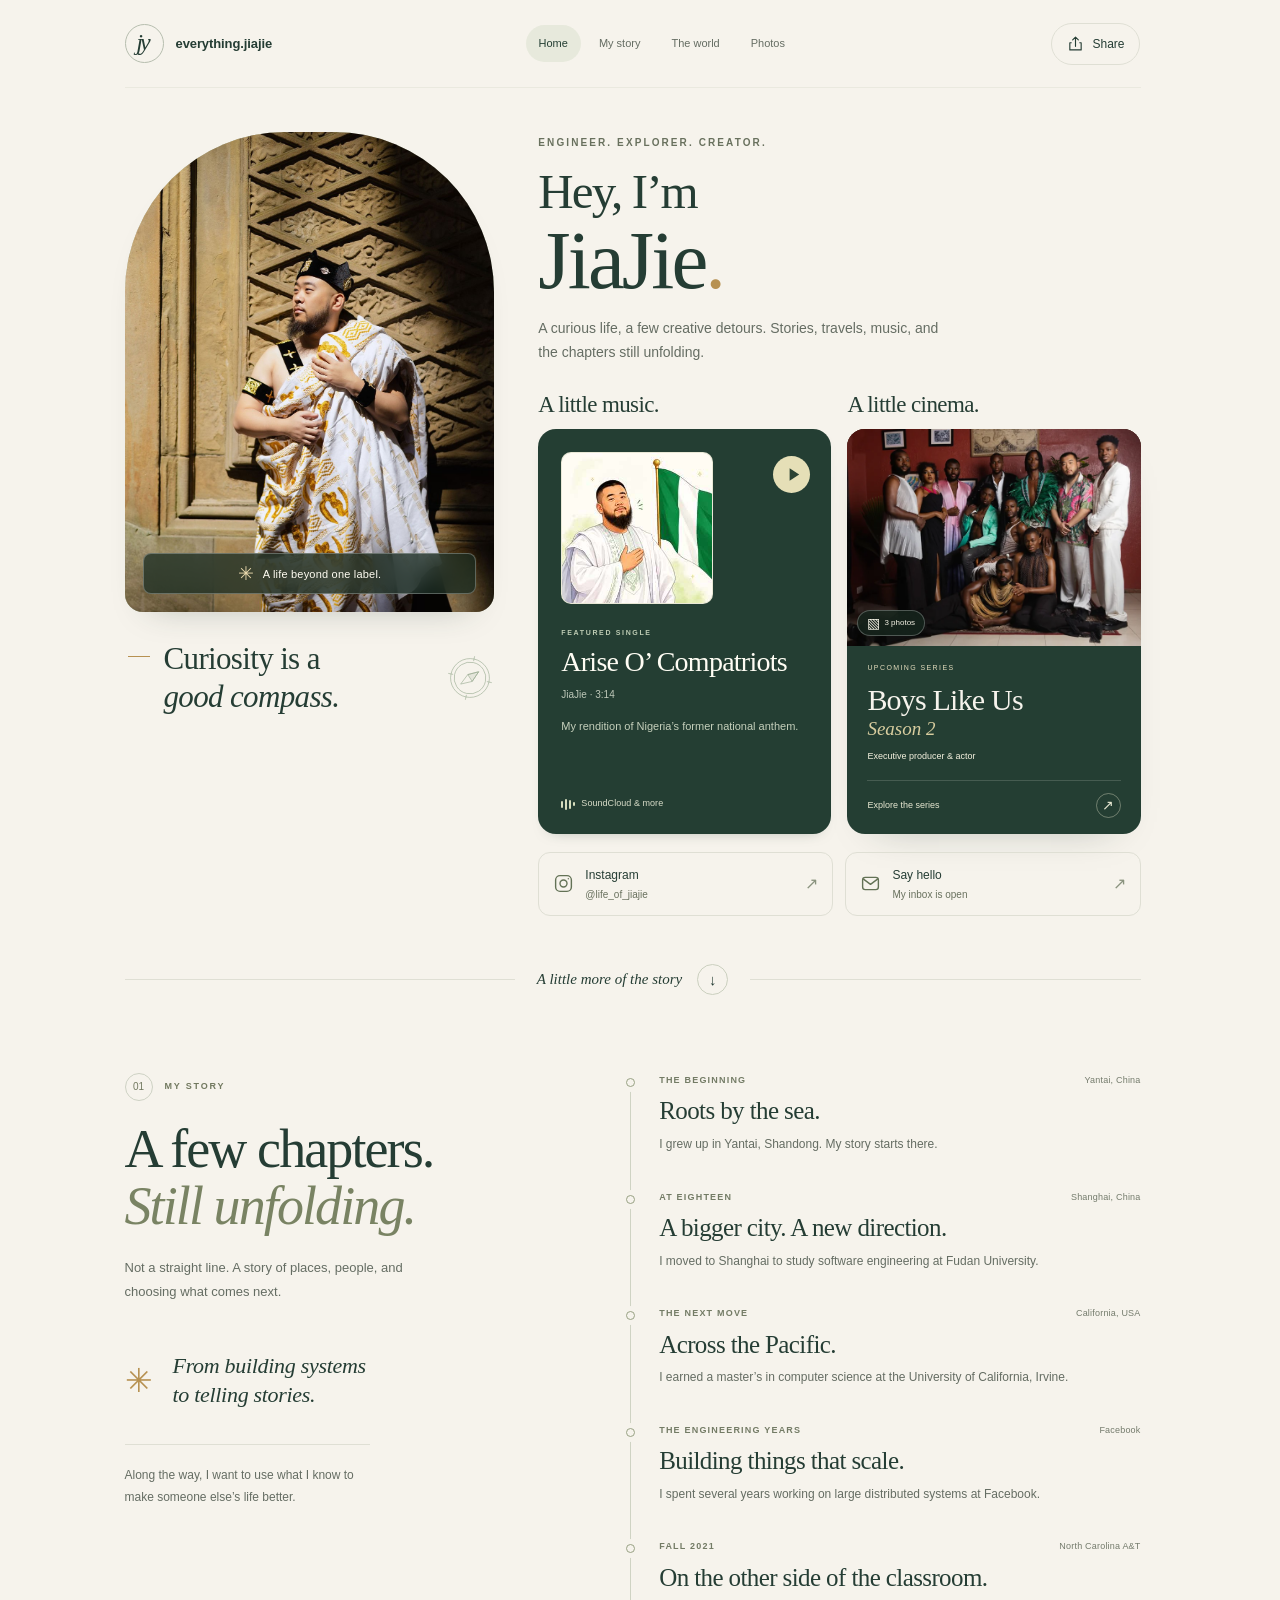
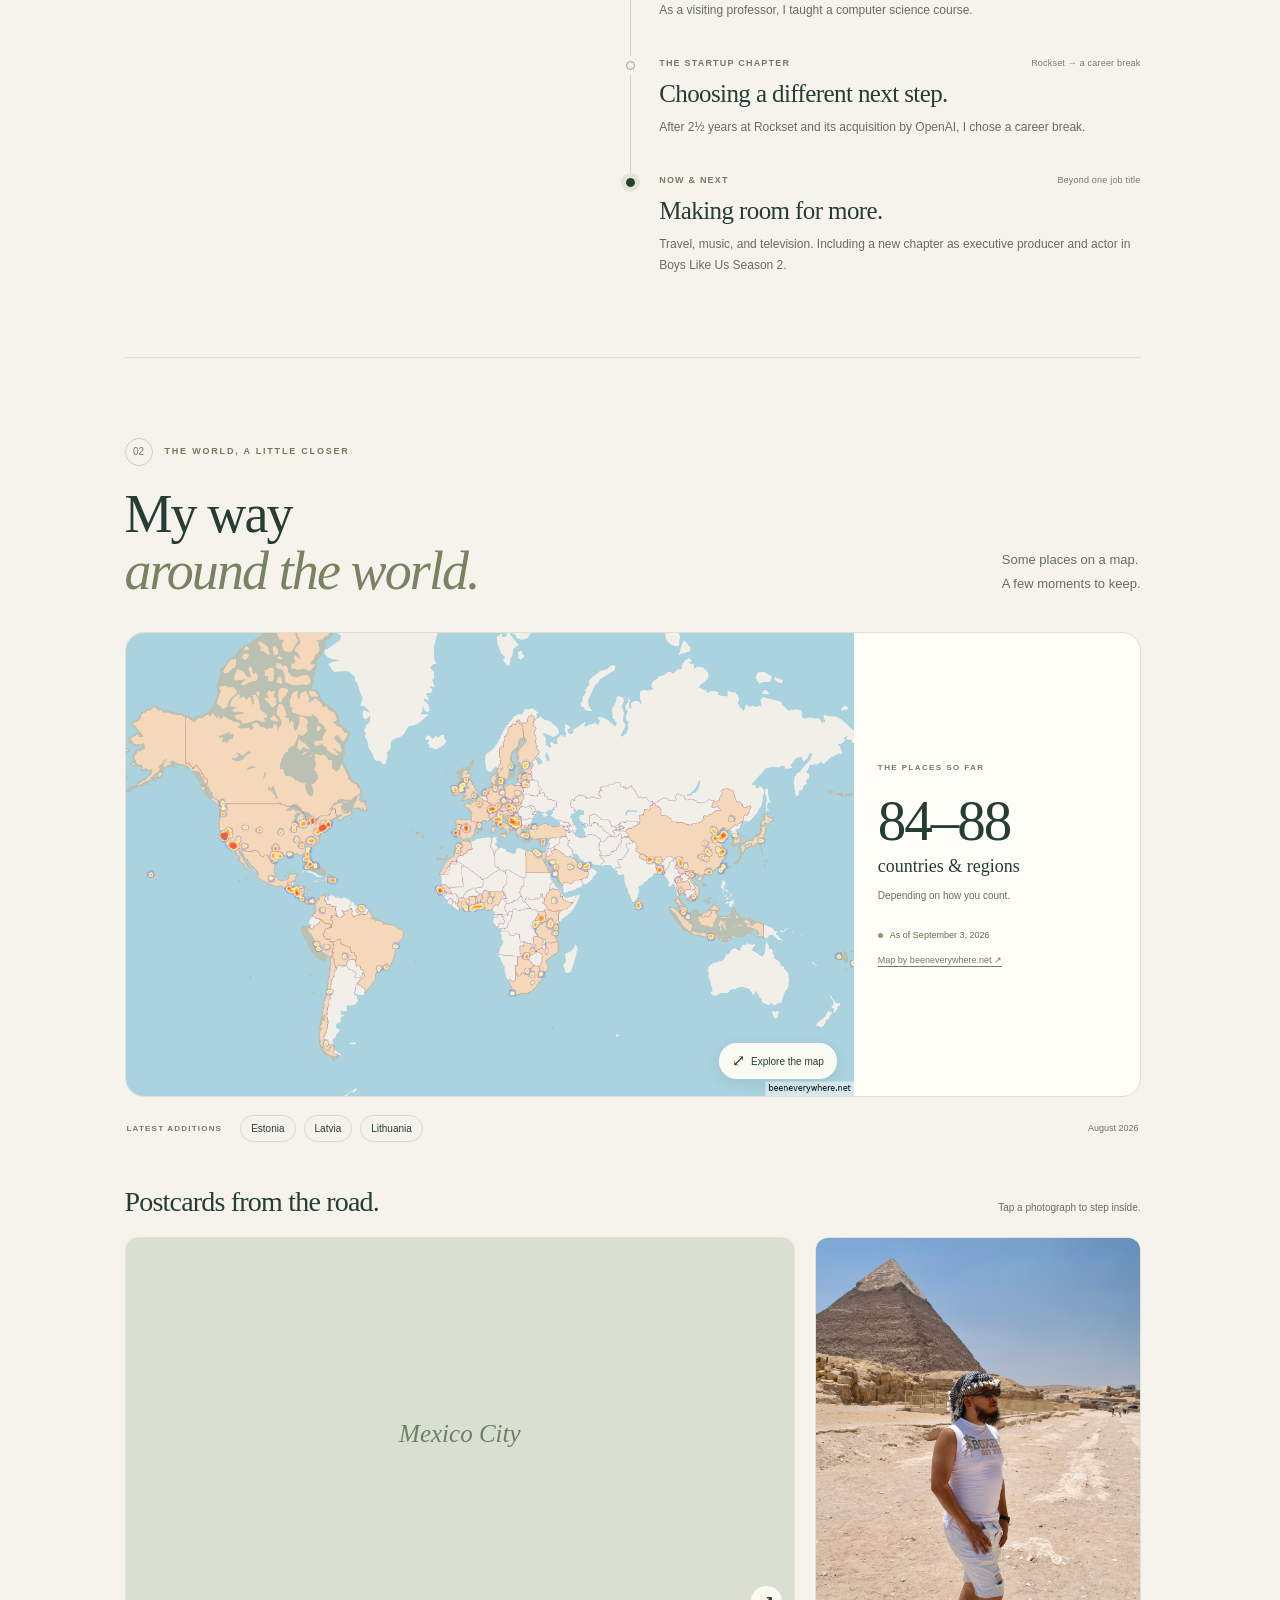
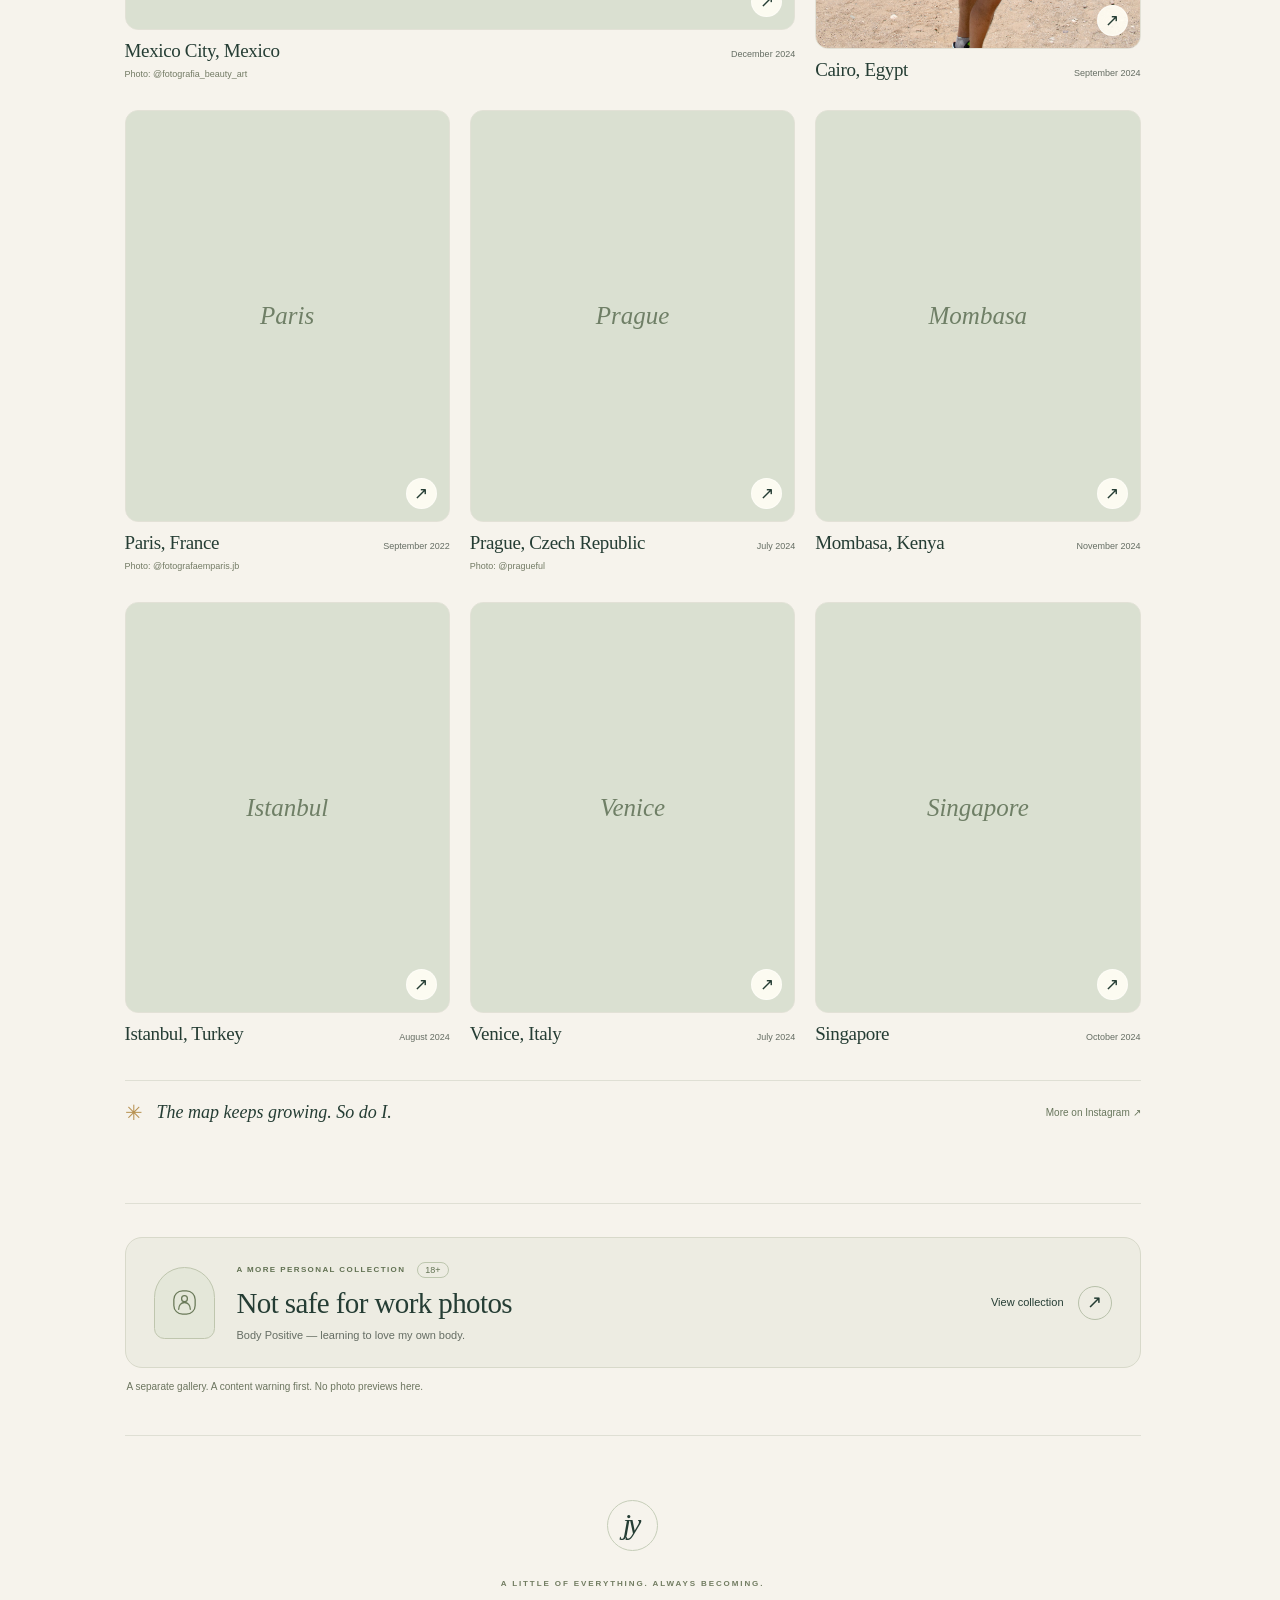
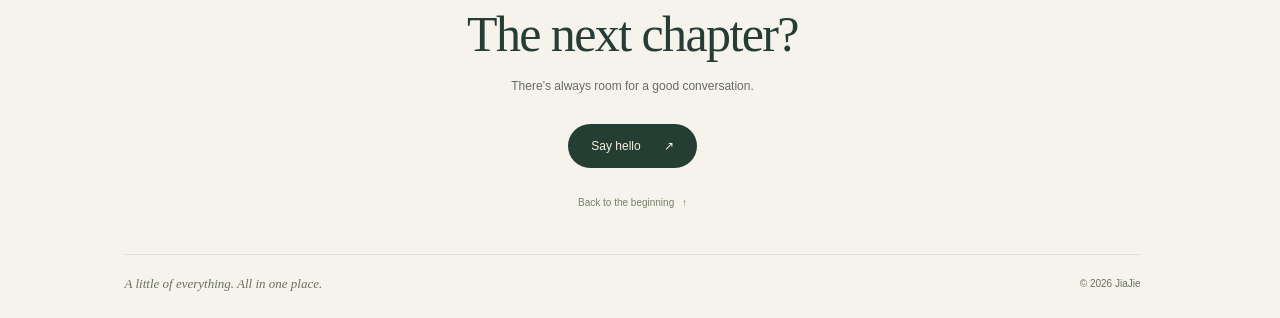
==== index.html @ 2239037b "localize all images" ====
<!DOCTYPE html>

<html lang="en">
<head>
<meta charset="utf-8"/>
<meta content="width=device-width, initial-scale=1, viewport-fit=cover" name="viewport"/>
<meta content="#f6f3ec" name="theme-color"/>
<meta content="A little of everything, all in one place. Discover JiaJie’s stories, travels, projects, and music." name="description"/>
<meta content="website" property="og:type"/>
<meta content="JiaJie — A life beyond one label" property="og:title"/>
<meta content="Stories, travels, creative detours, and a little music. Come on in." property="og:description"/>
<meta content="assets/profile/portrait.jpg" property="og:image"/>
<meta content="summary" name="twitter:card"/>
<title>JiaJie — A life beyond one label</title>
<link href="assets/favicon.svg" rel="icon" type="image/svg+xml"/>
<link href="styles.css" rel="stylesheet"/>
<link href="scroll.css" rel="stylesheet"/>
<script defer="" src="site-config.js"></script>
<script defer="" src="app.js"></script>
<link href="revision.css" rel="stylesheet"/><script defer="" src="consent.js"></script></head>
<body>
<a class="skip-link" href="#main">Skip to content</a>
<div aria-hidden="true" class="reading-progress"><span id="reading-progress"></span></div>
<div class="page-shell">
<header class="masthead">
<a aria-label="JiaJie home" class="wordmark" href="#home">
<span aria-hidden="true" class="monogram">jy</span>
<span id="profile-handle">everything.jiajie</span>
</a>
<nav aria-label="Explore the page" class="chapter-nav"><a aria-current="location" class="is-active" href="#home">Home</a><a href="#story">My story</a><a href="#world">The world</a><a href="#body-positive">Photos</a></nav>
<button aria-label="Share this page" class="share-button" hidden="" id="share-page" type="button">
<svg aria-hidden="true" class="icon" fill="none" stroke="currentColor" stroke-linecap="round" stroke-linejoin="round" stroke-width="1.6" viewbox="0 0 24 24"><path d="M12 16V3m-4 4 4-4 4 4M6 11H4v10h16V11h-2"></path></svg>
<span>Share</span>
</button>
</header>
<main id="main">
<section aria-label="Welcome" class="main-grid home-chapter" id="home">
<aside aria-label="A little about JiaJie" class="portrait-column">
<figure class="portrait-figure">
<div class="portrait-frame image-frame">
<div aria-hidden="true" class="portrait-placeholder image-placeholder"><span>JY</span></div>
<img alt="JiaJie in a white and gold wrap, standing beside a stone column." class="portrait" decoding="async" fetchpriority="high" height="400" id="portrait" src="assets/profile/portrait.jpg" width="400"/>
<div aria-hidden="true" class="portrait-photo-label"><span class="little-star">✳</span> A life beyond one label.</div>
</div>
<figcaption class="portrait-caption">
<span aria-hidden="true" class="caption-dash"></span>
<p>Curiosity is a<br/><em>good compass.</em></p>
<svg aria-hidden="true" class="compass" fill="none" viewbox="0 0 64 64"><circle cx="32" cy="32" r="27"></circle><circle cx="32" cy="32" r="22"></circle><path d="M42 21 36 36 21 43 28 28Z"></path><path class="compass-fill" d="m42 21-14 7 8 8Z"></path><path d="M32 1v7M32 56v7M1 32h7M56 32h7"></path></svg>
</figcaption>
</figure>
</aside>
<div class="content-column">
<section aria-labelledby="page-title" class="intro">
<p class="eyebrow" id="profile-roles">Engineer. Explorer. Creator.</p>
<h1 id="page-title"><span class="greeting">Hey, I’m </span><span class="name"><span id="profile-name">JiaJie</span><span class="name-dot">.</span></span></h1>
<p class="bio" id="profile-bio">A curious life, a few creative detours. Stories, travels, music, and the chapters still unfolding.</p>
</section><div class="featured-pair" id="featured"><section aria-labelledby="music-heading" class="music-section" id="music">
<div class="section-heading">
<h2 id="music-heading">A little music.</h2>
</div>
<div class="song-list" id="song-list"></div>
<noscript><a class="no-js-music" href="https://w.soundcloud.com/player/?url=https%3A%2F%2Fapi.soundcloud.com%2Ftracks%2F2333675186&amp;visual=true" rel="noopener noreferrer" target="_blank">Listen to Arise O’ Compatriots on SoundCloud ↗</a><p class="noscript-note">Enable JavaScript for the on-page player and additional music platforms.</p></noscript>
</section><section aria-labelledby="screen-title" class="screen-feature" id="screen"><div class="section-heading"><h2 id="screen-title">A little cinema.</h2></div>
<a aria-controls="gallery-dialog" aria-haspopup="dialog" aria-label="Explore Boys Like Us Season 2: project details and three photographs" class="project-card project-card-featured" href="assets/movie/blu-cast.webp" id="project-card" rel="noopener noreferrer" target="_blank">
<span class="project-photo-wrap"><img alt="Principal cast portrait for Boys Like Us Season 2." decoding="async" height="1056" id="project-cover" loading="eager" src="assets/movie/blu-cast-small.webp" width="1429"/><span class="project-photo-tag"><span aria-hidden="true" class="gallery-mini-icon">▧</span> <span id="project-photo-count">3 photos</span></span></span>
<span class="project-card-copy"><span class="project-format"><span class="upcoming-pill" id="project-status">Upcoming series</span></span><span class="project-card-title" id="project-card-title">Boys Like Us</span><span class="project-season" id="project-season">Season 2</span><span class="project-role" id="project-role">Executive producer &amp; actor</span><span class="project-discover"><span>Explore the series</span><span aria-hidden="true" class="project-arrow">↗</span></span></span>
</a>
</section></div>
<nav aria-label="Connect with JiaJie" class="social-links">
<a aria-label="JiaJie on Instagram (opens in a new tab)" class="social-card" href="https://www.instagram.com/life_of_jiajie/" id="instagram-link" rel="noopener noreferrer" target="_blank">
<svg aria-hidden="true" class="icon" fill="none" stroke="currentColor" stroke-width="1.6" viewbox="0 0 24 24"><rect height="18" rx="5" width="18" x="3" y="3"></rect><circle cx="12" cy="12" r="4"></circle><circle cx="17.5" cy="6.5" fill="currentColor" r=".8" stroke="none"></circle></svg>
<span><strong>Instagram</strong><small id="instagram-handle">@life_of_jiajie</small></span>
<span aria-hidden="true" class="small-arrow">↗</span>
</a>
<a class="social-card" href="mailto:hi@geniusye.com" id="email-link">
<svg aria-hidden="true" class="icon" fill="none" stroke="currentColor" stroke-linecap="round" stroke-linejoin="round" stroke-width="1.6" viewbox="0 0 24 24"><rect height="14" rx="3" width="18" x="3" y="5"></rect><path d="m4 7 8 6 8-6"></path></svg>
<span><strong>Say hello</strong><small>My inbox is open</small></span>
<span aria-hidden="true" class="small-arrow">↗</span>
</a>
</nav>
</div>
</section>
<div class="keep-going"><span class="keep-going-line"></span><a href="#story"><span>A little more of the story</span><span aria-hidden="true" class="down-circle">↓</span></a><span class="keep-going-line"></span></div>
<section aria-labelledby="story-title" class="chapter story-chapter" id="story">
<div class="chapter-intro sticky-intro">
<p class="eyebrow chapter-number"><span>01</span> My story</p>
<h2 class="chapter-title" id="story-title">A few chapters.<br/><em>Still unfolding.</em></h2>
<p class="chapter-description">Not a straight line. A story of places, people, and choosing what comes next.</p>
<div class="story-note"><span aria-hidden="true" class="note-star">✳</span><p>From building systems<br/>to telling stories.</p></div>
<p class="giving-back">Along the way, I want to use what I know to make someone else’s life better.</p>
</div>
<ol class="timeline" id="story-timeline"><li class="timeline-item"><span aria-hidden="true" class="timeline-dot"></span><div class="timeline-meta"><span>The beginning</span><span>Yantai, China</span></div><h3>Roots by the sea.</h3><p>I grew up in Yantai, Shandong. My story starts there.</p></li><li class="timeline-item"><span aria-hidden="true" class="timeline-dot"></span><div class="timeline-meta"><span>At eighteen</span><span>Shanghai, China</span></div><h3>A bigger city. A new direction.</h3><p>I moved to Shanghai to study software engineering at Fudan University.</p></li><li class="timeline-item"><span aria-hidden="true" class="timeline-dot"></span><div class="timeline-meta"><span>The next move</span><span>California, USA</span></div><h3>Across the Pacific.</h3><p>I earned a master’s in computer science at the University of California, Irvine.</p></li><li class="timeline-item"><span aria-hidden="true" class="timeline-dot"></span><div class="timeline-meta"><span>The engineering years</span><span>Facebook</span></div><h3>Building things that scale.</h3><p>I spent several years working on large distributed systems at Facebook.</p></li><li class="timeline-item"><span aria-hidden="true" class="timeline-dot"></span><div class="timeline-meta"><span>Fall 2021</span><span>North Carolina A&amp;T</span></div><h3>On the other side of the classroom.</h3><p>As a visiting professor, I taught a computer science course.</p></li><li class="timeline-item"><span aria-hidden="true" class="timeline-dot"></span><div class="timeline-meta"><span>The startup chapter</span><span>Rockset → a career break</span></div><h3>Choosing a different next step.</h3><p>After 2½ years at Rockset and its acquisition by OpenAI, I chose a career break.</p></li><li class="timeline-item"><span aria-hidden="true" class="timeline-dot"></span><div class="timeline-meta"><span>Now &amp; next</span><span>Beyond one job title</span></div><h3>Making room for more.</h3><p>Travel, music, and television. Including a new chapter as executive producer and actor in Boys Like Us Season 2.</p></li></ol>
</section>
<section aria-labelledby="world-title" class="chapter world-chapter" id="world">
<div class="chapter-topline"><div><p class="eyebrow chapter-number"><span>02</span> The world, a little closer</p><h2 class="chapter-title" id="world-title">My way<br/><em>around the world.</em></h2></div><p class="chapter-description">Some places on a map.<br/>A few moments to keep.</p></div>
<div class="world-map-card">
<div class="world-map-visual"><a aria-haspopup="dialog" aria-label="Expand my travel map" class="map-link" href="assets/postcards/travel-map.png" id="open-map" rel="noopener noreferrer" target="_blank"><span aria-hidden="true" class="map-fallback">A world of possibilities.</span><img alt="My travel map, showing visited places around the world." decoding="async" height="636" id="travel-map" loading="lazy" src="assets/postcards/travel-map.png" width="1000"/><span class="expand-map"><span aria-hidden="true">⤢</span> Explore the map</span></a></div>
<div class="world-map-copy"><p class="eyebrow">The places so far</p><p class="world-count" id="travel-count">84–88</p><p class="world-unit" id="travel-unit">countries &amp; regions</p><p class="world-qualifier" id="travel-qualifier">Depending on how you count.</p><div class="world-date"><span aria-hidden="true" class="room-dot"></span><span id="travel-date">As of September 3, 2026</span></div><p class="map-credit"><a href="https://beeneverywhere.net/" id="map-credit-link" rel="noopener noreferrer" target="_blank">Map by beeneverywhere.net ↗</a></p></div>
</div>
<div class="latest-stops"><span class="eyebrow">Latest additions</span><div id="latest-stops-list"><span>Estonia</span><span>Latvia</span><span>Lithuania</span></div><span class="stops-date" id="latest-stops-date">August 2026</span></div>
<div class="postcards-heading"><h3>Postcards from the road.</h3><span>Tap a photograph to step inside.</span></div>
<div class="postcards-grid" id="travel-photos"><figure class="postcard postcard-wide"><a class="postcard-open" href="assets/postcards/mexico-city.jpg" rel="noopener noreferrer" target="_blank"><span class="postcard-image image-frame"><span aria-hidden="true" class="image-placeholder">Mexico City</span><img alt="Travel portrait in Mexico City, with the Palacio de Bellas Artes in the background." decoding="async" height="667" loading="lazy" src="assets/postcards/mexico-city.jpg" width="1000"/><span aria-hidden="true" class="photo-expand">↗</span></span><span class="postcard-caption"><strong>Mexico City, Mexico</strong><span>December 2024</span></span></a><figcaption class="photo-credit">Photo: <a href="https://www.instagram.com/fotografia_beauty_art/" rel="noopener noreferrer" target="_blank">@fotografia_beauty_art</a></figcaption></figure><figure class="postcard"><a class="postcard-open" href="assets/postcards/cairo.jpg" rel="noopener noreferrer" target="_blank"><span class="postcard-image image-frame"><span aria-hidden="true" class="image-placeholder">Cairo</span><img alt="Travel photograph near a pyramid in Egypt." decoding="async" height="1000" loading="lazy" src="assets/postcards/cairo.jpg" width="667"/><span aria-hidden="true" class="photo-expand">↗</span></span><span class="postcard-caption"><strong>Cairo, Egypt</strong><span>September 2024</span></span></a></figure><figure class="postcard"><a class="postcard-open" href="assets/postcards/paris.jpg" rel="noopener noreferrer" target="_blank"><span class="postcard-image image-frame"><span aria-hidden="true" class="image-placeholder">Paris</span><img alt="Travel portrait beside the Louvre pyramid in Paris." decoding="async" height="1000" loading="lazy" src="assets/postcards/paris.jpg" width="800"/><span aria-hidden="true" class="photo-expand">↗</span></span><span class="postcard-caption"><strong>Paris, France</strong><span>September 2022</span></span></a><figcaption class="photo-credit">Photo: <a href="https://www.instagram.com/fotografaemparis.jb/" rel="noopener noreferrer" target="_blank">@fotografaemparis.jb</a></figcaption></figure><figure class="postcard"><a class="postcard-open" href="assets/postcards/prague.jpg" rel="noopener noreferrer" target="_blank"><span class="postcard-image image-frame"><span aria-hidden="true" class="image-placeholder">Prague</span><img alt="Travel portrait on a cobbled street in Prague." decoding="async" height="1000" loading="lazy" src="assets/postcards/prague.jpg" width="667"/><span aria-hidden="true" class="photo-expand">↗</span></span><span class="postcard-caption"><strong>Prague, Czech Republic</strong><span>July 2024</span></span></a><figcaption class="photo-credit">Photo: <a href="https://www.instagram.com/pragueful/" rel="noopener noreferrer" target="_blank">@pragueful</a></figcaption></figure><figure class="postcard"><a class="postcard-open" href="assets/postcards/mombasa.jpg" rel="noopener noreferrer" target="_blank"><span class="postcard-image image-frame"><span aria-hidden="true" class="image-placeholder">Mombasa</span><img alt="Travel photograph on a sunny street in Mombasa." decoding="async" height="1000" loading="lazy" src="assets/postcards/mombasa.jpg" width="753"/><span aria-hidden="true" class="photo-expand">↗</span></span><span class="postcard-caption"><strong>Mombasa, Kenya</strong><span>November 2024</span></span></a></figure><figure class="postcard"><a class="postcard-open" href="assets/postcards/istanbul.jpg" rel="noopener noreferrer" target="_blank"><span class="postcard-image image-frame"><span aria-hidden="true" class="image-placeholder">Istanbul</span><img alt="Travel portrait by the waterfront in Istanbul." decoding="async" height="1000" loading="lazy" src="assets/postcards/istanbul.jpg" width="667"/><span aria-hidden="true" class="photo-expand">↗</span></span><span class="postcard-caption"><strong>Istanbul, Turkey</strong><span>August 2024</span></span></a></figure><figure class="postcard"><a class="postcard-open" href="assets/postcards/venice.jpg" rel="noopener noreferrer" target="_blank"><span class="postcard-image image-frame"><span aria-hidden="true" class="image-placeholder">Venice</span><img alt="Travel portrait beside a canal and bridge in Venice." decoding="async" height="1000" loading="lazy" src="assets/postcards/venice.jpg" width="667"/><span aria-hidden="true" class="photo-expand">↗</span></span><span class="postcard-caption"><strong>Venice, Italy</strong><span>July 2024</span></span></a></figure><figure class="postcard"><a class="postcard-open" href="assets/postcards/singapore.jpg" rel="noopener noreferrer" target="_blank"><span class="postcard-image image-frame"><span aria-hidden="true" class="image-placeholder">Singapore</span><img alt="Travel portrait beneath the Supertrees in Singapore." decoding="async" height="1000" loading="lazy" src="assets/postcards/singapore.jpg" width="667"/><span aria-hidden="true" class="photo-expand">↗</span></span><span class="postcard-caption"><strong>Singapore</strong><span>October 2024</span></span></a></figure></div>
<div class="travel-sentinel" hidden="" id="travel-sentinel"><button class="quiet-button" id="load-more-photos" type="button">A few more places <span aria-hidden="true">↓</span></button><span aria-live="polite" class="sr-only" id="travel-load-status" role="status"></span></div>
<div class="travel-endnote"><span aria-hidden="true" class="note-star">✳</span><p>The map keeps growing. So do I.</p><a href="https://www.instagram.com/life_of_jiajie/" id="travel-instagram" rel="noopener noreferrer" target="_blank">More on Instagram <span aria-hidden="true">↗</span></a></div>
</section>
<section aria-labelledby="body-entry-title" class="body-positive-entry" id="body-positive">
<a aria-controls="body-consent-dialog" aria-haspopup="dialog" aria-label="Not safe for work photos — open content warning before entering the Body Positive gallery" class="body-entry-card" href="bodypositive.html" id="body-positive-link">
<span aria-hidden="true" class="body-entry-symbol"><svg fill="none" stroke="currentColor" stroke-linecap="round" stroke-linejoin="round" stroke-width="1.3" viewbox="0 0 32 32"><rect height="24" rx="9" width="22" x="5" y="4"></rect><circle cx="16" cy="12" r="3"></circle><path d="M10 23c0-4 2.5-7 6-7s6 3 6 7"></path></svg></span>
<span class="body-entry-copy"><span class="eyebrow">A more personal collection <span class="age-pill">18+</span></span><h2 id="body-entry-title">Not safe for work photos</h2><span class="body-entry-description">Body Positive — learning to love my own body.</span></span>
<span class="body-entry-action">View collection <span aria-hidden="true">↗</span></span>
</a>
<p class="body-entry-note">A separate gallery. A content warning first. No photo previews here.</p>
</section><section aria-labelledby="closing-title" class="closing-chapter" id="hello"><span aria-hidden="true" class="closing-mark">jy</span><p class="eyebrow">A little of everything. Always becoming.</p><h2 id="closing-title">The next chapter?</h2><p id="closing-subtitle">There’s always room for a good conversation.</p><a class="hello-button" href="mailto:hi@geniusye.com" id="closing-email">Say hello <span aria-hidden="true">↗</span></a><a class="back-top" href="#home">Back to the beginning <span aria-hidden="true">↑</span></a></section>
</main>
<footer class="footer"><span>A little of everything. All in one place.</span><span>© <span id="year">2026</span> <span id="footer-name">JiaJie</span></span></footer>
</div>
<dialog aria-describedby="dialog-description" aria-labelledby="dialog-title" class="music-dialog" id="music-dialog">
<div class="dialog-toolbar">
<span class="eyebrow"><span aria-hidden="true" class="room-dot"></span>The listening room</span>
<button aria-label="Close music player" autofocus="" class="icon-button close-button" id="close-dialog" type="button">
<svg aria-hidden="true" class="icon" fill="none" stroke="currentColor" stroke-linecap="round" stroke-width="1.7" viewbox="0 0 24 24"><path d="m6 6 12 12M18 6 6 18"></path></svg>
</button>
</div>
<div class="dialog-content">
<div class="release-header">
<div class="release-art image-frame"><div aria-hidden="true" class="image-placeholder">♫</div><img alt="" height="100" id="dialog-artwork" width="100"/></div>
<div class="release-title"><p class="eyebrow" id="dialog-eyebrow">Featured single</p><h2 id="dialog-title">Arise O’ Compatriots</h2><p id="dialog-byline">JiaJie · 2026 · 3:14</p></div>
</div>
<p class="release-description" id="dialog-description">My rendition of Nigeria’s former national anthem.</p>
<div class="player-heading"><span class="eyebrow">Listen right here</span><span class="player-provider"><svg aria-hidden="true" viewbox="0 0 28 16"><path d="M2 8v5M5 5v8M8 3v10"></path><path d="M11 13V5.5a5 5 0 0 1 9.7-1.7A4.7 4.7 0 1 1 22 13Z"></path></svg>SoundCloud</span></div>
<div class="soundcloud-slot" id="soundcloud-slot"></div>
<p class="player-fallback">Player not loading? <a id="soundcloud-external" rel="noopener noreferrer" target="_blank">Open SoundCloud <span aria-hidden="true">↗</span></a></p>
<div class="platform-heading"><h3>Or listen your way</h3><button aria-label="Copy a link to this song" class="copy-song" id="copy-song" type="button"><svg aria-hidden="true" class="icon" fill="none" stroke="currentColor" stroke-linecap="round" stroke-linejoin="round" stroke-width="1.6" viewbox="0 0 24 24"><rect height="12" rx="2" width="12" x="8" y="8"></rect><path d="M15 8V4H4v11h4"></path></svg><span>Copy link</span></button></div>
<div class="platform-grid" id="platform-links"></div>
<p class="search-notice" hidden="" id="search-notice"><span aria-hidden="true">⌕</span> Buttons marked “Search” open search results, not a verified release page.</p>
<p class="embed-note">The player connects to SoundCloud only when you open this dialog. Press play to start; closing the dialog stops playback.</p>
</div>
</dialog>
<dialog aria-describedby="share-description" aria-labelledby="share-title" class="share-dialog" id="share-dialog">
<div class="share-dialog-content"><h2 id="share-title">Here’s the link.</h2><p id="share-description">Copy this link to share the page.</p><input aria-label="Link to copy" id="share-url" readonly="" type="url"/><button id="close-share" type="button">Done</button></div>
</dialog>
<dialog aria-labelledby="gallery-title" class="gallery-dialog" id="gallery-dialog">
<div class="dialog-toolbar"><span class="eyebrow"><span aria-hidden="true" class="room-dot"></span><span id="gallery-eyebrow">The photo journal</span></span><button aria-label="Close photo gallery" autofocus="" class="icon-button" id="close-gallery" type="button"><svg aria-hidden="true" class="icon" fill="none" stroke="currentColor" stroke-linecap="round" stroke-width="1.7" viewbox="0 0 24 24"><path d="m6 6 12 12M18 6 6 18"></path></svg></button></div>
<div class="gallery-body">
<div class="gallery-heading"><div><h2 id="gallery-title">Postcards from the road</h2><p id="gallery-subtitle"></p></div><span aria-live="polite" class="gallery-count" id="gallery-count"></span></div>
<figure class="gallery-figure"><div class="gallery-stage" id="gallery-stage"><img alt="" id="gallery-image"/><p hidden="" id="gallery-image-error">This photo couldn’t load. Try opening the original below.</p></div><figcaption class="gallery-caption"><div><strong id="gallery-photo-title"></strong><p id="gallery-photo-caption"></p><a hidden="" id="gallery-credit" rel="noopener noreferrer" target="_blank"></a></div><div class="gallery-controls"><button aria-label="Previous photograph" class="icon-button" id="gallery-prev" type="button">←</button><button aria-label="Next photograph" class="icon-button" id="gallery-next" type="button">→</button></div></figcaption></figure>
<div aria-label="Choose a photograph" class="gallery-thumbnails" hidden="" id="gallery-thumbnails"></div>
<div class="gallery-image-actions"><a id="gallery-original" rel="noopener noreferrer" target="_blank">Open full-size photograph <span aria-hidden="true">↗</span></a><span id="gallery-key-hint">Use the arrows or swipe to explore.</span></div>
<section aria-labelledby="project-details-title" class="project-details" hidden="" id="project-details"><div class="project-details-intro"><div><p class="eyebrow">The story</p><h3 id="project-details-title">Boys Like Us · Season 2</h3></div><span class="detail-status" id="detail-status">Upcoming</span></div><p id="project-description"></p><p id="project-personal-note"></p><dl class="project-facts"><div><dt>My role</dt><dd id="detail-role"></dd></div><div><dt>Format</dt><dd id="detail-format"></dd></div><div><dt>Release</dt><dd id="detail-release"></dd></div></dl><div class="project-destinations" id="project-destinations"><a class="hello-button" id="project-updates" rel="noopener noreferrer" target="_blank">Updates on my Instagram <span aria-hidden="true">↗</span></a><a class="quiet-button" hidden="" id="project-trailer" rel="noopener noreferrer" target="_blank">Watch the trailer ↗</a><a class="quiet-button" hidden="" id="project-watch" rel="noopener noreferrer" target="_blank">Watch the series ↗</a><button class="copy-song" id="copy-project" type="button">Copy project link ↗</button></div></section>
</div>
</dialog>
<div aria-atomic="true" aria-live="polite" class="toast" id="toast" role="status"></div>
<template id="song-card-template">
<button aria-controls="music-dialog" aria-haspopup="dialog" class="music-card" type="button">
<span class="song-art image-frame"><span aria-hidden="true" class="image-placeholder">♫</span><img alt="" class="song-artwork" decoding="async" height="88" width="88"/></span>
<span class="song-copy"><span class="eyebrow song-eyebrow"></span><span class="song-title"></span><span class="song-meta"></span><span class="song-card-description"></span><span class="song-platforms"><span aria-hidden="true" class="mini-wave"><i></i><i></i><i></i><i></i></span>SoundCloud &amp; more</span></span>
<span aria-hidden="true" class="play-button"><svg fill="currentColor" viewbox="0 0 24 24"><path d="M9 5.5v13L19 12Z"></path></svg></span>
</button>
</template>
<dialog aria-describedby="consent-description consent-privacy" aria-labelledby="consent-title" class="consent-dialog" id="body-consent-dialog">
<div class="consent-toolbar"><span class="eyebrow">Before you step inside</span><button aria-label="Cancel and close content warning" class="icon-button" id="consent-close" type="button"><svg aria-hidden="true" class="icon" fill="none" stroke="currentColor" stroke-linecap="round" stroke-width="1.7" viewbox="0 0 24 24"><path d="m6 6 12 12M18 6 6 18"></path></svg></button></div>
<div class="consent-content"><span aria-hidden="true" class="consent-mark">18+</span><p class="eyebrow">Body Positive</p><h2 id="consent-title">A little more<br/><em>of me.</em></h2><p id="consent-description">This photography collection contains artistic nudity and is <strong>not safe for work</strong>. Please continue only if you are 18 or older and comfortable viewing it.</p><p id="consent-privacy">The gallery opens on a separate page. No photographs load until you choose to continue.</p><div class="consent-actions"><button autofocus="" class="quiet-button" id="consent-cancel" type="button">Stay here</button><button class="hello-button" id="consent-approve" type="button">I’m 18+ — enter gallery <span aria-hidden="true">→</span></button></div></div>
</dialog></body>
</html>
---- styles.css ----
/* A warm, editorial link-in-bio. System fonts only; no font downloads. */
:root {
  color-scheme: light;
  --paper: #f6f3ec;
  --card: #fffdf8;
  --ink: #253d34;
  --muted: #656d63;
  --line: #dfdfd4;
  --gold: #b79151;
  --forest: #243e33;
  --radius: 18px;
  --sans: -apple-system, BlinkMacSystemFont, "Segoe UI", Helvetica, Arial, sans-serif;
  --serif: "Iowan Old Style", "Palatino Linotype", "Book Antiqua", Palatino, Georgia, serif;
}
*, *::before, *::after { box-sizing: border-box; }
html { min-width: 280px; scrollbar-gutter: stable; }
body { margin: 0; background: var(--paper); color: var(--ink); font-family: var(--sans); font-size: 15px; line-height: 1.5; -webkit-font-smoothing: antialiased; }
body.modal-open { position: fixed; top: var(--scroll-offset); width: 100%; overflow: hidden; }
button, input { font: inherit; }
button, a { -webkit-tap-highlight-color: transparent; }
a { color: inherit; text-decoration: none; }
button { color: inherit; cursor: pointer; }
button:disabled { cursor: default; }
button, input, a { touch-action: manipulation; }
button:focus-visible, a:focus-visible, input:focus-visible { outline: 3px solid var(--gold); outline-offset: 5px; }
img, svg { display: block; }
img { max-width: 100%; }
button { border: 0; }
[hidden] { display: none !important; }
::selection { background: #dfd7c3; color: var(--ink); }
.icon { width: 22px; height: 22px; flex-shrink: 0; }
.skip-link { position: fixed; top: 12px; left: 12px; z-index: 30; padding: 12px 20px; border-radius: 8px; background: var(--forest); color: white; transform: translateY(-150%); }
.skip-link:focus { transform: translateY(0); }
.page-shell { width: min(1112px, 100%); margin-inline: auto; padding: 32px 48px 0; }
.masthead { display: flex; align-items: center; justify-content: space-between; gap: 16px; margin-bottom: 43px; }
.wordmark { display: inline-flex; align-items: center; gap: 12px; font-size: 13px; letter-spacing: -.1px; font-weight: 600; }
.monogram { display: grid; place-items: center; width: 39px; height: 39px; border: 1px solid #b6bdae; border-radius: 50%; font: italic 24px var(--serif); letter-spacing: -3px; padding: 0 4px 3px 0; }
.share-button { display: inline-flex; align-items: center; justify-content: center; gap: 8px; min-height: 42px; padding: 9px 15px; border: 1px solid var(--line); border-radius: 30px; font-size: 12px; font-weight: 500; background: transparent; transition: background .2s, border-color .2s; }
.share-button .icon { width: 17px; height: 17px; }
.share-button:hover { background: var(--card); border-color: #b6bdae; }
.main-grid { display: grid; grid-template-columns: minmax(0, .83fr) minmax(0, 1.1fr); gap: clamp(36px, 6vw, 80px); align-items: start; }
.portrait-figure { margin: 0; }
.portrait-frame { aspect-ratio: .84; border-radius: 160px 160px 18px 18px; background: #c4c8b9; box-shadow: 0 18px 36px -26px #243e3360; }
.image-frame { position: relative; overflow: hidden; isolation: isolate; }
.image-placeholder { display: grid; place-items: center; position: absolute; inset: 0; z-index: -1; color: #a5b09a; background: #dae0d1; font: 44px var(--serif); }
.portrait-placeholder { background: linear-gradient(145deg, #d4d8c3, #b5c3ae); }
.portrait-placeholder span { font: italic 110px var(--serif); color: #435b4560; }
.portrait { width: 100%; height: 100%; object-fit: cover; object-position: 46% 50%; }
.image-unavailable { visibility: hidden; }
.portrait-photo-label { position: absolute; bottom: 18px; left: 18px; right: 18px; display: flex; justify-content: center; align-items: center; gap: 9px; padding: 10px 8px; border: 1px solid #ffffff45; border-radius: 8px; background: #172b21bd; backdrop-filter: blur(12px); color: #fffdf2; font-size: 11px; letter-spacing: .2px; }
.little-star { color: #e8d8ac; font-size: 19px; line-height: 1; }
.portrait-caption { display: flex; align-items: center; gap: 14px; padding: 28px 1px 0 3px; }
.caption-dash { width: 22px; height: 1px; background: var(--gold); align-self: flex-start; margin-top: 16px; }
.portrait-caption p { margin: 0; font-family: var(--serif); font-size: clamp(24px, 2.5vw, 31px); font-weight: 400; line-height: 1.22; letter-spacing: -.65px; }
.portrait-caption em { font-weight: 400; }
.compass { width: 46px; height: 46px; margin-left: auto; stroke: #9aab92; stroke-width: .8; transform: rotate(12deg); }
.compass-fill { fill: #9aab9233; }
.eyebrow { margin: 0; text-transform: uppercase; letter-spacing: 1.9px; font-size: 10px; line-height: 1.5; font-weight: 600; }
.intro { padding-top: 3px; margin-bottom: 26px; }
.intro > .eyebrow { color: #69715e; margin-bottom: 15px; letter-spacing: 2.1px; }
h1 { margin: 0; font-family: var(--serif); font-weight: 400; line-height: .98; letter-spacing: -2.9px; }
.greeting { display: block; font-size: clamp(35px, 4.3vw, 49px); letter-spacing: -1.9px; line-height: 1.12; }
.name { display: block; font-size: clamp(66px, 6.9vw, 83px); }
.name-dot { color: var(--gold); }
.bio { margin: 16px 0 0; font-size: 14px; line-height: 1.7; max-width: 350px; color: var(--muted); }
.music-section { margin-top: 26px; }
.section-heading { display: flex; justify-content: space-between; gap: 12px; align-items: baseline; margin-bottom: 11px; }
.section-heading h2 { margin: 0; font: 24px/1.2 var(--serif); letter-spacing: -.6px; }
.section-heading > span { color: #69715e; font: italic 12px/1.4 var(--serif); }
.song-list { display: grid; gap: 12px; }
.music-card { position: relative; display: grid; width: 100%; grid-template-columns: 86px minmax(0, 1fr) 43px; gap: 17px; align-items: center; text-align: left; padding: 20px; border-radius: var(--radius); background: var(--forest); color: #fffdf4; box-shadow: 0 7px 16px -13px #263f34a0; transition: transform .2s, box-shadow .2s, background .2s; }
.music-card:hover { transform: translateY(-3px); background: #2b493b; box-shadow: 0 12px 25px -16px #263f34a0; }
.song-art { display: block; aspect-ratio: 1; border: 1px solid #ffffff30; border-radius: 9px; background: #e4e2cc; }
.song-artwork { width: 100%; height: 100%; object-fit: cover; }
.song-copy { display: block; min-width: 0; }
.song-eyebrow { display: block; color: #bdcbb3; font-size: 8px; letter-spacing: 1.65px; margin-bottom: 6px; }
.song-title { display: block; font-family: var(--serif); font-size: 23px; line-height: 1.12; letter-spacing: -.4px; }
.song-meta { display: block; font-size: 11px; color: #bdc7b8; margin-top: 7px; }
.song-platforms { display: flex; align-items: center; gap: 6px; font-size: 9px; color: #d9ddc9; margin-top: 12px; letter-spacing: .05px; }
.mini-wave { display: flex; gap: 2px; height: 11px; align-items: center; }
.mini-wave i { width: 2px; height: 7px; border-radius: 2px; background: #d5ddbd; }
.mini-wave i:nth-child(2) { height: 11px; }
.mini-wave i:nth-child(3) { height: 9px; }
.mini-wave i:nth-child(4) { height: 4px; }
.play-button { width: 43px; height: 43px; display: grid; place-items: center; border-radius: 50%; background: #e5dfb7; color: #2b4333; transition: transform .2s, background .2s; }
.play-button svg { width: 23px; height: 23px; margin-left: 1px; }
.music-card:hover .play-button { transform: scale(1.07); background: #f1e9c5; }
.social-links { display: grid; grid-template-columns: 1fr 1fr; gap: 12px; margin-top: 18px; }
.social-card { display: flex; align-items: center; gap: 11px; border: 1px solid var(--line); border-radius: 12px; padding: 13px 14px; min-width: 0; transition: border-color .2s, background .2s; }
.social-card:hover { border-color: #b5c1ab; background: var(--card); }
.social-card .icon { width: 21px; height: 21px; color: #637256; }
.social-card > span:not(.small-arrow) { min-width: 0; }
.social-card strong { display: block; font-size: 12px; font-weight: 500; }
.social-card small { display: block; margin-top: 3px; font-size: 10px; color: #69715e; overflow-wrap: anywhere; }
.small-arrow { margin-left: auto; color: #8a937e; font-size: 16px; }
.footer { display: flex; justify-content: space-between; align-items: center; gap: 14px; border-top: 1px solid var(--line); margin-top: 45px; padding: 19px 0 24px; font-size: 10px; color: #69715e; }
.footer > span:first-child { font-family: var(--serif); font-style: italic; font-size: 13px; }
.no-js-music { display: block; padding: 22px; border-radius: var(--radius); background: var(--forest); color: #fffdf3; }
.noscript-note { font-size: 12px; color: var(--muted); }

/* Native <dialog>: focus containment, an inert page, Escape-to-close. */
dialog { color: var(--ink); border: 0; }
.music-dialog { width: min(520px, calc(100% - 32px)); max-height: calc(100vh - 40px); max-height: calc(100dvh - 40px); padding: 0; border: 1px solid #ffffff60; border-radius: 23px; background: var(--card); box-shadow: 0 28px 100px #0f201b50; overflow-y: auto; overscroll-behavior: contain; scrollbar-width: thin; }
dialog::backdrop { background: #11261dc2; backdrop-filter: blur(7px); -webkit-backdrop-filter: blur(7px); }
.music-dialog[open] { animation: dialog-in .22s ease-out; }
.dialog-toolbar { display: flex; align-items: center; justify-content: space-between; gap: 14px; padding: 16px 22px 8px 26px; position: sticky; top: 0; z-index: 2; background: var(--card); }
.dialog-toolbar > .eyebrow { display: flex; gap: 9px; align-items: center; font-size: 9px; letter-spacing: 1.6px; color: #69715e; }
.room-dot { width: 5px; height: 5px; border-radius: 50%; background: #8b9b6f; }
.icon-button { display: grid; place-items: center; min-width: 38px; height: 38px; border-radius: 50%; background: #f0f0e6; }
.icon-button:hover { background: #e5e7d9; }
.icon-button .icon { width: 19px; height: 19px; }
.dialog-content { padding: 12px 26px 22px; }
.release-header { display: flex; align-items: center; gap: 18px; }
.release-art { width: 94px; aspect-ratio: 1; border-radius: 12px; border: 1px solid #dedecd; flex-shrink: 0; }
.release-art img { width: 100%; height: 100%; object-fit: cover; }
.release-title { min-width: 0; }
.release-title > .eyebrow { font-size: 8px; color: #69715e; margin-bottom: 6px; letter-spacing: 1.6px; }
.release-title h2 { margin: 0; font: 32px/1.08 var(--serif); letter-spacing: -.85px; text-wrap: balance; }
.release-title > p:last-child { margin: 8px 0 0; font-size: 11px; color: #69715e; }
.release-description { font-size: 12px; color: var(--muted); line-height: 1.6; margin: 17px 0 21px; }
.player-heading { display: flex; align-items: center; justify-content: space-between; gap: 12px; margin-bottom: 9px; }
.player-heading > .eyebrow { font-size: 9px; letter-spacing: 1.3px; color: #69715e; }
.player-provider { display: inline-flex; align-items: center; gap: 5px; color: #737b69; font-size: 10px; }
.player-provider svg { width: 20px; height: 14px; fill: none; stroke: currentColor; stroke-width: 1.5; stroke-linecap: round; }
.soundcloud-slot { width: 100%; min-height: 166px; border: 1px solid #e2e4da; border-radius: 10px; overflow: hidden; background: #f0f1e9; position: relative; }
.soundcloud-slot iframe { display: block; width: 100%; height: 166px; border: 0; background: white; }
.player-unavailable { margin: 0; padding: 24px; font-size: 13px; }
.player-fallback { margin: 8px 0 0; font-size: 10px; color: #69715e; }
.player-fallback a { color: #536d46; text-decoration: underline; text-underline-offset: 2px; }
.platform-heading { display: flex; align-items: center; justify-content: space-between; gap: 12px; margin: 22px 0 11px; }
.platform-heading h3 { margin: 0; font: 21px/1.2 var(--serif); letter-spacing: -.3px; }
.copy-song { display: inline-flex; align-items: center; gap: 5px; min-height: 36px; padding: 0 0 0 6px; background: transparent; color: #64735a; font-size: 10px; }
.copy-song:hover { color: var(--ink); }
.copy-song .icon { width: 15px; height: 15px; }
.platform-grid { display: grid; grid-template-columns: 1fr 1fr; gap: 8px; }
.platform-link { display: flex; align-items: center; gap: 10px; min-height: 56px; padding: 10px 11px; border: 1px solid #e4e5d9; border-radius: 10px; background: #fafaf3; transition: border-color .2s, background .2s; }
.platform-link:hover { background: #eff2e6; border-color: #bfcbb1; }
.platform-logo { display: grid; place-items: center; width: 28px; height: 28px; flex-shrink: 0; background: white; border: 1px solid #e8eade; border-radius: 7px; color: var(--forest); }
.platform-logo svg { width: 18px; height: 18px; }
.platform-text { display: block; min-width: 0; }
.platform-name { display: block; font-size: 11px; font-weight: 500; }
.platform-action { display: block; color: #69715e; font-size: 9px; margin-top: 2px; }
.platform-link > .small-arrow { font-size: 15px; }
.search-notice { display: flex; align-items: flex-start; gap: 5px; font-size: 10px; line-height: 1.55; color: #69715e; margin: 11px 0 0; }
.search-notice > span { font-size: 15px; line-height: 1; }
.embed-note { font-size: 10px; line-height: 1.6; color: #69715e; border-top: 1px solid #ebebe0; padding-top: 13px; margin: 17px 0 0; }
.toast { position: fixed; bottom: max(22px, env(safe-area-inset-bottom)); left: 50%; width: max-content; max-width: calc(100% - 40px); z-index: 100; padding: 11px 18px; border-radius: 10px; color: #fffdf4; background: #233c33; border: 1px solid #ffffff30; box-shadow: 0 8px 30px #10261b33; font-size: 12px; text-align: center; pointer-events: none; opacity: 0; transform: translate(-50%, 8px); transition: opacity .2s, transform .2s; }
.toast.visible { opacity: 1; transform: translate(-50%, 0); }
.share-dialog { border-radius: 18px; width: min(420px, calc(100% - 32px)); padding: 0; background: var(--card); }
.share-dialog-content { padding: 28px; }
.share-dialog h2 { font: 29px var(--serif); margin: 0; }
.share-dialog p { color: var(--muted); font-size: 13px; }
.share-dialog input { width: 100%; padding: 12px; border: 1px solid var(--line); border-radius: 8px; color: var(--ink); background: white; font-size: 12px; }
.share-dialog button { display: block; width: 100%; margin-top: 18px; border-radius: 9px; padding: 11px; color: white; background: var(--forest); }
@keyframes dialog-in { from { opacity: 0; transform: translateY(12px) scale(.985); } to { opacity: 1; transform: translateY(0) scale(1); } }

@media (min-width: 1200px) {
  .page-shell { padding-top: 40px; }
  .masthead { margin-bottom: 47px; }
}
@media (max-width: 950px) and (min-width: 701px) {
  .page-shell { padding-inline: 30px; }
  .main-grid { gap: 36px; grid-template-columns: minmax(0, .8fr) minmax(0, 1.1fr); }
  .portrait-frame { aspect-ratio: .72; }
  .music-card { grid-template-columns: 67px minmax(0, 1fr) 36px; gap: 12px; padding: 17px; }
  .song-title { font-size: 22px; }
  .play-button { width: 36px; height: 36px; }
  .social-card { gap: 9px; padding: 12px; }
  .social-card .small-arrow { display: none; }
  .section-heading > span { font-size: 11px; }
}
@media (max-width: 700px) {
  .page-shell { max-width: 480px; padding: 20px 24px 0; }
  .masthead { margin-bottom: 23px; }
  .wordmark { font-size: 11px; gap: 8px; }
  .monogram { width: 33px; height: 33px; font-size: 21px; }
  .share-button { width: 38px; min-height: 38px; padding: 8px; }
  .share-button > span { display: none; }
  .main-grid { display: block; }
  .portrait-column { width: 108px; margin: 0 auto 22px; }
  .portrait-frame { aspect-ratio: 1; border-radius: 50%; border: 4px solid var(--paper); box-shadow: 0 0 0 1px #c7ccb9, 0 7px 18px #243e3312; }
  .portrait { object-position: 48% 32%; transform: scale(1.35); transform-origin: 48% 26%; }
  .portrait-placeholder span { font-size: 42px; }
  .portrait-photo-label, .portrait-caption { display: none; }
  .intro { text-align: center; margin-bottom: 25px; padding: 0; }
  .intro > .eyebrow { font-size: 8px; letter-spacing: 1.65px; margin-bottom: 11px; }
  h1 { letter-spacing: -1.5px; }
  .greeting, .name { display: inline; font-size: 45px; line-height: 1.1; letter-spacing: -1.7px; }
  .bio { font-size: 12px; line-height: 1.65; margin: 12px auto 0; max-width: 290px; }
  .music-section { margin-top: 23px; }
  .section-heading h2 { font-size: 23px; }
  .section-heading > span { font-size: 11px; }
  .music-card { grid-template-columns: 76px minmax(0, 1fr) 38px; gap: 14px; padding: 18px; border-radius: 15px; }
  .song-title { font-size: 23px; }
  .song-eyebrow { font-size: 7px; }
  .play-button { width: 38px; height: 38px; }
  .song-platforms { font-size: 8px; margin-top: 9px; }
  .song-meta { font-size: 10px; }
  .social-links { gap: 10px; margin-top: 14px; }
  .social-card { padding: 12px 11px; gap: 9px; border-radius: 11px; }
  .social-card strong { font-size: 11px; }
  .social-card small { font-size: 9px; }
  .social-card .icon { width: 19px; height: 19px; }
  .small-arrow { font-size: 14px; }
  .footer { margin-top: 29px; padding: 17px 0 23px; font-size: 9px; gap: 9px; }
  .footer > span:first-child { font-size: 11px; }
  .music-dialog { width: min(480px, calc(100% - 20px)); border-radius: 22px; max-height: calc(100dvh - 24px); }
  .dialog-toolbar { padding: 12px 16px 4px 20px; }
  .dialog-content { padding: 12px 20px 20px; }
  .release-title h2 { font-size: 29px; }
  .release-art { width: 79px; border-radius: 10px; }
  .release-header { gap: 15px; }
  .release-description { font-size: 11px; margin: 15px 0 18px; }
  .platform-link { gap: 8px; padding: 9px; }
  .platform-name { font-size: 11px; }
  .platform-logo { width: 25px; height: 25px; }
}
@media (max-width: 360px) {
  .page-shell { padding-inline: 17px; }
  .greeting, .name { font-size: 40px; }
  .music-card { grid-template-columns: 62px minmax(0, 1fr) 33px; padding: 15px; gap: 11px; }
  .song-title { font-size: 21px; }
  .play-button { width: 33px; height: 33px; }
  .social-card .small-arrow { display: none; }
  .section-heading > span { font-size: 10px; }
  .platform-grid { grid-template-columns: 1fr; }
  .platform-name { font-size: 12px; }
  .platform-action { font-size: 10px; }
  .dialog-content { padding-inline: 17px; }
  .release-title h2 { font-size: 27px; }
  .release-art { width: 68px; }
  .footer { flex-wrap: wrap; }
}
@media (prefers-reduced-motion: reduce) {
  *, *::before, *::after { animation: none !important; transition: none !important; scroll-behavior: auto !important; }
}
@media (forced-colors: active) {
  .music-card, .website-card, .social-card, .platform-link, .play-button, .share-button { border: 1px solid ButtonText; }
  .music-card, .play-button { background: Canvas; color: CanvasText; }
}
---- scroll.css ----
/* Long-form chapters. The original cream / forest / serif design is retained. */
html { scroll-behavior: smooth; scroll-padding-top: 118px; }
.page-shell { padding-top: 0; }
.masthead { position: sticky; top: 0; z-index: 20; min-height: 88px; margin-bottom: 38px; background: #f6f3ecf5; backdrop-filter: blur(14px); -webkit-backdrop-filter: blur(14px); border-bottom: 1px solid #dfdfd480; }
.chapter-nav { display: flex; align-items: center; justify-content: center; gap: 5px; }
.chapter-nav a { padding: 10px 13px; border-radius: 24px; color: var(--muted); font-size: 11px; white-space: nowrap; transition: background .2s, color .2s; }
.chapter-nav a:hover { color: var(--ink); background: #e9eadd; }
.chapter-nav a.is-active { color: var(--forest); background: #e7e9dc; }
.reading-progress { position: fixed; top: 0; left: 0; width: 100%; height: 3px; z-index: 30; pointer-events: none; }
.reading-progress span { display: block; width: 100%; height: 100%; transform: scaleX(0); transform-origin: left; background: var(--gold); }
.home-chapter { scroll-margin-top: 112px; }
.keep-going { display: flex; align-items: center; justify-content: center; gap: 22px; padding: 48px 0 12px; }
.keep-going-line { flex: 1; height: 1px; background: var(--line); }
.keep-going a { display: flex; gap: 15px; align-items: center; font: italic 15px var(--serif); }
.down-circle { width: 31px; height: 31px; border: 1px solid #cbd0bf; border-radius: 50%; display: grid; place-items: center; font: 15px var(--sans); transition: transform .2s; }
.keep-going a:hover .down-circle { transform: translateY(3px); }
.chapter { padding: 80px 0; scroll-margin-top: 30px; }
.chapter + .chapter { border-top: 1px solid var(--line); }
.chapter-number { display: flex; align-items: center; gap: 12px; font-size: 9px; color: #727960; letter-spacing: 1.8px; }
.chapter-number > span { display: grid; place-items: center; width: 28px; height: 28px; border-radius: 50%; border: 1px solid #cdd1c3; font: 10px var(--sans); letter-spacing: 0; }
.chapter-title { margin: 20px 0 0; font: 400 clamp(37px, 4.6vw, 54px)/1.06 var(--serif); letter-spacing: -1.9px; text-wrap: balance; }
.chapter-title em { font-weight: 400; color: #798363; }
.chapter-description { color: var(--muted); line-height: 1.8; font-size: 13px; max-width: 285px; margin: 21px 0 0; }
.chapter-topline { display: flex; justify-content: space-between; align-items: flex-end; gap: 36px; margin-bottom: 32px; }
.chapter-topline > .chapter-description { padding-bottom: 5px; }
.story-chapter { display: grid; grid-template-columns: minmax(0,.83fr) minmax(0,1.1fr); gap: clamp(36px, 6vw, 80px); align-items: start; padding-top: 66px; }
.sticky-intro { position: sticky; top: 137px; }
.story-note { display: flex; align-items: center; gap: 20px; margin-top: 49px; }
.note-star { color: var(--gold); font-size: 33px; line-height: 1; }
.story-note p { margin: 0; font: italic 22px/1.3 var(--serif); letter-spacing: -.3px; }
.giving-back { max-width: 245px; border-top: 1px solid var(--line); margin-top: 35px; padding-top: 20px; color: var(--muted); font-size: 12px; line-height: 1.8; }
.timeline { list-style: none; padding: 1px 0 0 25px; margin: 0; }
.timeline-item { position: relative; padding: 0 0 35px 28px; border-left: 1px solid #cfd3c3; }
.timeline-item:last-child { border-color: transparent; padding-bottom: 0; }
.timeline-dot { position: absolute; left: -5px; top: 4px; width: 9px; height: 9px; border: 1px solid #98a183; border-radius: 50%; background: var(--paper); box-shadow: 0 0 0 5px var(--paper); }
.timeline-item:last-child .timeline-dot { background: var(--forest); border-color: var(--forest); box-shadow: 0 0 0 5px #e0e5d6; }
.timeline-meta { display: flex; justify-content: space-between; align-items: baseline; flex-wrap: wrap; gap: 5px 14px; font-size: 9px; color: #737b65; letter-spacing: .2px; }
.timeline-meta > span:first-child { text-transform: uppercase; letter-spacing: 1.2px; font-weight: 600; }
.timeline-meta > span:last-child { color: #747b6c; }
.timeline-item h3 { font: 25px/1.18 var(--serif); margin: 9px 0 8px; letter-spacing: -.6px; }
.timeline-item p { font-size: 12px; color: var(--muted); margin: 0; line-height: 1.8; }
.world-map-card { display: grid; grid-template-columns: minmax(0,2.55fr) minmax(200px,1fr); align-items: stretch; overflow: hidden; border: 1px solid var(--line); border-radius: 19px; background: var(--card); }
.world-map-visual { min-width: 0; display: flex; background: #e0e7df; }
.map-link { position: relative; display: block; width: 100%; isolation: isolate; }
.map-link img { display: block; width: 100%; height: 100%; aspect-ratio: 1000/636; object-fit: contain; background: #e8ece5; }
.map-fallback { position: absolute; inset: 0; display: grid; place-items: center; font: italic 28px var(--serif); color: #6a7c64; z-index: -1; }
.expand-map { position: absolute; bottom: 17px; right: 17px; display: flex; align-items: center; gap: 6px; padding: 9px 12px; border-radius: 24px; border: 1px solid #ffffff90; background: #fffdf4ed; font-size: 10px; box-shadow: 0 4px 15px #17312716; }
.expand-map > span { font-size: 16px; line-height: 1; }
.map-link:hover .expand-map { background: var(--forest); color: var(--paper); border-color: var(--forest); }
.world-map-copy { display: flex; justify-content: center; flex-direction: column; padding: 28px 24px; }
.world-map-copy > .eyebrow { color: #737e64; font-size: 8px; letter-spacing: 1.4px; }
.world-count { font: 57px/1.1 var(--serif); letter-spacing: -2px; margin: 16px 0 0; white-space: nowrap; }
.world-unit { font: 18px var(--serif); margin: 3px 0 0; }
.world-qualifier { color: var(--muted); font-size: 10px; line-height: 1.6; margin: 11px 0 0; }
.world-date { display: flex; align-items: center; gap: 7px; color: #606e55; font-size: 9px; margin-top: 25px; }
.map-credit { font-size: 9px; color: #717869; margin: 11px 0 0; }
.map-credit a { text-decoration: underline; text-underline-offset: 3px; }
.latest-stops { display: flex; align-items: center; gap: 18px; margin-top: 18px; padding: 0 2px; }
.latest-stops > .eyebrow { font-size: 8px; color: #737b65; letter-spacing: 1.2px; }
#latest-stops-list { display: flex; flex-wrap: wrap; gap: 8px; }
#latest-stops-list span { font-size: 10px; border: 1px solid #d7dbcc; padding: 5px 10px; border-radius: 30px; }
.stops-date { font-size: 9px; color: #69715e; margin-left: auto; }
.postcards-heading { display: flex; justify-content: space-between; align-items: baseline; flex-wrap: wrap; gap: 10px; margin: 44px 0 19px; }
.postcards-heading h3 { font: 28px var(--serif); margin: 0; letter-spacing: -.8px; }
.postcards-heading > span { font-size: 10px; color: var(--muted); }
.postcards-grid { display: grid; grid-template-columns: repeat(3,minmax(0,1fr)); column-gap: 20px; row-gap: 28px; }
.postcard { margin: 0; min-width: 0; }
.postcard-wide { grid-column: span 2; }
.postcard-open { display: block; }
.postcard-image { display: block; aspect-ratio: .79; border-radius: 13px; background: #e0e4d7; border: 1px solid #e2e1d6; }
.postcard-wide .postcard-image { aspect-ratio: auto; height: 100%; }
.postcard-wide .postcard-open { display: grid; grid-template-rows: 1fr auto; height: calc(100% - 19px); }
.postcard-image img { width: 100%; height: 100%; object-fit: cover; object-position: center; transition: transform .65s cubic-bezier(.2,.6,.2,1); }
.postcard-wide .postcard-image img { position: absolute; inset: 0; }
.postcard-image .image-placeholder { font: italic 25px var(--serif); color: #6f7f66; }
.postcard-open:hover .postcard-image img { transform: scale(1.035); }
.photo-expand { position: absolute; right: 12px; bottom: 12px; width: 31px; height: 31px; display: grid; place-items: center; background: #fffdf3eb; border: 1px solid #ffffff70; border-radius: 50%; color: var(--ink); font-size: 17px; }
.postcard-caption { display: flex; justify-content: space-between; gap: 10px; align-items: baseline; margin-top: 10px; }
.postcard-caption strong { font: 19px/1.2 var(--serif); letter-spacing: -.35px; }
.postcard-caption > span { font-size: 9px; color: var(--muted); text-align: right; white-space: nowrap; }
.photo-credit { color: #737b65; font-size: 9px; margin-top: 5px; min-height: 14px; }
.photo-credit a:hover { text-decoration: underline; text-underline-offset: 3px; }
.travel-sentinel { text-align: center; padding: 23px 0 0; }
.quiet-button { display: inline-flex; align-items: center; justify-content: center; gap: 13px; padding: 12px 19px; border: 1px solid #cdd3bf; border-radius: 26px; background: transparent; font-size: 12px; }
.quiet-button:hover { background: #e8ebde; }
.travel-endnote { display: flex; align-items: center; gap: 14px; border-top: 1px solid var(--line); margin-top: 34px; padding-top: 21px; }
.travel-endnote .note-star { font-size: 21px; }
.travel-endnote p { font: italic 18px var(--serif); margin: 0; }
.travel-endnote > a { margin-left: auto; font-size: 10px; color: #68765c; }
.travel-endnote > a:hover { text-decoration: underline; text-underline-offset: 4px; }
.project-card { display: grid; grid-template-columns: minmax(0,1.78fr) minmax(0,1fr); border-radius: 20px; overflow: hidden; background: var(--forest); color: var(--paper); box-shadow: 0 18px 40px -30px #162d2560; transition: box-shadow .25s, transform .25s; }
.project-card:hover { transform: translateY(-3px); box-shadow: 0 24px 45px -30px #162d25aa; }
.project-photo-wrap { position: relative; display: block; min-width: 0; min-height: 100%; overflow: hidden; background: #6b352b; }
.project-photo-wrap > img { width: 100%; height: 100%; object-fit: contain; object-position: center; transition: transform .65s; }
.project-card:hover .project-photo-wrap > img { transform: scale(1.012); }
.project-photo-tag { position: absolute; left: 16px; bottom: 16px; display: flex; align-items: center; gap: 8px; padding: 8px 12px; background: #17281fba; border: 1px solid #ffffff40; border-radius: 20px; color: #f4f1e4; font-size: 10px; backdrop-filter: blur(10px); }
.gallery-mini-icon { font-size: 18px; line-height: 1; }
.project-card-copy { display: flex; flex-direction: column; padding: 29px 27px 25px; min-width: 0; }
.project-format { display: flex; flex-wrap: wrap; gap: 10px; align-items: center; font-size: 9px; color: #cad4c3; }
.upcoming-pill { display: inline-flex; border: 1px solid #a6b59a70; border-radius: 20px; padding: 5px 9px; font-size: 8px; text-transform: uppercase; letter-spacing: 1px; color: #e4ddbe; }
.project-card-title { font: 49px/.99 var(--serif); letter-spacing: -1.8px; margin-top: 24px; }
.project-season { color: #d8cd9f; font: italic 26px var(--serif); margin-top: 8px; }
.project-tagline { font-size: 12px; color: #d2dacb; line-height: 1.8; margin: 23px 0 20px; max-width: 200px; }
.project-role-label { font-size: 8px; text-transform: uppercase; letter-spacing: 1.2px; color: #b5c4a8; margin-top: auto; }
.project-role { font-size: 11px; color: #f5f2df; margin: 5px 0 23px; }
.project-discover { display: flex; justify-content: space-between; align-items: center; gap: 12px; border-top: 1px solid #cad4c334; padding-top: 18px; font-size: 10px; color: #e8e8d2; }
.project-arrow { display: grid; place-items: center; flex-shrink: 0; width: 31px; height: 31px; border: 1px solid #dedec566; border-radius: 50%; font-size: 17px; }
.project-card:hover .project-arrow { background: #e5dfb7; color: var(--forest); border-color: #e5dfb7; }
.project-caption { display: flex; justify-content: space-between; gap: 15px; margin-top: 14px; color: var(--muted); font-size: 10px; }
.project-caption > span:first-child { font: italic 13px var(--serif); }
.closing-chapter { position: relative; margin-top: 0; text-align: center; border-top: 1px solid var(--line); padding: 64px 20px 44px; }
.closing-mark { display: inline-grid; place-items: center; width: 51px; height: 51px; border: 1px solid #c5cdb8; border-radius: 50%; font: italic 30px var(--serif); letter-spacing: -3px; padding: 0 4px 4px 0; margin-bottom: 27px; }
.closing-chapter > .eyebrow { color: #717c61; font-size: 8px; }
.closing-chapter h2 { font: 50px/1.1 var(--serif); letter-spacing: -1.6px; margin: 17px 0 0; }
.closing-chapter > p:not(.eyebrow) { font-size: 12px; color: var(--muted); margin-top: 15px; }
.hello-button { display: inline-flex; align-items: center; gap: 23px; justify-content: center; border-radius: 30px; padding: 13px 23px; background: var(--forest); color: #f6f3df; font-size: 12px; transition: background .2s, transform .2s; }
.hello-button:hover { background: #354f3f; transform: translateY(-2px); }
.closing-chapter > .hello-button { margin-top: 17px; }
.back-top { display: block; width: max-content; margin: 27px auto 0; color: #748267; font-size: 10px; }
.back-top > span { margin-left: 5px; }
.footer { margin-top: 0; }
.sr-only { position: absolute; width: 1px; height: 1px; padding: 0; overflow: hidden; clip: rect(0,0,0,0); white-space: nowrap; border: 0; }
/* Native dialog, shared by the project gallery, travel journal, and map. */
.gallery-dialog { width: min(1000px,calc(100% - 48px)); max-height: calc(100vh - 48px); max-height: calc(100dvh - 48px); padding: 0; background: var(--card); border: 1px solid #ffffff80; border-radius: 22px; box-shadow: 0 28px 100px #0f201b66; overflow-y: auto; overscroll-behavior: contain; scrollbar-width: thin; }
.gallery-dialog[open] { animation: dialog-in .22s ease-out; }
.gallery-dialog .dialog-toolbar { padding-inline: 28px 18px; border-bottom: 1px solid #dfdfd455; }
.gallery-body { padding: 15px 30px 27px; }
.gallery-heading { display: flex; justify-content: space-between; align-items: flex-end; gap: 15px; margin-bottom: 20px; }
.gallery-heading h2 { font: 39px/1.12 var(--serif); margin: 0; letter-spacing: -1px; }
.gallery-heading p { font-size: 11px; color: #757e69; margin: 8px 0 0; }
.gallery-count { font-size: 11px; color: #6c795e; border: 1px solid #d6dccb; border-radius: 20px; padding: 5px 11px; white-space: nowrap; }
.gallery-figure { margin: 0; }
.gallery-stage { display: grid; place-items: center; height: min(54vh,570px); height: min(54dvh,570px); min-height: 180px; overflow: hidden; background: #16241e; border-radius: 12px; position: relative; touch-action: pan-y pinch-zoom; }
.gallery-stage img { width: 100%; height: 100%; min-height: 0; object-fit: contain; }
#gallery-image-error { position: absolute; padding: 24px; color: #dfdfc9; font-size: 13px; text-align: center; }
.gallery-caption { display: flex; justify-content: space-between; gap: 20px; align-items: flex-start; margin-top: 18px; }
.gallery-caption strong { display: block; font: 23px var(--serif); letter-spacing: -.4px; }
.gallery-caption p { font-size: 11px; color: #6d755f; margin: 6px 0 0; line-height: 1.7; }
#gallery-credit { font-size: 10px; color: #627a52; display: inline-block; margin-top: 5px; text-decoration: underline; text-underline-offset: 3px; }
.gallery-controls { display: flex; gap: 7px; }
.gallery-controls .icon-button { width: 39px; height: 39px; font-size: 18px; border: 1px solid #d9dfcc; background: #f6f6ec; }
.gallery-controls .icon-button:hover { background: #e2e9d6; }
.gallery-thumbnails { display: grid; grid-template-columns: repeat(3,minmax(0,1fr)); gap: 13px; margin-top: 22px; }
.gallery-thumbnail { padding: 5px; border: 1px solid transparent; background: transparent; border-radius: 9px; text-align: left; }
.gallery-thumbnail img { width: 100%; height: auto; aspect-ratio: 1.85; object-fit: cover; border-radius: 5px; }
.gallery-thumbnail > span { display: block; font-size: 10px; color: #6d755f; margin: 7px 3px 3px; }
.gallery-thumbnail[aria-pressed="true"] { border-color: #9fac8e; background: #eff2e6; }
.gallery-thumbnail:hover { background: #f0f1e8; }
.gallery-image-actions { display: flex; justify-content: space-between; flex-wrap: wrap; gap: 10px; padding-top: 17px; font-size: 10px; color: #758067; }
.gallery-image-actions a { text-decoration: underline; text-underline-offset: 3px; }
.project-details { border-top: 1px solid var(--line); margin-top: 25px; padding-top: 25px; }
.project-details-intro { display: flex; align-items: center; justify-content: space-between; gap: 15px; }
.project-details-intro h3 { font: 28px var(--serif); margin: 6px 0 0; letter-spacing: -.65px; }
.project-details-intro .eyebrow { font-size: 8px; color: #758067; }
.detail-status { font-size: 9px; border: 1px solid #cdd6bd; border-radius: 25px; padding: 6px 11px; background: #edf1e4; }
.project-details > p { max-width: 720px; font-size: 13px; color: var(--muted); line-height: 1.85; }
.project-facts { display: grid; grid-template-columns: 1.3fr .65fr 1.15fr; gap: 15px; padding: 18px 0; margin: 17px 0 5px; border-top: 1px solid #e2e4d8; border-bottom: 1px solid #e2e4d8; }
.project-facts dt { font-size: 8px; text-transform: uppercase; letter-spacing: 1.2px; color: #78826b; }
.project-facts dd { font-size: 12px; margin: 6px 0 0; }
.project-destinations { display: flex; gap: 12px; align-items: center; flex-wrap: wrap; padding-top: 18px; }
.project-destinations .hello-button { font-size: 11px; gap: 12px; }
.project-destinations .copy-song { margin-left: auto; }
.gallery-dialog.is-map .gallery-stage { background: #e7ece2; }
@media (min-width:1200px) { .page-shell { padding-top:0; } .masthead { margin-bottom:44px; } }
@media (min-width:701px) and (max-width:950px) {
 .chapter-nav { gap:0; } .chapter-nav a { padding:9px 10px; font-size:10px; }
 .story-chapter { gap:36px; grid-template-columns:minmax(0,.8fr) minmax(0,1.1fr); }
 .chapter-title { font-size:40px; }
 .postcards-grid { gap:24px 15px; }
 .postcard-caption { display:block; } .postcard-caption > span { display:block; text-align:left; margin-top:4px; }
 .world-map-card { grid-template-columns:minmax(0,2fr) minmax(170px,1fr); }
 .world-map-copy { padding:22px 18px; } .world-count { font-size:46px; } .world-date { margin-top:16px; }
 .project-card { grid-template-columns:minmax(0,1.5fr) minmax(0,1fr); }
 .project-card-title { font-size:42px; }
 .project-card-copy { padding:24px 23px; }
 .project-tagline { margin-block:16px; }
}
@media (max-width:700px) {
 html { scroll-padding-top:126px; }
 .page-shell { max-width:600px; padding:0 22px; }
 .masthead { display:grid; grid-template-columns:1fr auto; gap:8px 12px; padding-top:16px; padding-bottom:10px; margin-bottom:24px; min-height:100px; }
 .wordmark { align-self:center; }
 .chapter-nav { grid-column:1 / -1; grid-row:2; justify-content:space-between; gap:2px; }
 .chapter-nav a { flex:1; text-align:center; font-size:10px; padding:8px 9px; }
 .share-button { justify-self:end; }
 .home-chapter { max-width:420px; margin:auto; }
 .home-chapter .portrait-column { margin-bottom:20px; }
 .keep-going { padding:36px 0 5px; gap:13px; }
 .keep-going a { font-size:13px; gap:10px; }
 .down-circle { width:27px; height:27px; font-size:13px; }
 .chapter { padding:51px 0; scroll-margin-top:6px; }
 .chapter-number { font-size:8px; letter-spacing:1.5px; gap:9px; }
 .chapter-number > span { width:25px; height:25px; font-size:9px; }
 .chapter-title { font-size:39px; letter-spacing:-1.35px; margin-top:17px; }
 .chapter-description { font-size:12px; margin-top:17px; max-width:300px; }
 .chapter-topline { display:block; margin-bottom:24px; }
 .chapter-topline > .chapter-description br { display:none; }
 .story-chapter { display:block; }
 .sticky-intro { position:static; }
 .story-note, .giving-back { display:none; }
 .timeline { margin-top:34px; padding-left:6px; }
 .timeline-item { padding:0 0 31px 24px; }
 .timeline-item h3 { font-size:25px; }
 .timeline-item p { font-size:12px; }
 .timeline-meta { font-size:9px; gap:4px 10px; }
 .world-map-card { display:block; border-radius:14px; }
 .map-link img { height:auto; width:100%; }
 .world-map-copy { display:grid; grid-template-columns:1fr 1fr; column-gap:17px; padding:21px 20px 22px; align-items:end; }
 .world-map-copy > .eyebrow { grid-column:1 / -1; }
 .world-count { grid-row:2 / span 2; margin:9px 0 0; align-self:center; font-size:51px; letter-spacing:-2px; }
 .world-unit { grid-column:2; font-size:17px; margin-top:12px; align-self:center; }
 .world-qualifier { grid-column:2; margin-top:4px; font-size:9px; }
 .world-date { margin-top:13px; grid-column:1 / -1; font-size:9px; }
 .map-credit { grid-column:1 / -1; margin-top:6px; font-size:8px; }
 .expand-map { bottom:12px; right:12px; padding:7px 10px; font-size:9px; }
 .latest-stops { gap:10px; flex-wrap:wrap; margin-top:15px; }
 .latest-stops > .eyebrow { font-size:7px; }
 #latest-stops-list { gap:5px; } #latest-stops-list span { font-size:9px; padding:4px 8px; }
 .stops-date { margin-left:0; font-size:8px; }
 .postcards-heading { margin-top:32px; gap:6px; }
 .postcards-heading h3 { font-size:26px; }
 .postcards-heading > span { font-size:9px; }
 .postcards-grid { grid-template-columns:repeat(2,minmax(0,1fr)); gap:22px 13px; }
 .postcard-wide { grid-column:span 2; }
 .postcard-wide .postcard-open { display:block; height:auto; }
 .postcard-wide .postcard-image { aspect-ratio:1.5; height:auto; }
 .postcard-image { border-radius:10px; aspect-ratio:.76; }
 .postcard-caption { display:block; margin-top:9px; }
 .postcard-caption strong { font-size:18px; }
 .postcard-caption > span { display:block; margin-top:3px; text-align:left; font-size:8px; }
 .photo-credit { font-size:8px; }
 .photo-expand { width:27px; height:27px; right:9px; bottom:9px; font-size:15px; }
 .travel-endnote { flex-wrap:wrap; gap:10px; margin-top:26px; padding-top:17px; }
 .travel-endnote p { font-size:16px; }
 .travel-endnote > a { margin-left:0; flex-basis:100%; padding-left:27px; font-size:9px; }
 .project-card { display:block; border-radius:15px; }
 .project-photo-wrap > img { width:100%; height:auto; object-fit:contain; }
 .project-photo-tag { left:12px; bottom:12px; font-size:9px; padding:7px 10px; }
 .project-card-copy { display:grid; grid-template-columns:1fr auto; padding:24px; }
 .project-format { grid-column:1 / -1; }
 .project-card-title { grid-column:1 / -1; font-size:47px; margin-top:20px; }
 .project-season { grid-column:1 / -1; font-size:26px; margin-top:6px; }
 .project-tagline { grid-column:1 / -1; max-width:none; margin:16px 0 22px; font-size:12px; }
 .project-role-label { grid-column:1 / -1; }
 .project-role { grid-column:1 / -1; margin:6px 0 22px; }
 .project-discover { grid-column:1 / -1; font-size:11px; padding-top:16px; }
 .project-caption { flex-direction:column; gap:8px; font-size:9px; margin-top:13px; }
 .project-caption > span:first-child { font-size:12px; }
 .closing-chapter { padding:48px 6px 34px; }
 .closing-chapter h2 { font-size:41px; }
 .closing-chapter > .eyebrow { font-size:7px; letter-spacing:1.3px; }
 .closing-chapter > p:not(.eyebrow) { font-size:11px; }
 .closing-mark { width:44px; height:44px; font-size:27px; margin-bottom:23px; }
 .gallery-dialog { width:calc(100% - 18px); max-height:calc(100dvh - 18px); border-radius:18px; }
 .gallery-dialog .dialog-toolbar { padding:10px 12px 6px 18px; }
 .gallery-body { padding:12px 16px 20px; }
 .gallery-heading { margin-bottom:16px; gap:8px; }
 .gallery-heading h2 { font-size:30px; }
 .gallery-heading p { font-size:10px; }
 .gallery-count { font-size:10px; padding:4px 9px; }
 .gallery-stage { height:46dvh; min-height:180px; border-radius:9px; }
 .gallery-dialog.is-project .gallery-stage { height:auto; aspect-ratio:1.353; min-height:0; }
 .gallery-dialog.is-map .gallery-stage { height:auto; aspect-ratio:1000/636; min-height:0; }
 .gallery-caption { gap:13px; margin-top:15px; }
 .gallery-caption strong { font-size:21px; }
 .gallery-caption p { font-size:10px; }
 .gallery-controls { gap:5px; }
 .gallery-controls .icon-button { width:35px; height:35px; min-width:35px; font-size:16px; }
 .gallery-thumbnails { gap:7px; margin-top:17px; }
 .gallery-thumbnail { padding:3px; border-radius:7px; }
 .gallery-thumbnail img { aspect-ratio:1.55; }
 .gallery-thumbnail > span { font-size:9px; margin:6px 2px 2px; }
 .gallery-image-actions { font-size:9px; padding-top:15px; }
 #gallery-key-hint { display:none; }
 .project-details { margin-top:21px; padding-top:21px; }
 .project-details-intro h3 { font-size:23px; }
 .detail-status { font-size:8px; padding:5px 8px; }
 .project-details > p { font-size:12px; }
 .project-facts { grid-template-columns:1fr 1fr; gap:15px 10px; padding:17px 0; }
 .project-facts > div:last-child { grid-column:1 / -1; }
 .project-facts dd { font-size:11px; }
 .project-destinations .copy-song { margin-left:0; }
 .footer { margin-top:0; }
}
@media (max-width:360px) {
 .page-shell { padding-inline:17px; }
 .chapter-title { font-size:35px; }
 .world-map-copy { padding-inline:17px; column-gap:12px; }
 .world-count { font-size:46px; }
 .world-unit { font-size:15px; }
 .postcard-caption strong { font-size:17px; }
 .project-card-copy { padding:21px; }
 .project-card-title { font-size:42px; }
 .chapter-nav a { padding-inline:7px; font-size:9px; }
}
@media (prefers-reduced-motion:reduce) {
 html { scroll-behavior:auto; }
 *, *::before, *::after { animation-duration:.01ms !important; transition-duration:.01ms !important; }
}
---- revision.css ----
/* Homepage features: the same cream, forest and quiet serif typography. */
@media (min-width: 701px) {
 .home-chapter.main-grid { grid-template-columns: minmax(0,.78fr) minmax(0,1.27fr); gap: 44px; }
 .home-chapter .portrait-frame { aspect-ratio: .77; }
 .home-chapter .bio { max-width: 400px; }
}
.featured-pair { display: grid; grid-template-columns: 1fr 1fr; gap: 16px; align-items: stretch; }
.featured-pair > section { min-width: 0; display: flex; flex-direction: column; margin: 0; scroll-margin-top: 125px; }
.featured-pair .section-heading { margin-bottom: 11px; }
.featured-pair .section-heading h2 { font-size: 23px; }
.featured-pair .song-list { flex: 1; }
.featured-pair .music-card { display: flex; flex-direction: column; align-items: flex-start; min-height: 325px; height: 100%; padding: 23px; gap: 0; }
.featured-pair .song-art { width: 152px; height: 152px; flex-shrink: 0; margin-bottom: 24px; border-radius: 10px; }
.featured-pair .song-copy { display: flex; flex-direction: column; flex: 1; width: 100%; }
.featured-pair .song-title { font-size: 28px; line-height: 1.06; letter-spacing: -.75px; }
.featured-pair .song-eyebrow { margin-bottom: 8px; font-size: 7px; }
.featured-pair .song-meta { margin-top: 10px; font-size: 10px; }
.featured-pair .song-platforms { margin-top: auto; padding-top: 20px; font-size: 9px; }
.featured-pair .play-button { position: absolute; top: 27px; right: 21px; width: 37px; height: 37px; }
.project-card-featured { display: flex; flex: 1; flex-direction: column; border-radius: var(--radius); }
.project-card-featured .project-photo-wrap { min-height: 0; height: auto; flex: 0 0 auto; }
.project-card-featured .project-photo-wrap > img { display: block; width: 100%; height: auto; aspect-ratio: 1429/1056; object-fit: contain; }
.project-card-featured .project-photo-tag { left: 10px; bottom: 10px; font-size: 8px; padding: 5px 9px; gap: 4px; }
.project-card-featured .gallery-mini-icon { font-size: 14px; }
.project-card-featured .project-card-copy { display: flex; flex: 1; padding: 17px 20px 16px; }
.project-card-featured .project-format { font-size: 8px; }
.project-card-featured .upcoming-pill { border: 0; border-radius: 0; padding: 0; font-size: 7px; letter-spacing: 1.4px; }
.project-card-featured .project-card-title { font-size: 30px; line-height: 1.1; letter-spacing: -.8px; margin-top: 10px; }
.project-card-featured .project-season { font-size: 19px; margin-top: 2px; }
.project-card-featured .project-role { font-size: 9px; line-height: 1.5; margin: 10px 0 16px; }
.project-card-featured .project-discover { margin-top: auto; font-size: 9px; padding-top: 12px; gap: 8px; }
.project-card-featured .project-arrow { width: 25px; height: 25px; font-size: 14px; }
/* Discreet, image-free entry. There is no blurred NSFW image underneath. */
.body-positive-entry { padding: 33px 0 41px; border-top: 1px solid var(--line); scroll-margin-top: 130px; }
.body-entry-card { display: flex; align-items: center; gap: 22px; padding: 24px 28px; border: 1px solid #d8d9ca; border-radius: 17px; background: #edece2; transition: background .2s, border-color .2s; }
.body-entry-card:hover { background: #e7e8db; border-color: #b6bea6; }
.body-entry-symbol { display: grid; place-items: center; flex-shrink: 0; width: 61px; height: 72px; border: 1px solid #bfc6ae; border-radius: 32px 32px 11px 11px; color: #697958; background: #e4e7d9; }
.body-entry-symbol svg { width: 31px; height: 35px; }
.body-entry-copy { display: block; min-width: 0; }
.body-entry-copy > .eyebrow { display: flex; align-items: center; gap: 12px; font-size: 8px; color: #617152; letter-spacing: 1.4px; }
.age-pill { border: 1px solid #bdc6ae; border-radius: 20px; padding: 2px 7px; font: 9px var(--sans); letter-spacing: 0; }
.body-entry-copy h2 { font: 29px/1.15 var(--serif); letter-spacing: -.6px; margin: 9px 0 6px; }
.body-entry-description { display: block; font-size: 11px; color: var(--muted); }
.body-entry-action { display: flex; align-items: center; gap: 14px; margin-left: auto; font-size: 11px; white-space: nowrap; }
.body-entry-action > span { display: grid; place-items: center; width: 34px; height: 34px; border: 1px solid #b8c1aa; border-radius: 50%; font-size: 18px; }
.body-entry-note { font-size: 10px; color: #6c755f; margin: 11px 0 0 2px; }
/* Shared explicit-consent dialog, both on the home page and direct gallery entry. */
body.consent-open { position: fixed; top: var(--consent-scroll-offset); width: 100%; overflow: hidden; }
.consent-dialog { width: min(490px,calc(100% - 32px)); max-height: calc(100dvh - 32px); border: 1px solid #ffffff90; border-radius: 23px; padding: 0; background: var(--card); box-shadow: 0 28px 100px #0f201b60; overflow-y: auto; overscroll-behavior: contain; }
.consent-dialog[open] { animation: dialog-in .22s ease-out; }
.consent-toolbar { display: flex; align-items: center; justify-content: space-between; gap: 12px; padding: 17px 18px 5px 28px; }
.consent-toolbar .eyebrow { font-size: 8px; letter-spacing: 1.5px; color: #6e775e; }
.consent-content { position: relative; padding: 22px 31px 29px; }
.consent-content > .eyebrow { color: #6b775b; font-size: 9px; }
.consent-mark { position: absolute; top: 19px; right: 31px; width: 46px; height: 54px; border: 1px solid #c2c9b3; border-radius: 26px 26px 9px 9px; display: grid; place-items: center; color: #727f60; font: italic 18px var(--serif); background: #f0f1e6; }
.consent-content h2 { font: 49px/1.02 var(--serif); letter-spacing: -1.5px; margin: 18px 0 21px; }
.consent-content h2 em { color: #788363; font-weight: 400; }
#consent-description { font-size: 13px; line-height: 1.8; color: var(--muted); }
#consent-description strong { color: var(--ink); font-weight: 600; }
#consent-privacy { font-size: 11px; line-height: 1.7; color: #6d775f; border-top: 1px solid var(--line); padding-top: 17px; margin: 20px 0 23px; }
.consent-actions { display: grid; grid-template-columns: auto 1fr; gap: 12px; }
.consent-actions button { min-height: 44px; font-size: 11px; padding: 13px 16px; }
.consent-actions .hello-button { gap: 12px; }
.consent-dialog.consent-fallback { position: fixed; inset: 0; margin: auto; z-index: 100; box-shadow: 0 0 0 100vmax #11261ded; }
@media (min-width:701px) and (max-width:950px) {
 .home-chapter.main-grid { grid-template-columns: minmax(0,.7fr) minmax(0,1.3fr); gap: 29px; }
 .featured-pair { gap: 11px; }
 .featured-pair .section-heading h2 { font-size: 20px; }
 .featured-pair .music-card { padding: 17px; min-height: 314px; }
 .featured-pair .song-art { width: 90px; height: 90px; }
 .featured-pair .play-button { top: 122px; right: 17px; width: 28px; height: 28px; }
 .featured-pair .song-title { font-size: 24px; margin-top: 9px; }
 .project-card-featured .project-card-copy { padding: 17px 14px 14px; }
 .project-card-featured .project-card-title { font-size: 25px; }
 .body-entry-card { padding-inline: 22px; gap: 17px; }
 .body-entry-copy h2 { font-size: 26px; }
 .body-entry-action { font-size: 10px; gap: 9px; }
}
@media (max-width:700px) {
 .featured-pair { grid-template-columns: 1fr; gap: 24px; }
 .featured-pair .section-heading h2 { font-size: 24px; }
 .featured-pair .music-card { display: grid; grid-template-columns: 71px minmax(0,1fr) 35px; gap: 14px; height: auto; min-height: 0; padding: 19px; align-items: center; }
 .featured-pair .song-art { width: 71px; height: 71px; margin: 0; border-radius: 8px; }
 .featured-pair .song-copy { display: block; }
 .featured-pair .song-eyebrow { font-size: 7px; margin-bottom: 7px; }
 .featured-pair .song-title { font-size: 24px; line-height: 1.1; }
 .featured-pair .song-meta { font-size: 10px; margin-top: 7px; }
 .featured-pair .song-platforms { margin-top: 11px; padding-top: 0; font-size: 8px; }
 .featured-pair .play-button { position: static; width: 35px; height: 35px; }
 .project-card-featured .project-card-copy { padding: 20px 23px; }
 .project-card-featured .project-card-title { font-size: 37px; }
 .project-card-featured .project-season { font-size: 23px; }
 .project-card-featured .project-role { font-size: 11px; margin-top: 12px; }
 .project-card-featured .project-discover { font-size: 11px; }
 .project-card-featured .project-photo-tag { left: 14px; bottom: 14px; font-size: 9px; padding: 7px 11px; }
 .body-positive-entry { padding: 25px 0 33px; }
 .body-entry-card { display: grid; grid-template-columns: 43px 1fr; gap: 14px; padding: 20px 18px; border-radius: 14px; }
 .body-entry-symbol { width: 43px; height: 59px; align-self: start; margin-top: 3px; }
 .body-entry-symbol svg { width: 26px; height: 29px; }
 .body-entry-copy h2 { font-size: 27px; margin-top: 10px; }
 .body-entry-copy > .eyebrow { font-size: 7px; gap: 8px; letter-spacing: 1px; flex-wrap: wrap; }
 .body-entry-description { font-size: 10px; line-height: 1.6; }
 .body-entry-action { grid-column: 2; margin: 0; font-size: 10px; justify-content: space-between; }
 .body-entry-action > span { width: 29px; height: 29px; font-size: 16px; }
 .body-entry-note { font-size: 9px; line-height: 1.6; }
 .consent-content { padding: 18px 24px 25px; }
 .consent-toolbar { padding-left: 24px; }
 .consent-content h2 { font-size: 45px; }
 .consent-mark { right: 24px; }
 .consent-actions { grid-template-columns: 1fr; gap: 9px; }
 .consent-actions button { min-height: 46px; }
}
@media (max-width:360px) {
 .featured-pair .music-card { grid-template-columns: 56px minmax(0,1fr) 31px; padding: 15px; gap: 10px; }
 .featured-pair .song-art { width: 56px; height: 56px; }
 .featured-pair .song-title { font-size: 21px; }
 .featured-pair .play-button { width: 31px; height: 31px; }
 .body-entry-card { padding-inline: 15px; gap: 12px; }
 .body-entry-copy h2 { font-size: 25px; }
}
@media (prefers-reduced-motion:reduce) { .consent-dialog[open] { animation: none; } }

.featured-pair .song-card-description { display:block; margin-top:15px; font-size:11px; line-height:1.7; color:#c6d0bc; }
@media (max-width:700px) { .featured-pair .song-card-description { display:none; } }
.consent-dialog:not([open]), .body-photo-dialog:not([open]) { display: none; }
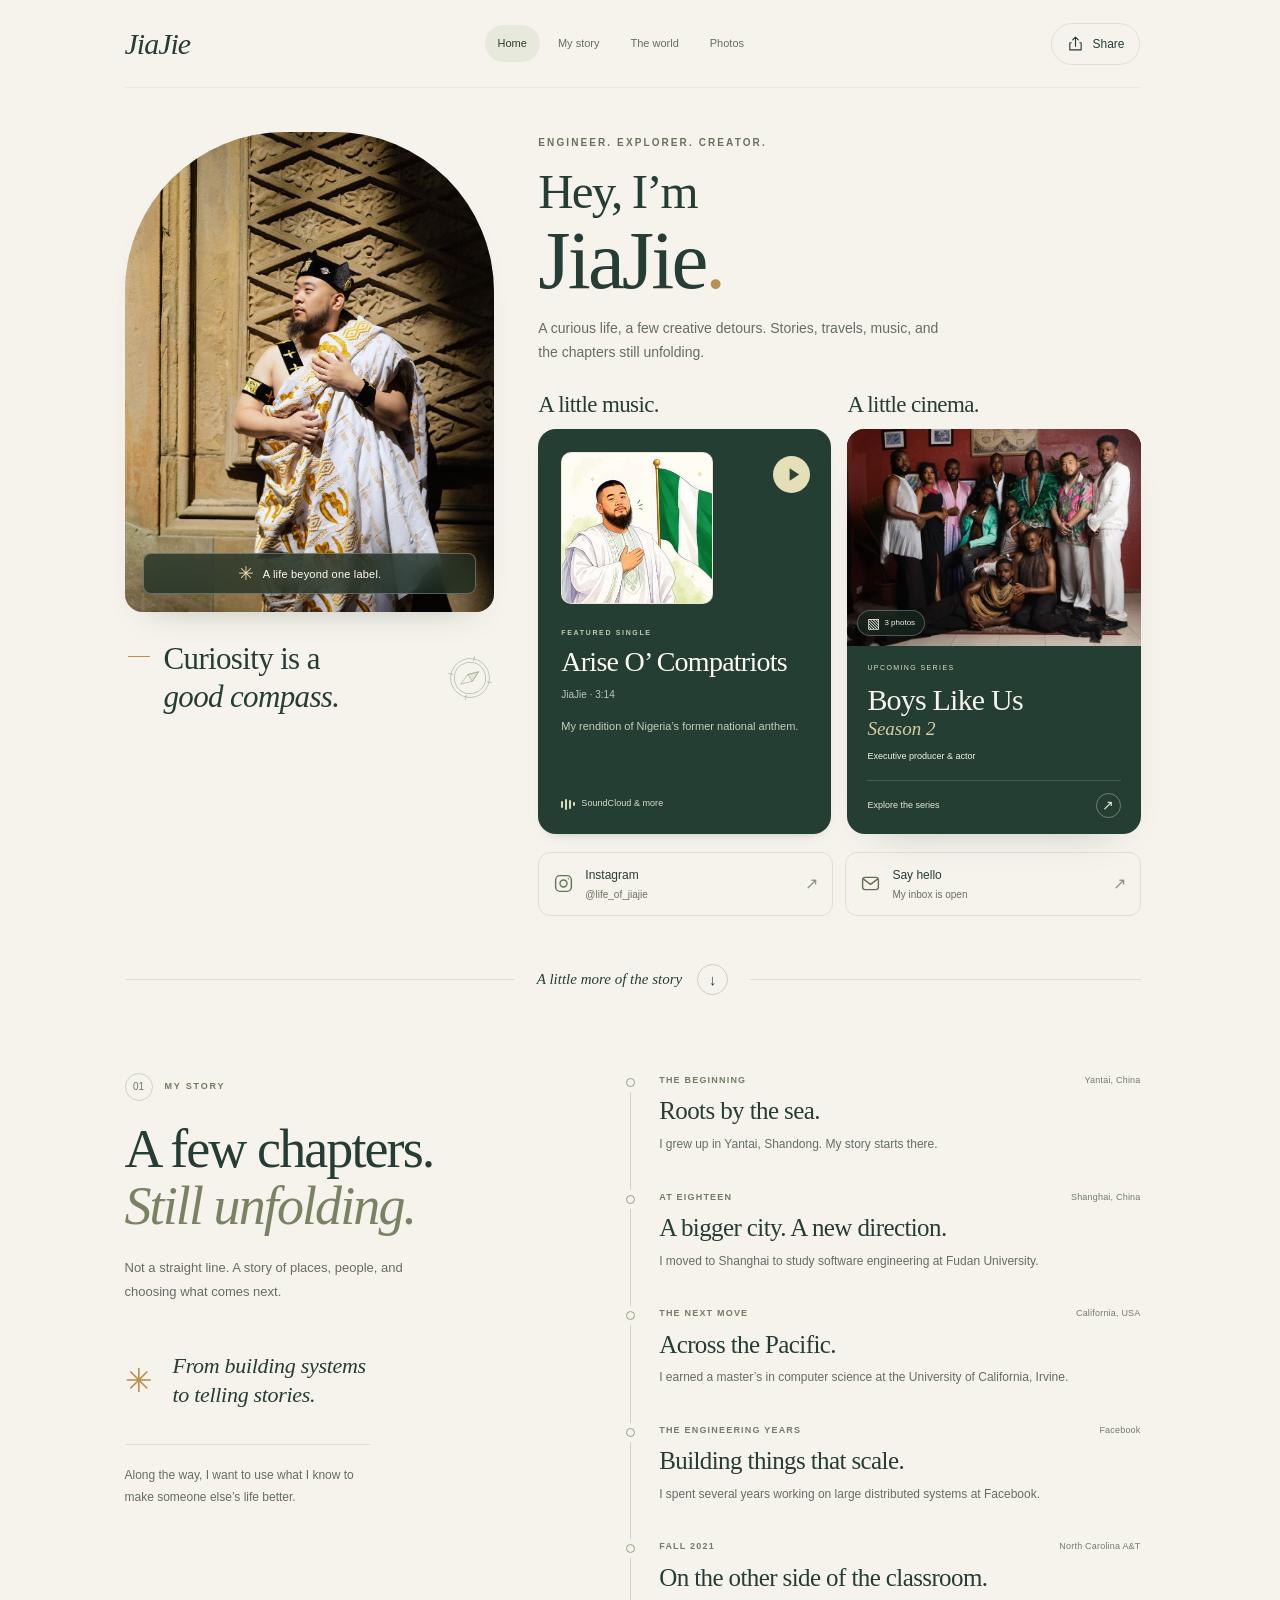
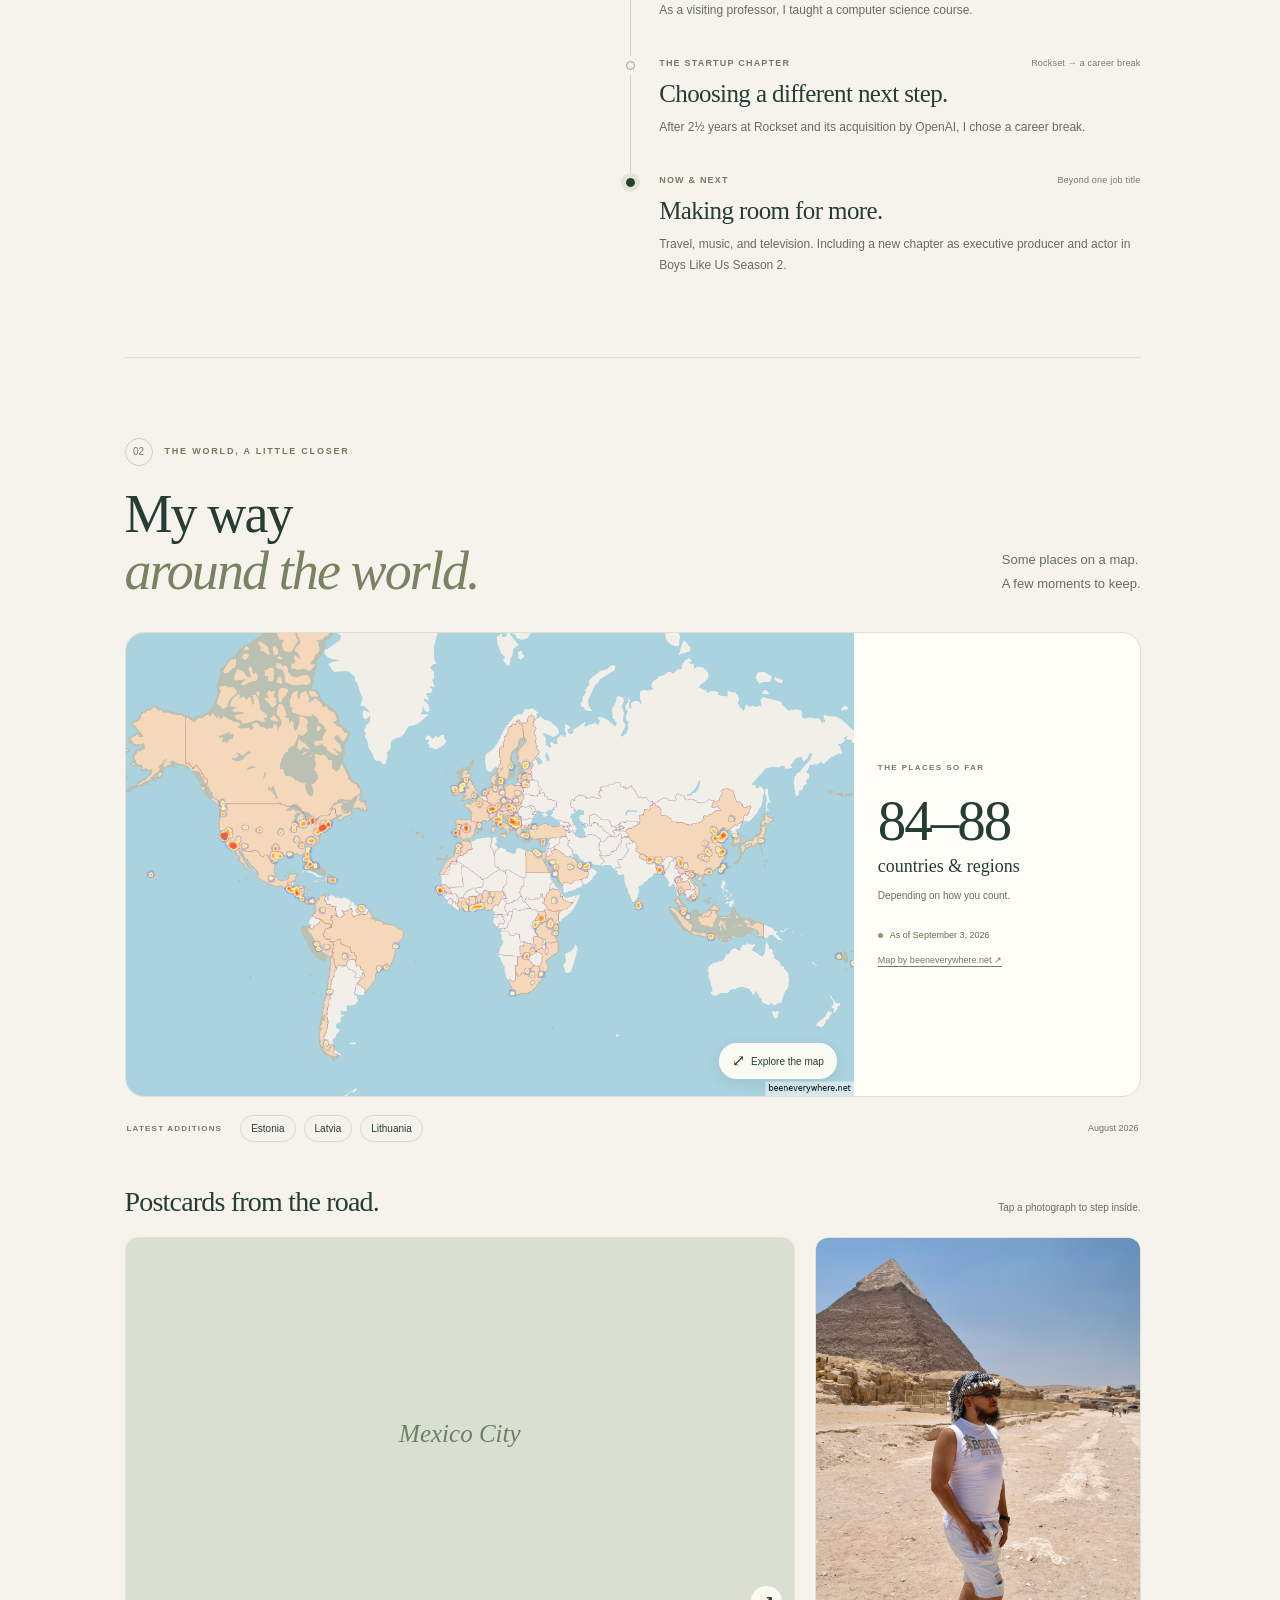
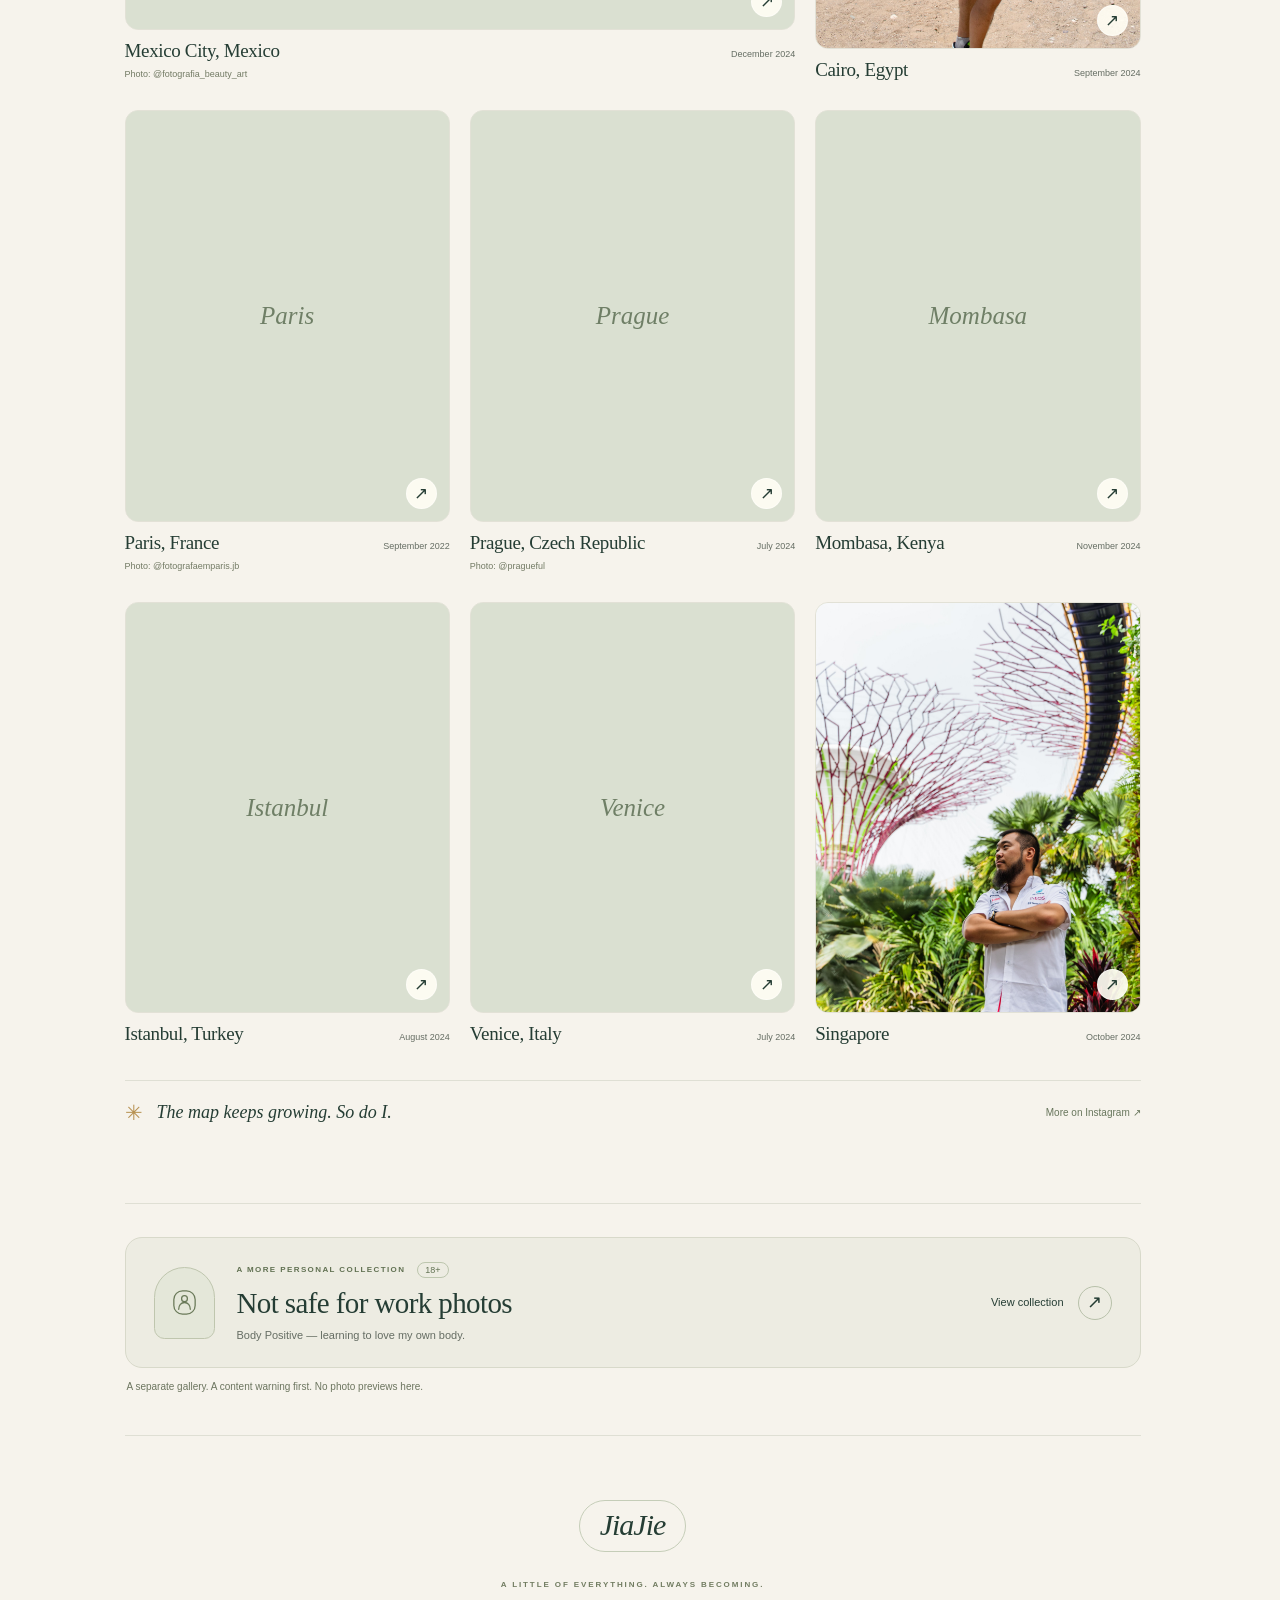
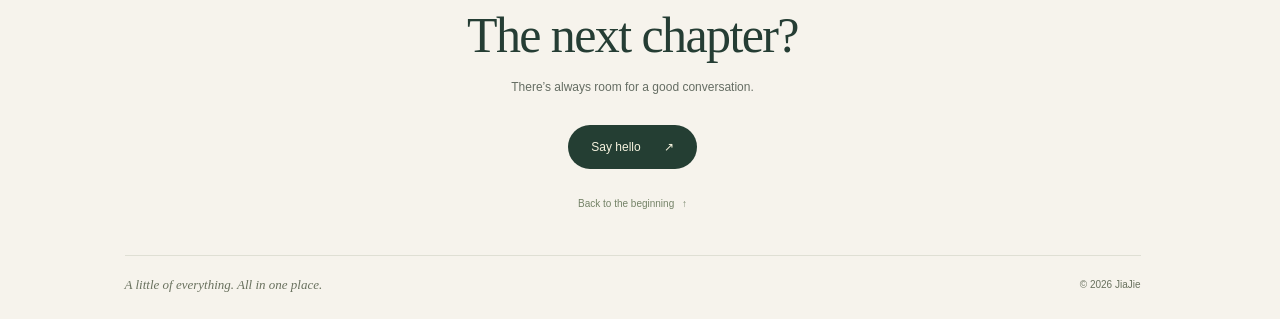
==== commit f11d814d: "Add 葉 favicon and JiaJie branding" ====
--- a/index.html
+++ b/index.html
@@ -12,7 +12,9 @@
 <meta content="assets/profile/portrait.jpg" property="og:image"/>
 <meta content="summary" name="twitter:card"/>
 <title>JiaJie — A life beyond one label</title>
-<link href="assets/favicon.svg" rel="icon" type="image/svg+xml"/>
+<link href="assets/favicon.ico?v=leaf" rel="icon" sizes="16x16 32x32 48x48 64x64" type="image/x-icon"/>
+<link href="assets/favicon.svg?v=leaf" rel="icon" sizes="any" type="image/svg+xml"/>
+<link href="assets/apple-touch-icon.png?v=leaf" rel="apple-touch-icon" sizes="180x180"/>
 <link href="styles.css" rel="stylesheet"/>
 <link href="scroll.css" rel="stylesheet"/>
 <script defer="" src="site-config.js"></script>
@@ -24,8 +26,7 @@
 <div class="page-shell">
 <header class="masthead">
 <a aria-label="JiaJie home" class="wordmark" href="#home">
-<span aria-hidden="true" class="monogram">jy</span>
-<span id="profile-handle">everything.jiajie</span>
+<span id="profile-wordmark">JiaJie</span>
 </a>
 <nav aria-label="Explore the page" class="chapter-nav"><a aria-current="location" class="is-active" href="#home">Home</a><a href="#story">My story</a><a href="#world">The world</a><a href="#body-positive">Photos</a></nav>
 <button aria-label="Share this page" class="share-button" hidden="" id="share-page" type="button">
@@ -38,7 +39,7 @@
 <aside aria-label="A little about JiaJie" class="portrait-column">
 <figure class="portrait-figure">
 <div class="portrait-frame image-frame">
-<div aria-hidden="true" class="portrait-placeholder image-placeholder"><span>JY</span></div>
+<div aria-hidden="true" class="portrait-placeholder image-placeholder"><span>JiaJie</span></div>
 <img alt="JiaJie in a white and gold wrap, standing beside a stone column." class="portrait" decoding="async" fetchpriority="high" height="400" id="portrait" src="assets/profile/portrait.jpg" width="400"/>
 <div aria-hidden="true" class="portrait-photo-label"><span class="little-star">✳</span> A life beyond one label.</div>
 </div>
@@ -110,7 +111,7 @@
 <span class="body-entry-action">View collection <span aria-hidden="true">↗</span></span>
 </a>
 <p class="body-entry-note">A separate gallery. A content warning first. No photo previews here.</p>
-</section><section aria-labelledby="closing-title" class="closing-chapter" id="hello"><span aria-hidden="true" class="closing-mark">jy</span><p class="eyebrow">A little of everything. Always becoming.</p><h2 id="closing-title">The next chapter?</h2><p id="closing-subtitle">There’s always room for a good conversation.</p><a class="hello-button" href="mailto:hi@geniusye.com" id="closing-email">Say hello <span aria-hidden="true">↗</span></a><a class="back-top" href="#home">Back to the beginning <span aria-hidden="true">↑</span></a></section>
+</section><section aria-labelledby="closing-title" class="closing-chapter" id="hello"><span aria-hidden="true" class="closing-mark">JiaJie</span><p class="eyebrow">A little of everything. Always becoming.</p><h2 id="closing-title">The next chapter?</h2><p id="closing-subtitle">There’s always room for a good conversation.</p><a class="hello-button" href="mailto:hi@geniusye.com" id="closing-email">Say hello <span aria-hidden="true">↗</span></a><a class="back-top" href="#home">Back to the beginning <span aria-hidden="true">↑</span></a></section>
 </main>
 <footer class="footer"><span>A little of everything. All in one place.</span><span>© <span id="year">2026</span> <span id="footer-name">JiaJie</span></span></footer>
 </div>
--- a/styles.css
+++ b/styles.css
@@ -33,8 +33,7 @@
 .skip-link:focus { transform: translateY(0); }
 .page-shell { width: min(1112px, 100%); margin-inline: auto; padding: 32px 48px 0; }
 .masthead { display: flex; align-items: center; justify-content: space-between; gap: 16px; margin-bottom: 43px; }
-.wordmark { display: inline-flex; align-items: center; gap: 12px; font-size: 13px; letter-spacing: -.1px; font-weight: 600; }
-.monogram { display: grid; place-items: center; width: 39px; height: 39px; border: 1px solid #b6bdae; border-radius: 50%; font: italic 24px var(--serif); letter-spacing: -3px; padding: 0 4px 3px 0; }
+.wordmark { display: inline-flex; align-items: center; min-height: 39px; font: italic 30px/1 var(--serif); letter-spacing: -1px; white-space: nowrap; }
 .share-button { display: inline-flex; align-items: center; justify-content: center; gap: 8px; min-height: 42px; padding: 9px 15px; border: 1px solid var(--line); border-radius: 30px; font-size: 12px; font-weight: 500; background: transparent; transition: background .2s, border-color .2s; }
 .share-button .icon { width: 17px; height: 17px; }
 .share-button:hover { background: var(--card); border-color: #b6bdae; }
@@ -44,7 +43,7 @@
 .image-frame { position: relative; overflow: hidden; isolation: isolate; }
 .image-placeholder { display: grid; place-items: center; position: absolute; inset: 0; z-index: -1; color: #a5b09a; background: #dae0d1; font: 44px var(--serif); }
 .portrait-placeholder { background: linear-gradient(145deg, #d4d8c3, #b5c3ae); }
-.portrait-placeholder span { font: italic 110px var(--serif); color: #435b4560; }
+.portrait-placeholder span { font: italic clamp(36px, 5.4vw, 70px)/1 var(--serif); letter-spacing: -1.5px; color: #435b4560; }
 .portrait { width: 100%; height: 100%; object-fit: cover; object-position: 46% 50%; }
 .image-unavailable { visibility: hidden; }
 .portrait-photo-label { position: absolute; bottom: 18px; left: 18px; right: 18px; display: flex; justify-content: center; align-items: center; gap: 9px; padding: 10px 8px; border: 1px solid #ffffff45; border-radius: 8px; background: #172b21bd; backdrop-filter: blur(12px); color: #fffdf2; font-size: 11px; letter-spacing: .2px; }
@@ -172,15 +171,14 @@
 @media (max-width: 700px) {
   .page-shell { max-width: 480px; padding: 20px 24px 0; }
   .masthead { margin-bottom: 23px; }
-  .wordmark { font-size: 11px; gap: 8px; }
-  .monogram { width: 33px; height: 33px; font-size: 21px; }
+  .wordmark { min-height: 33px; font-size: 26px; letter-spacing: -.8px; }
   .share-button { width: 38px; min-height: 38px; padding: 8px; }
   .share-button > span { display: none; }
   .main-grid { display: block; }
   .portrait-column { width: 108px; margin: 0 auto 22px; }
   .portrait-frame { aspect-ratio: 1; border-radius: 50%; border: 4px solid var(--paper); box-shadow: 0 0 0 1px #c7ccb9, 0 7px 18px #243e3312; }
   .portrait { object-position: 48% 32%; transform: scale(1.35); transform-origin: 48% 26%; }
-  .portrait-placeholder span { font-size: 42px; }
+  .portrait-placeholder span { font-size: 27px; letter-spacing: -.8px; }
   .portrait-photo-label, .portrait-caption { display: none; }
   .intro { text-align: center; margin-bottom: 25px; padding: 0; }
   .intro > .eyebrow { font-size: 8px; letter-spacing: 1.65px; margin-bottom: 11px; }
--- a/scroll.css
+++ b/scroll.css
@@ -109,7 +109,7 @@
 .project-caption { display: flex; justify-content: space-between; gap: 15px; margin-top: 14px; color: var(--muted); font-size: 10px; }
 .project-caption > span:first-child { font: italic 13px var(--serif); }
 .closing-chapter { position: relative; margin-top: 0; text-align: center; border-top: 1px solid var(--line); padding: 64px 20px 44px; }
-.closing-mark { display: inline-grid; place-items: center; width: 51px; height: 51px; border: 1px solid #c5cdb8; border-radius: 50%; font: italic 30px var(--serif); letter-spacing: -3px; padding: 0 4px 4px 0; margin-bottom: 27px; }
+.closing-mark { display: inline-grid; place-items: center; min-height: 51px; border: 1px solid #c5cdb8; border-radius: 30px; font: italic 30px/1 var(--serif); letter-spacing: -1px; padding: 9px 20px 11px; margin-bottom: 27px; white-space: nowrap; }
 .closing-chapter > .eyebrow { color: #717c61; font-size: 8px; }
 .closing-chapter h2 { font: 50px/1.1 var(--serif); letter-spacing: -1.6px; margin: 17px 0 0; }
 .closing-chapter > p:not(.eyebrow) { font-size: 12px; color: var(--muted); margin-top: 15px; }
@@ -250,7 +250,7 @@
  .closing-chapter h2 { font-size:41px; }
  .closing-chapter > .eyebrow { font-size:7px; letter-spacing:1.3px; }
  .closing-chapter > p:not(.eyebrow) { font-size:11px; }
- .closing-mark { width:44px; height:44px; font-size:27px; margin-bottom:23px; }
+ .closing-mark { min-height:44px; font-size:27px; padding:8px 18px 10px; margin-bottom:23px; }
  .gallery-dialog { width:calc(100% - 18px); max-height:calc(100dvh - 18px); border-radius:18px; }
  .gallery-dialog .dialog-toolbar { padding:10px 12px 6px 18px; }
  .gallery-body { padding:12px 16px 20px; }
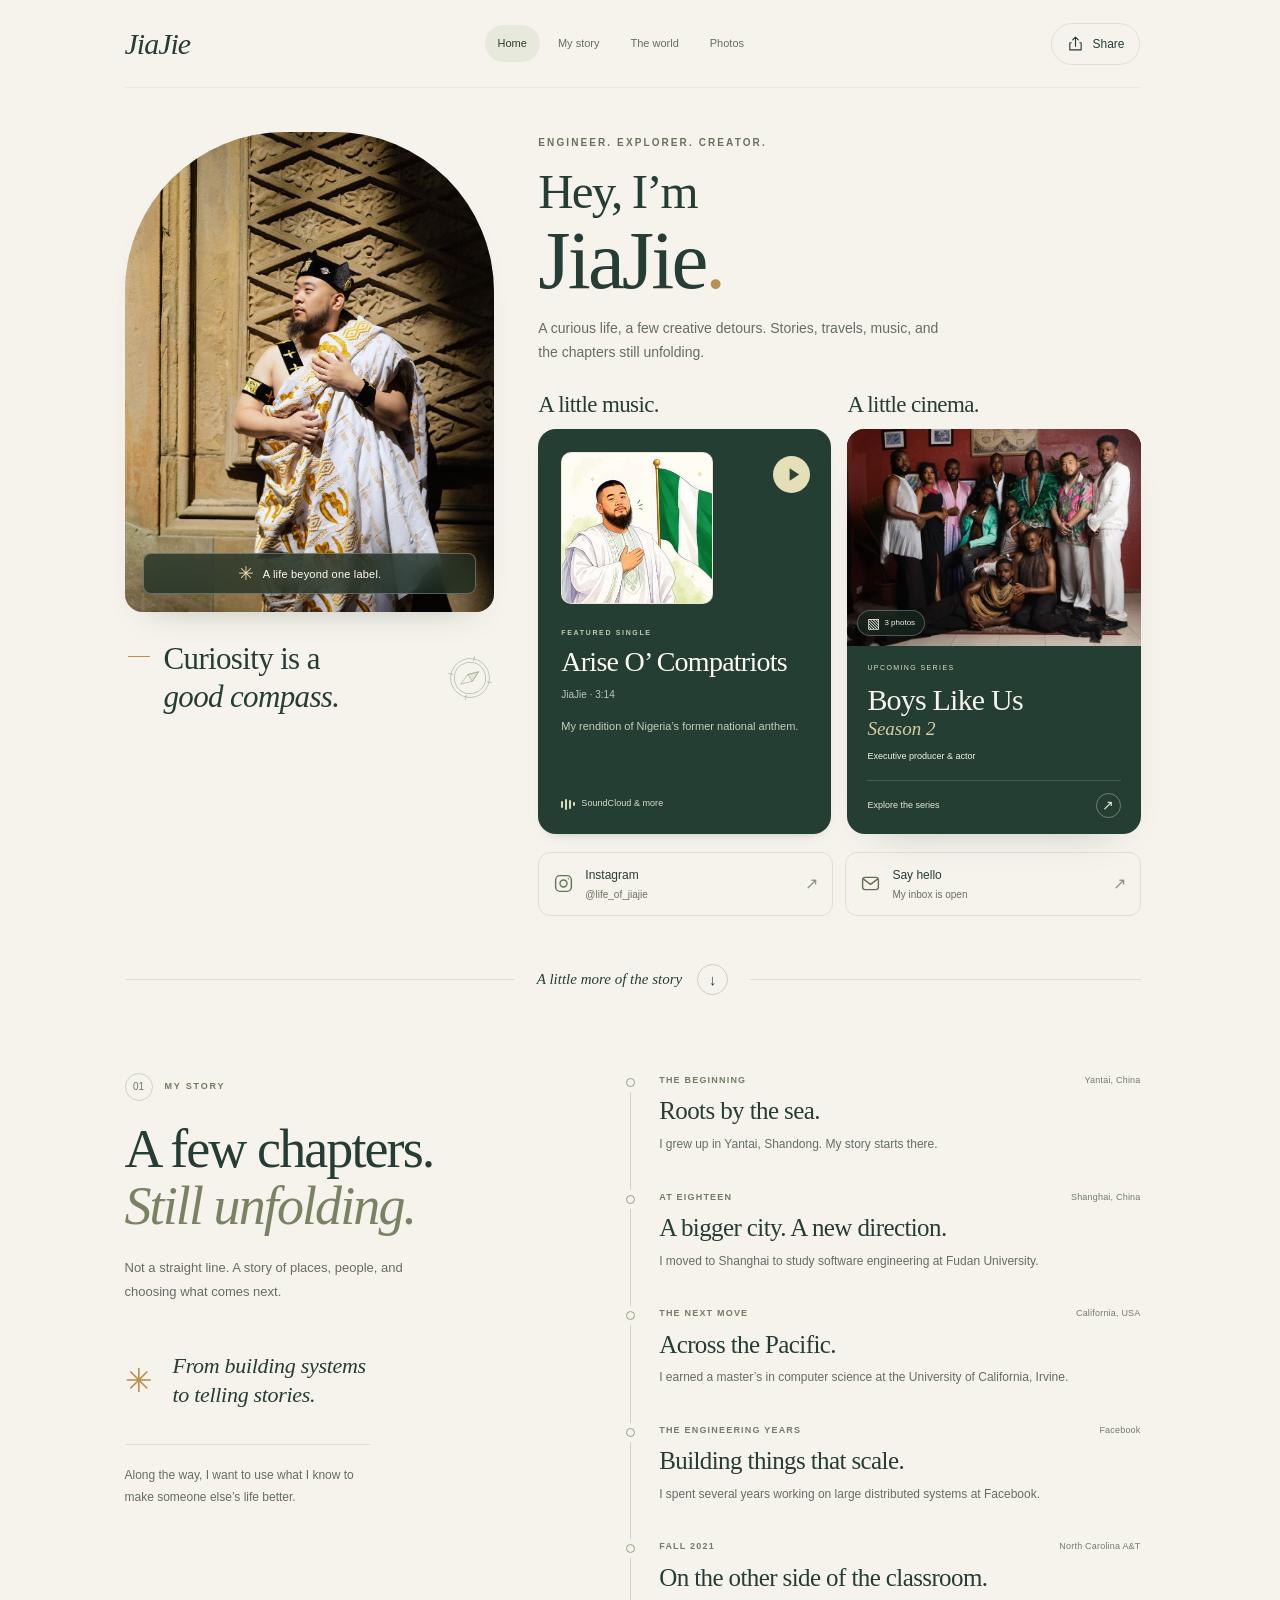
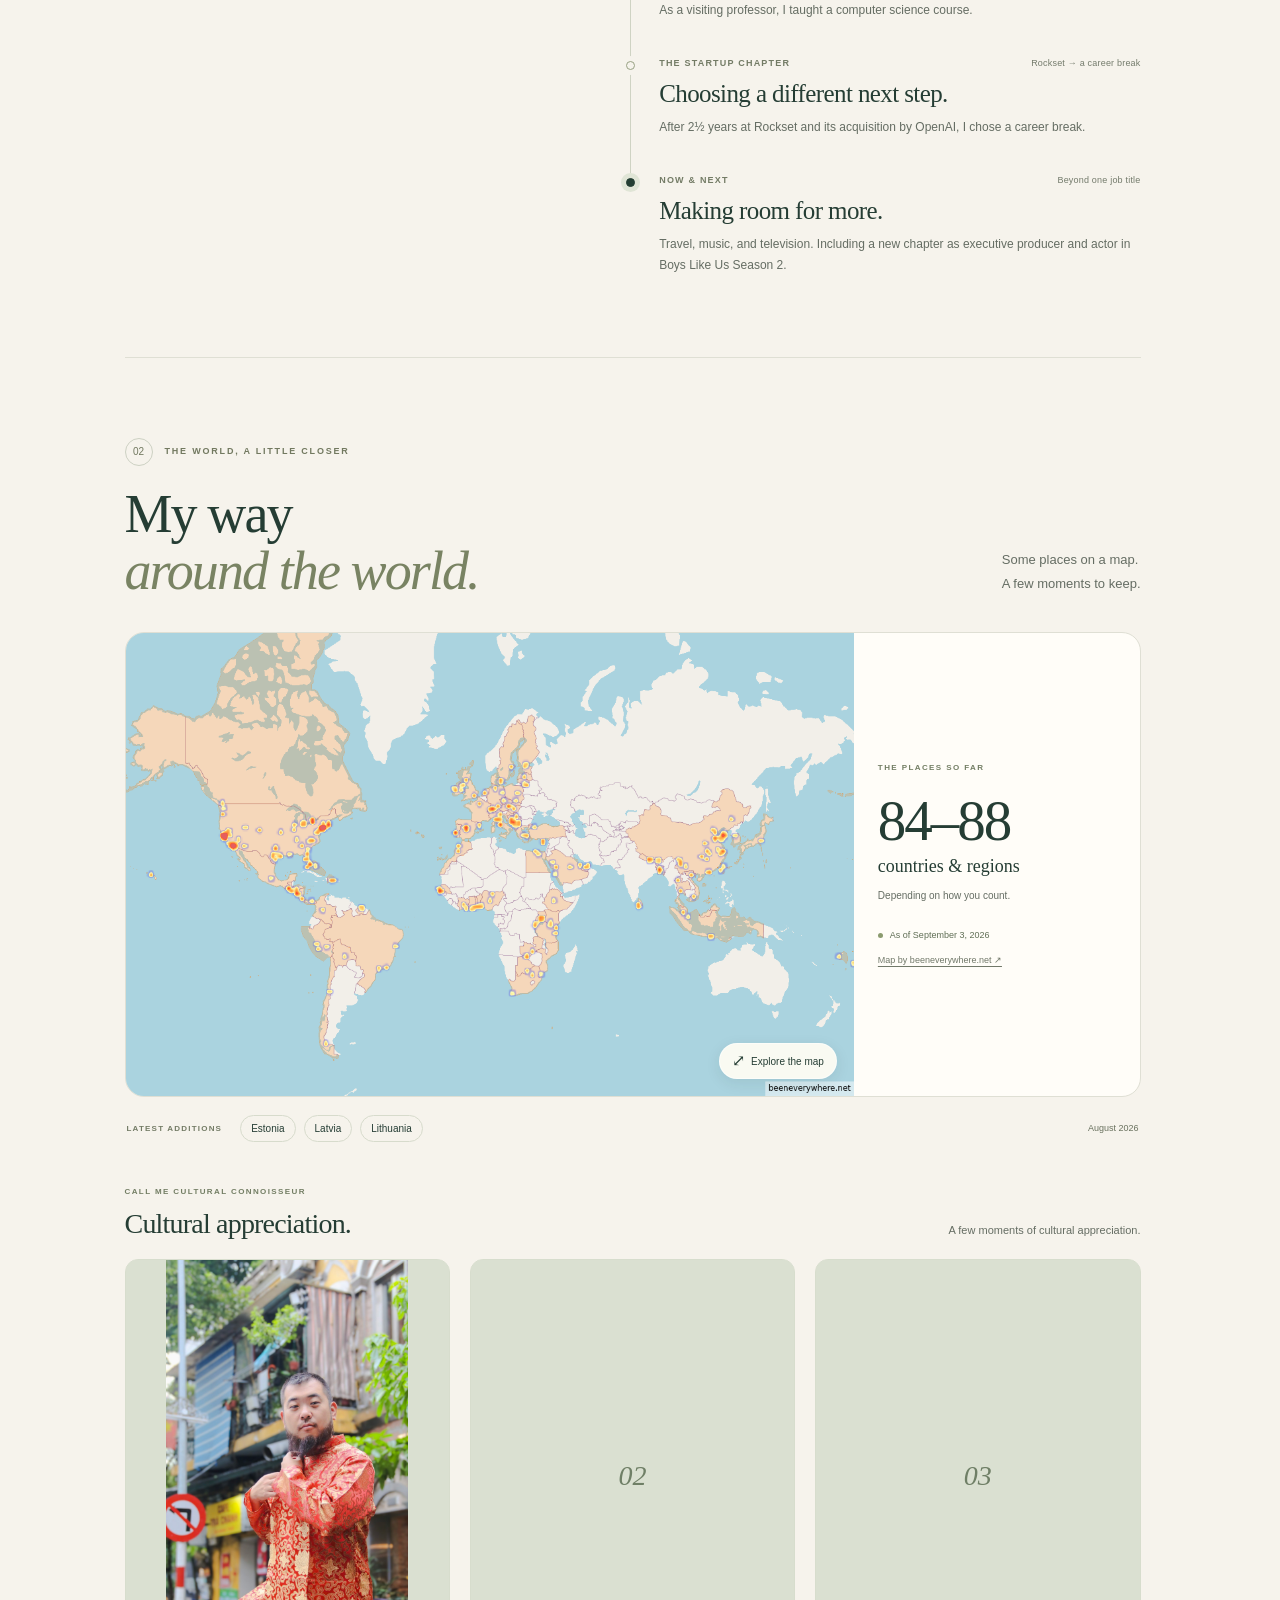
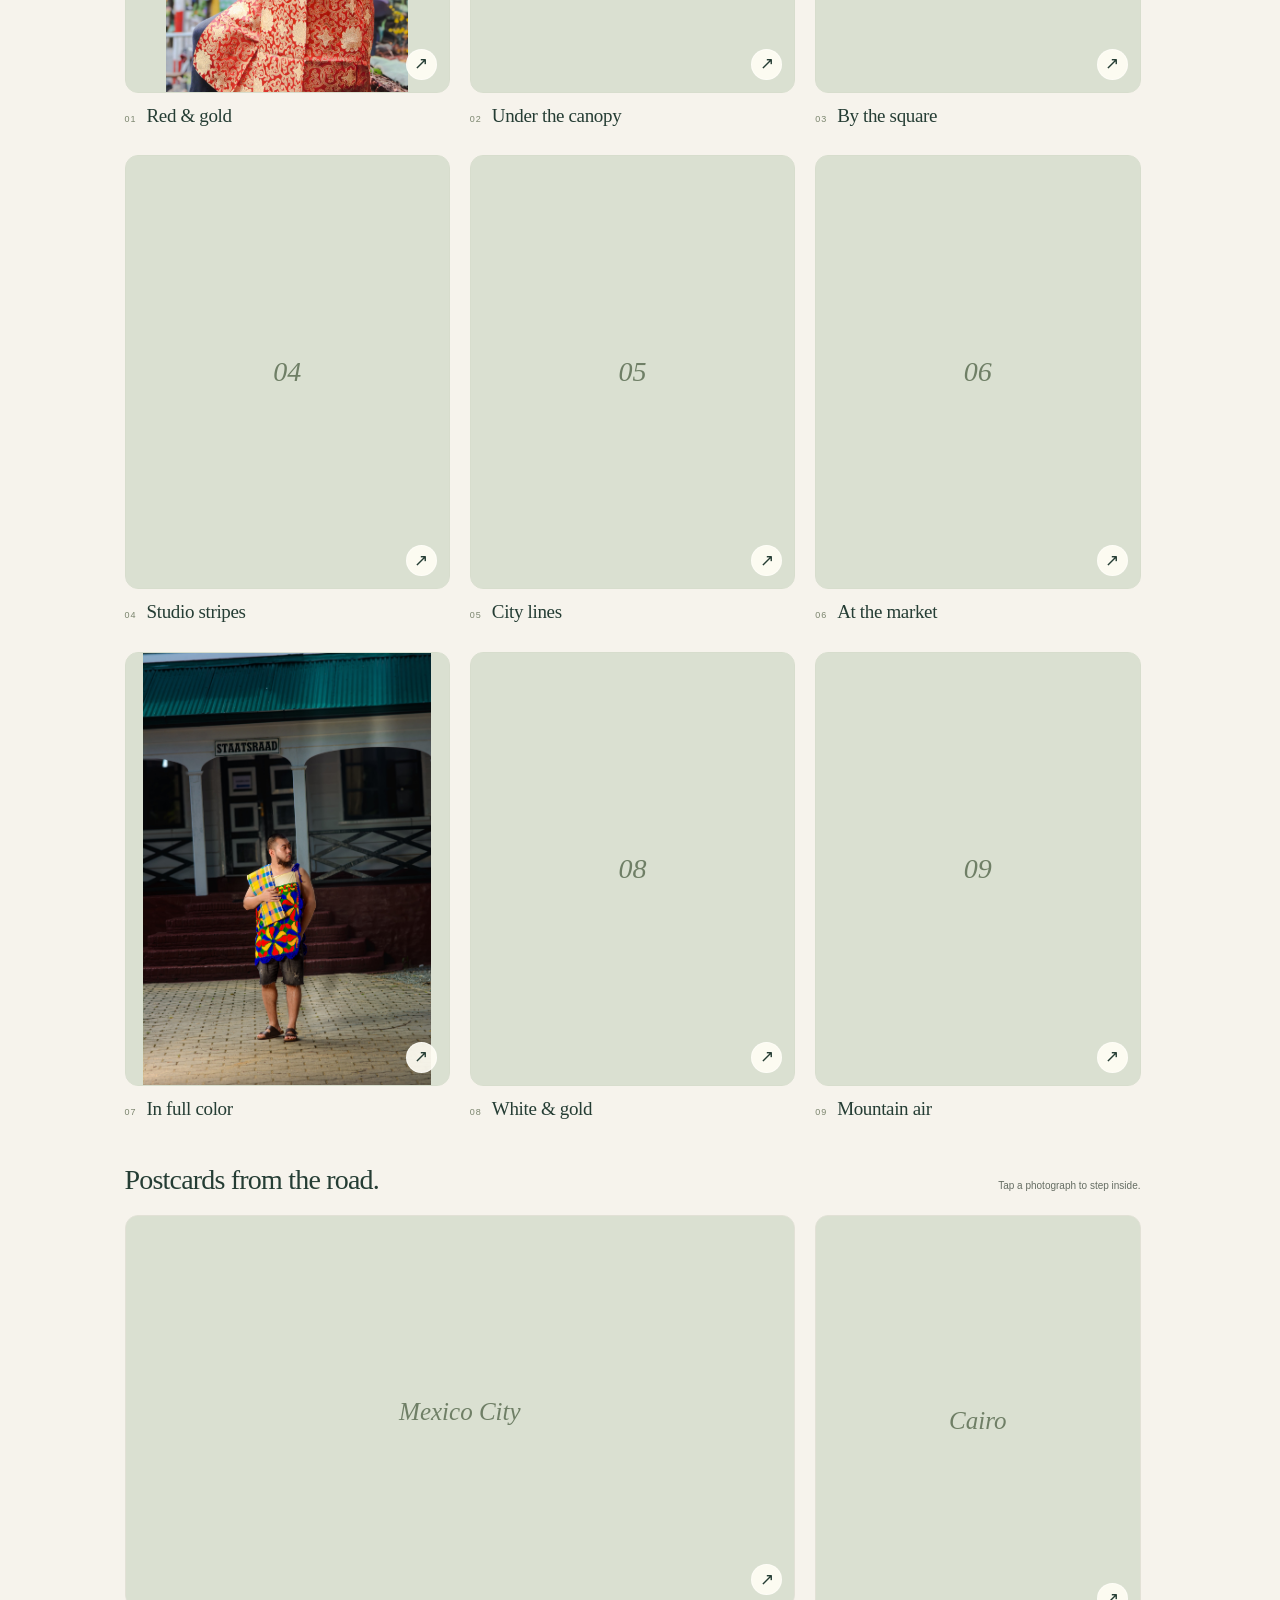
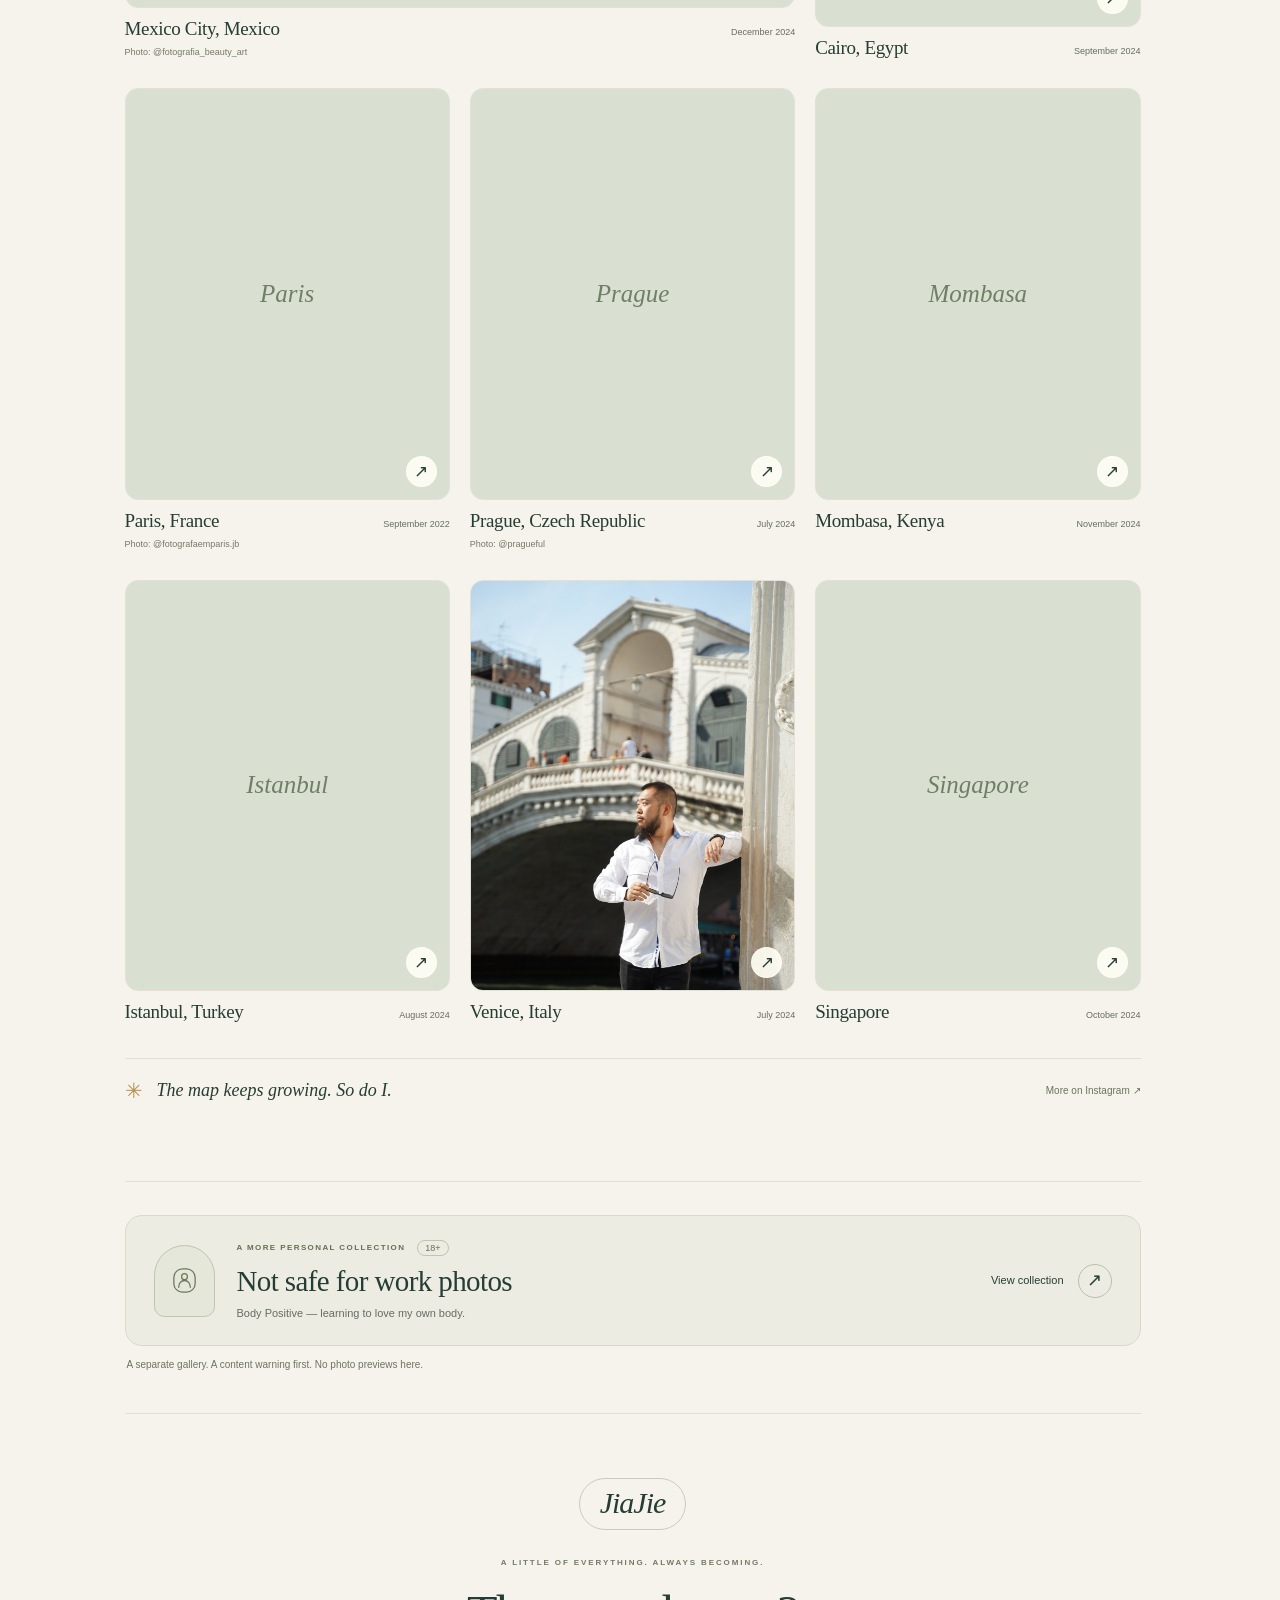
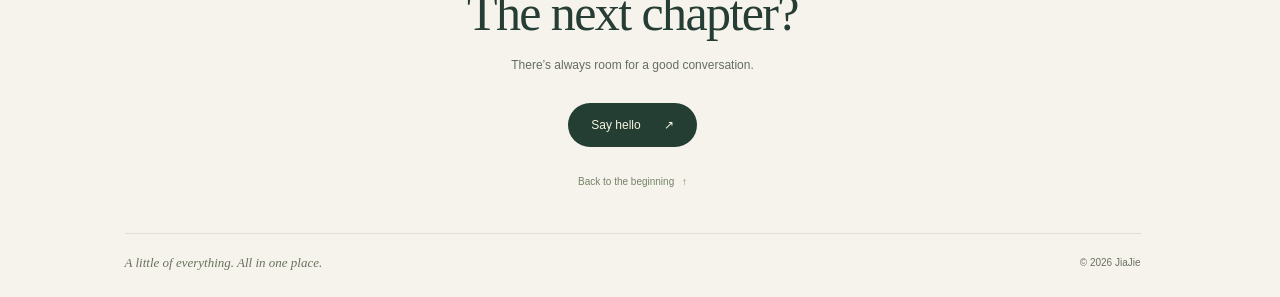
==== commit 54d4335c: "Restore cultural appreciation photos above postcards" ====
--- a/index.html
+++ b/index.html
@@ -99,6 +99,55 @@
 <div class="world-map-copy"><p class="eyebrow">The places so far</p><p class="world-count" id="travel-count">84–88</p><p class="world-unit" id="travel-unit">countries &amp; regions</p><p class="world-qualifier" id="travel-qualifier">Depending on how you count.</p><div class="world-date"><span aria-hidden="true" class="room-dot"></span><span id="travel-date">As of September 3, 2026</span></div><p class="map-credit"><a href="https://beeneverywhere.net/" id="map-credit-link" rel="noopener noreferrer" target="_blank">Map by beeneverywhere.net ↗</a></p></div>
 </div>
 <div class="latest-stops"><span class="eyebrow">Latest additions</span><div id="latest-stops-list"><span>Estonia</span><span>Latvia</span><span>Lithuania</span></div><span class="stops-date" id="latest-stops-date">August 2026</span></div>
+<section class="culture-section" id="culture" aria-labelledby="culture-title">
+<div class="culture-heading"><div><p class="eyebrow" id="culture-eyebrow">Call me cultural connoisseur</p><h3 id="culture-title">Cultural appreciation.</h3></div><p id="culture-description">A few moments of cultural appreciation.</p></div>
+<div class="culture-grid" id="culture-photos">
+<figure class="culture-card">
+<a class="culture-open" href="assets/culture/cultural-appreciation-01.jpg" rel="noopener noreferrer" target="_blank" aria-label="Open Red &amp; gold">
+<span class="culture-image image-frame"><span aria-hidden="true" class="image-placeholder">01</span><img alt="JiaJie in a red and gold embroidered tunic on a leafy street." decoding="async" height="2560" loading="lazy" src="assets/culture/cultural-appreciation-01.jpg" width="1437"/><span aria-hidden="true" class="photo-expand">↗</span></span>
+<span class="culture-caption"><span class="culture-index">01</span><strong>Red &amp; gold</strong></span>
+</a></figure>
+<figure class="culture-card">
+<a class="culture-open" href="assets/culture/cultural-appreciation-02.jpg" rel="noopener noreferrer" target="_blank" aria-label="Open Under the canopy">
+<span class="culture-image image-frame"><span aria-hidden="true" class="image-placeholder">02</span><img alt="JiaJie in a geometric-patterned shirt beneath a large canopy in an open square." decoding="async" height="3746" loading="lazy" src="assets/culture/cultural-appreciation-02.jpg" width="2500"/><span aria-hidden="true" class="photo-expand">↗</span></span>
+<span class="culture-caption"><span class="culture-index">02</span><strong>Under the canopy</strong></span>
+</a></figure>
+<figure class="culture-card">
+<a class="culture-open" href="assets/culture/cultural-appreciation-03.jpg" rel="noopener noreferrer" target="_blank" aria-label="Open By the square">
+<span class="culture-image image-frame"><span aria-hidden="true" class="image-placeholder">03</span><img alt="JiaJie in a dark waistcoat and light shirt in a sunlit cobbled square." decoding="async" height="3750" loading="lazy" src="assets/culture/cultural-appreciation-03.jpg" width="2500"/><span aria-hidden="true" class="photo-expand">↗</span></span>
+<span class="culture-caption"><span class="culture-index">03</span><strong>By the square</strong></span>
+</a></figure>
+<figure class="culture-card">
+<a class="culture-open" href="assets/culture/cultural-appreciation-04.jpg" rel="noopener noreferrer" target="_blank" aria-label="Open Studio stripes">
+<span class="culture-image image-frame"><span aria-hidden="true" class="image-placeholder">04</span><img alt="JiaJie in a striped waistcoat over a white shirt, leaning on a wooden ladder in a studio." decoding="async" height="3125" loading="lazy" src="assets/culture/cultural-appreciation-04.jpg" width="2500"/><span aria-hidden="true" class="photo-expand">↗</span></span>
+<span class="culture-caption"><span class="culture-index">04</span><strong>Studio stripes</strong></span>
+</a></figure>
+<figure class="culture-card">
+<a class="culture-open" href="assets/culture/cultural-appreciation-05.jpg" rel="noopener noreferrer" target="_blank" aria-label="Open City lines">
+<span class="culture-image image-frame"><span aria-hidden="true" class="image-placeholder">05</span><img alt="JiaJie in a white shirt and patterned trousers beside a railing, with contemporary buildings behind him." decoding="async" height="1667" loading="lazy" src="assets/culture/cultural-appreciation-05.jpg" width="2500"/><span aria-hidden="true" class="photo-expand">↗</span></span>
+<span class="culture-caption"><span class="culture-index">05</span><strong>City lines</strong></span>
+</a></figure>
+<figure class="culture-card">
+<a class="culture-open" href="assets/culture/cultural-appreciation-06.jpg" rel="noopener noreferrer" target="_blank" aria-label="Open At the market">
+<span class="culture-image image-frame"><span aria-hidden="true" class="image-placeholder">06</span><img alt="JiaJie in a colorful matching shirt and trousers at a stall filled with woven baskets." decoding="async" height="3125" loading="lazy" src="assets/culture/cultural-appreciation-06.jpg" width="2500"/><span aria-hidden="true" class="photo-expand">↗</span></span>
+<span class="culture-caption"><span class="culture-index">06</span><strong>At the market</strong></span>
+</a></figure>
+<figure class="culture-card">
+<a class="culture-open" href="assets/culture/cultural-appreciation-07.jpg" rel="noopener noreferrer" target="_blank" aria-label="Open In full color">
+<span class="culture-image image-frame"><span aria-hidden="true" class="image-placeholder">07</span><img alt="JiaJie in a bright geometric-patterned sleeveless top beside the steps of a building." decoding="async" height="3750" loading="lazy" src="assets/culture/cultural-appreciation-07.jpg" width="2500"/><span aria-hidden="true" class="photo-expand">↗</span></span>
+<span class="culture-caption"><span class="culture-index">07</span><strong>In full color</strong></span>
+</a></figure>
+<figure class="culture-card">
+<a class="culture-open" href="assets/culture/cultural-appreciation-08.jpg" rel="noopener noreferrer" target="_blank" aria-label="Open White &amp; gold">
+<span class="culture-image image-frame"><span aria-hidden="true" class="image-placeholder">08</span><img alt="JiaJie in a white and gold draped outfit and black hat in a garden." decoding="async" height="1536" loading="lazy" src="assets/culture/cultural-appreciation-08.jpg" width="1024"/><span aria-hidden="true" class="photo-expand">↗</span></span>
+<span class="culture-caption"><span class="culture-index">08</span><strong>White &amp; gold</strong></span>
+</a></figure>
+<figure class="culture-card">
+<a class="culture-open" href="assets/culture/cultural-appreciation-09.jpg" rel="noopener noreferrer" target="_blank" aria-label="Open Mountain air">
+<span class="culture-image image-frame"><span aria-hidden="true" class="image-placeholder">09</span><img alt="JiaJie in a striped robe by a mountain overlook, with buildings on the cliff behind him." decoding="async" height="3334" loading="lazy" src="assets/culture/cultural-appreciation-09.jpg" width="2500"/><span aria-hidden="true" class="photo-expand">↗</span></span>
+<span class="culture-caption"><span class="culture-index">09</span><strong>Mountain air</strong></span>
+</a></figure>
+</div></section>
 <div class="postcards-heading"><h3>Postcards from the road.</h3><span>Tap a photograph to step inside.</span></div>
 <div class="postcards-grid" id="travel-photos"><figure class="postcard postcard-wide"><a class="postcard-open" href="assets/postcards/mexico-city.jpg" rel="noopener noreferrer" target="_blank"><span class="postcard-image image-frame"><span aria-hidden="true" class="image-placeholder">Mexico City</span><img alt="Travel portrait in Mexico City, with the Palacio de Bellas Artes in the background." decoding="async" height="667" loading="lazy" src="assets/postcards/mexico-city.jpg" width="1000"/><span aria-hidden="true" class="photo-expand">↗</span></span><span class="postcard-caption"><strong>Mexico City, Mexico</strong><span>December 2024</span></span></a><figcaption class="photo-credit">Photo: <a href="https://www.instagram.com/fotografia_beauty_art/" rel="noopener noreferrer" target="_blank">@fotografia_beauty_art</a></figcaption></figure><figure class="postcard"><a class="postcard-open" href="assets/postcards/cairo.jpg" rel="noopener noreferrer" target="_blank"><span class="postcard-image image-frame"><span aria-hidden="true" class="image-placeholder">Cairo</span><img alt="Travel photograph near a pyramid in Egypt." decoding="async" height="1000" loading="lazy" src="assets/postcards/cairo.jpg" width="667"/><span aria-hidden="true" class="photo-expand">↗</span></span><span class="postcard-caption"><strong>Cairo, Egypt</strong><span>September 2024</span></span></a></figure><figure class="postcard"><a class="postcard-open" href="assets/postcards/paris.jpg" rel="noopener noreferrer" target="_blank"><span class="postcard-image image-frame"><span aria-hidden="true" class="image-placeholder">Paris</span><img alt="Travel portrait beside the Louvre pyramid in Paris." decoding="async" height="1000" loading="lazy" src="assets/postcards/paris.jpg" width="800"/><span aria-hidden="true" class="photo-expand">↗</span></span><span class="postcard-caption"><strong>Paris, France</strong><span>September 2022</span></span></a><figcaption class="photo-credit">Photo: <a href="https://www.instagram.com/fotografaemparis.jb/" rel="noopener noreferrer" target="_blank">@fotografaemparis.jb</a></figcaption></figure><figure class="postcard"><a class="postcard-open" href="assets/postcards/prague.jpg" rel="noopener noreferrer" target="_blank"><span class="postcard-image image-frame"><span aria-hidden="true" class="image-placeholder">Prague</span><img alt="Travel portrait on a cobbled street in Prague." decoding="async" height="1000" loading="lazy" src="assets/postcards/prague.jpg" width="667"/><span aria-hidden="true" class="photo-expand">↗</span></span><span class="postcard-caption"><strong>Prague, Czech Republic</strong><span>July 2024</span></span></a><figcaption class="photo-credit">Photo: <a href="https://www.instagram.com/pragueful/" rel="noopener noreferrer" target="_blank">@pragueful</a></figcaption></figure><figure class="postcard"><a class="postcard-open" href="assets/postcards/mombasa.jpg" rel="noopener noreferrer" target="_blank"><span class="postcard-image image-frame"><span aria-hidden="true" class="image-placeholder">Mombasa</span><img alt="Travel photograph on a sunny street in Mombasa." decoding="async" height="1000" loading="lazy" src="assets/postcards/mombasa.jpg" width="753"/><span aria-hidden="true" class="photo-expand">↗</span></span><span class="postcard-caption"><strong>Mombasa, Kenya</strong><span>November 2024</span></span></a></figure><figure class="postcard"><a class="postcard-open" href="assets/postcards/istanbul.jpg" rel="noopener noreferrer" target="_blank"><span class="postcard-image image-frame"><span aria-hidden="true" class="image-placeholder">Istanbul</span><img alt="Travel portrait by the waterfront in Istanbul." decoding="async" height="1000" loading="lazy" src="assets/postcards/istanbul.jpg" width="667"/><span aria-hidden="true" class="photo-expand">↗</span></span><span class="postcard-caption"><strong>Istanbul, Turkey</strong><span>August 2024</span></span></a></figure><figure class="postcard"><a class="postcard-open" href="assets/postcards/venice.jpg" rel="noopener noreferrer" target="_blank"><span class="postcard-image image-frame"><span aria-hidden="true" class="image-placeholder">Venice</span><img alt="Travel portrait beside a canal and bridge in Venice." decoding="async" height="1000" loading="lazy" src="assets/postcards/venice.jpg" width="667"/><span aria-hidden="true" class="photo-expand">↗</span></span><span class="postcard-caption"><strong>Venice, Italy</strong><span>July 2024</span></span></a></figure><figure class="postcard"><a class="postcard-open" href="assets/postcards/singapore.jpg" rel="noopener noreferrer" target="_blank"><span class="postcard-image image-frame"><span aria-hidden="true" class="image-placeholder">Singapore</span><img alt="Travel portrait beneath the Supertrees in Singapore." decoding="async" height="1000" loading="lazy" src="assets/postcards/singapore.jpg" width="667"/><span aria-hidden="true" class="photo-expand">↗</span></span><span class="postcard-caption"><strong>Singapore</strong><span>October 2024</span></span></a></figure></div>
 <div class="travel-sentinel" hidden="" id="travel-sentinel"><button class="quiet-button" id="load-more-photos" type="button">A few more places <span aria-hidden="true">↓</span></button><span aria-live="polite" class="sr-only" id="travel-load-status" role="status"></span></div>
--- a/scroll.css
+++ b/scroll.css
@@ -60,6 +60,21 @@
 #latest-stops-list { display: flex; flex-wrap: wrap; gap: 8px; }
 #latest-stops-list span { font-size: 10px; border: 1px solid #d7dbcc; padding: 5px 10px; border-radius: 30px; }
 .stops-date { font-size: 9px; color: #69715e; margin-left: auto; }
+.culture-section { margin-top: 44px; }
+.culture-heading { display: flex; justify-content: space-between; align-items: flex-end; gap: 24px; margin-bottom: 19px; }
+.culture-heading .eyebrow { color: #737e64; font-size: 8px; letter-spacing: 1.4px; margin-bottom: 10px; }
+.culture-heading h3 { font: 28px/1.12 var(--serif); letter-spacing: -.8px; margin: 0; }
+.culture-heading > p { max-width: 285px; margin: 0; color: var(--muted); font-size: 11px; line-height: 1.7; }
+.culture-grid { display: grid; grid-template-columns: repeat(3,minmax(0,1fr)); gap: 28px 20px; }
+.culture-card { margin: 0; min-width: 0; }
+.culture-open { display: block; }
+.culture-image { display: block; aspect-ratio: 3 / 4; border-radius: 13px; background: #e0e4d7; border: 1px solid #d7ddcd; transition: border-color .2s, box-shadow .2s; }
+.culture-image img { width: 100%; height: 100%; object-fit: contain; }
+.culture-image .image-placeholder { font: italic 28px var(--serif); color: #6f7f66; }
+.culture-open:hover .culture-image { border-color: #96a187; box-shadow: 0 6px 18px -12px #243e3380; }
+.culture-caption { display: flex; align-items: baseline; gap: 10px; margin-top: 11px; }
+.culture-index { flex-shrink: 0; color: #7b856e; font-size: 9px; letter-spacing: 1px; font-variant-numeric: tabular-nums; }
+.culture-caption strong { font: 19px/1.25 var(--serif); letter-spacing: -.35px; overflow-wrap: anywhere; }
 .postcards-heading { display: flex; justify-content: space-between; align-items: baseline; flex-wrap: wrap; gap: 10px; margin: 44px 0 19px; }
 .postcards-heading h3 { font: 28px var(--serif); margin: 0; letter-spacing: -.8px; }
 .postcards-heading > span { font-size: 10px; color: var(--muted); }
@@ -217,6 +232,15 @@
  .latest-stops > .eyebrow { font-size:7px; }
  #latest-stops-list { gap:5px; } #latest-stops-list span { font-size:9px; padding:4px 8px; }
  .stops-date { margin-left:0; font-size:8px; }
+ .culture-section { margin-top:32px; }
+ .culture-heading { display:block; margin-bottom:17px; }
+ .culture-heading h3 { font-size:26px; }
+ .culture-heading > p { margin-top:10px; font-size:10px; }
+ .culture-grid { grid-template-columns:repeat(2,minmax(0,1fr)); gap:22px 13px; }
+ .culture-image { border-radius:10px; }
+ .culture-caption { gap:7px; margin-top:9px; }
+ .culture-index { font-size:8px; }
+ .culture-caption strong { font-size:17px; }
  .postcards-heading { margin-top:32px; gap:6px; }
  .postcards-heading h3 { font-size:26px; }
  .postcards-heading > span { font-size:9px; }
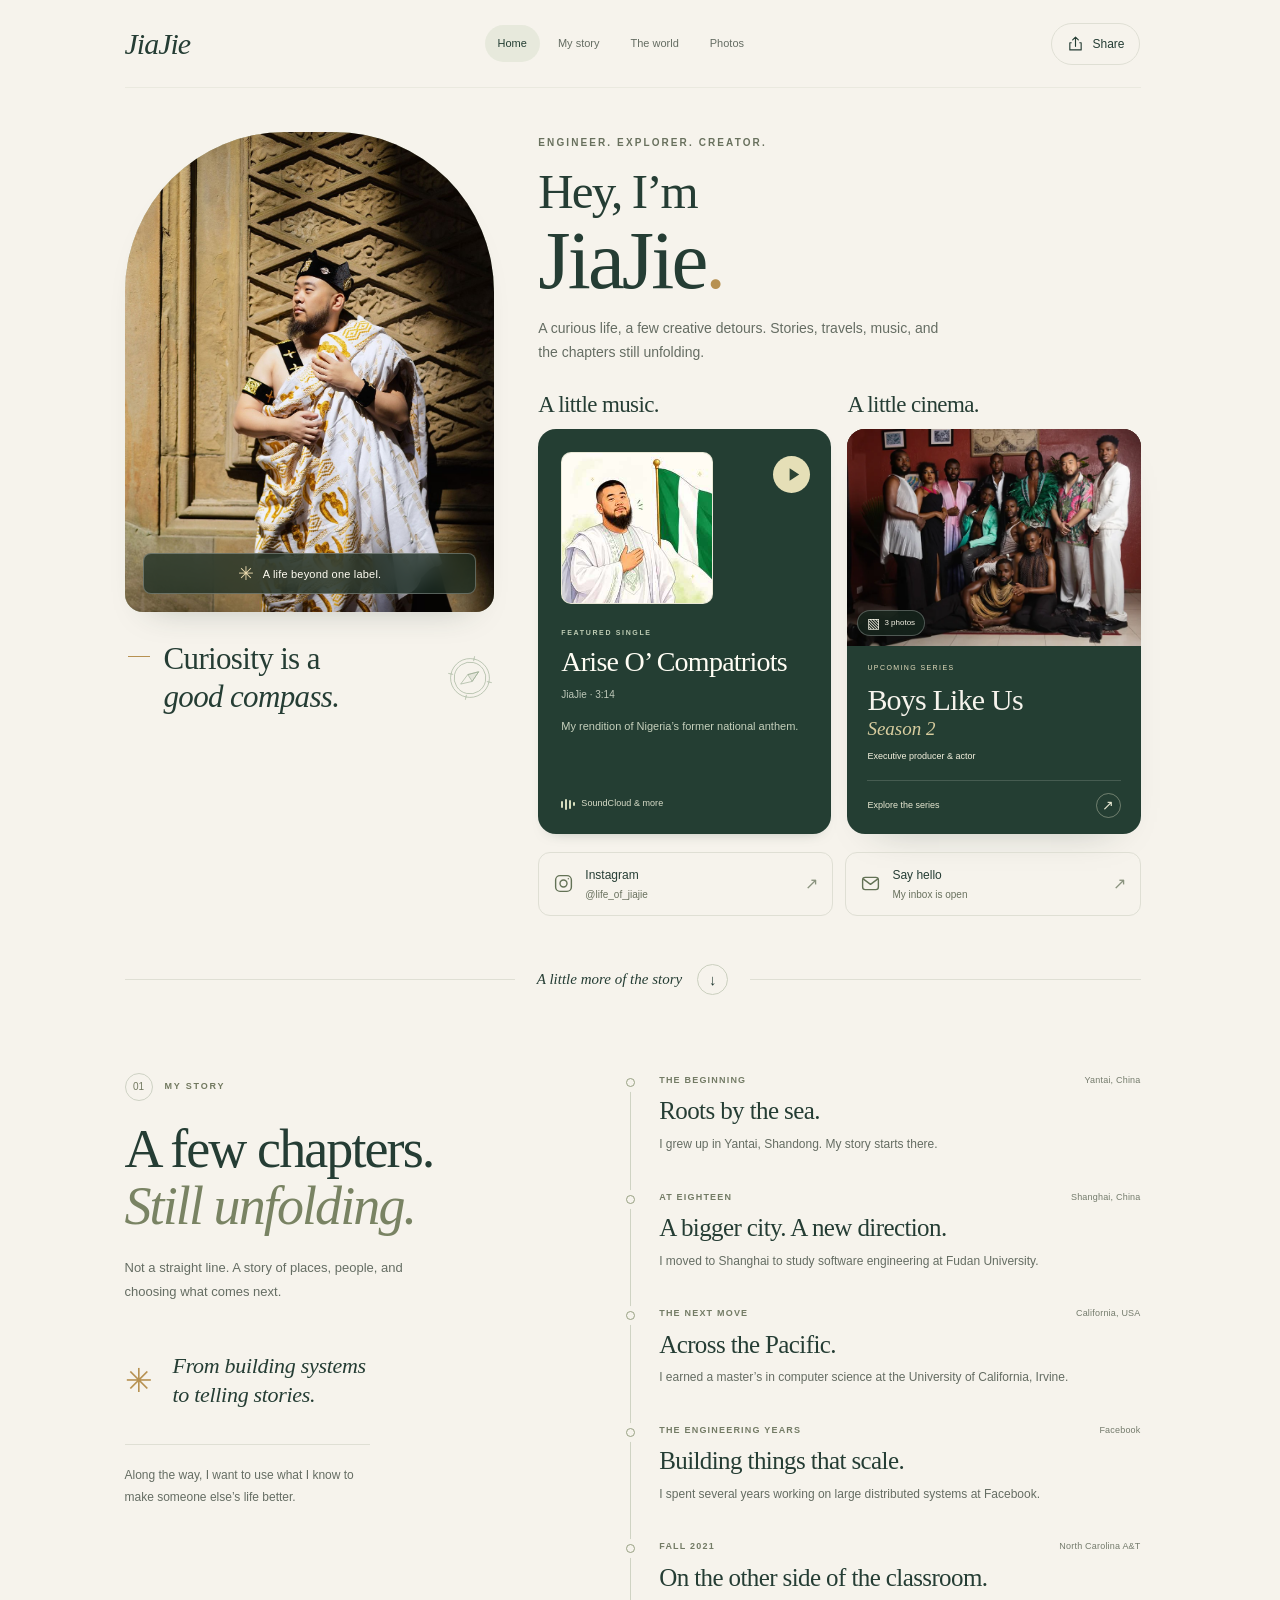
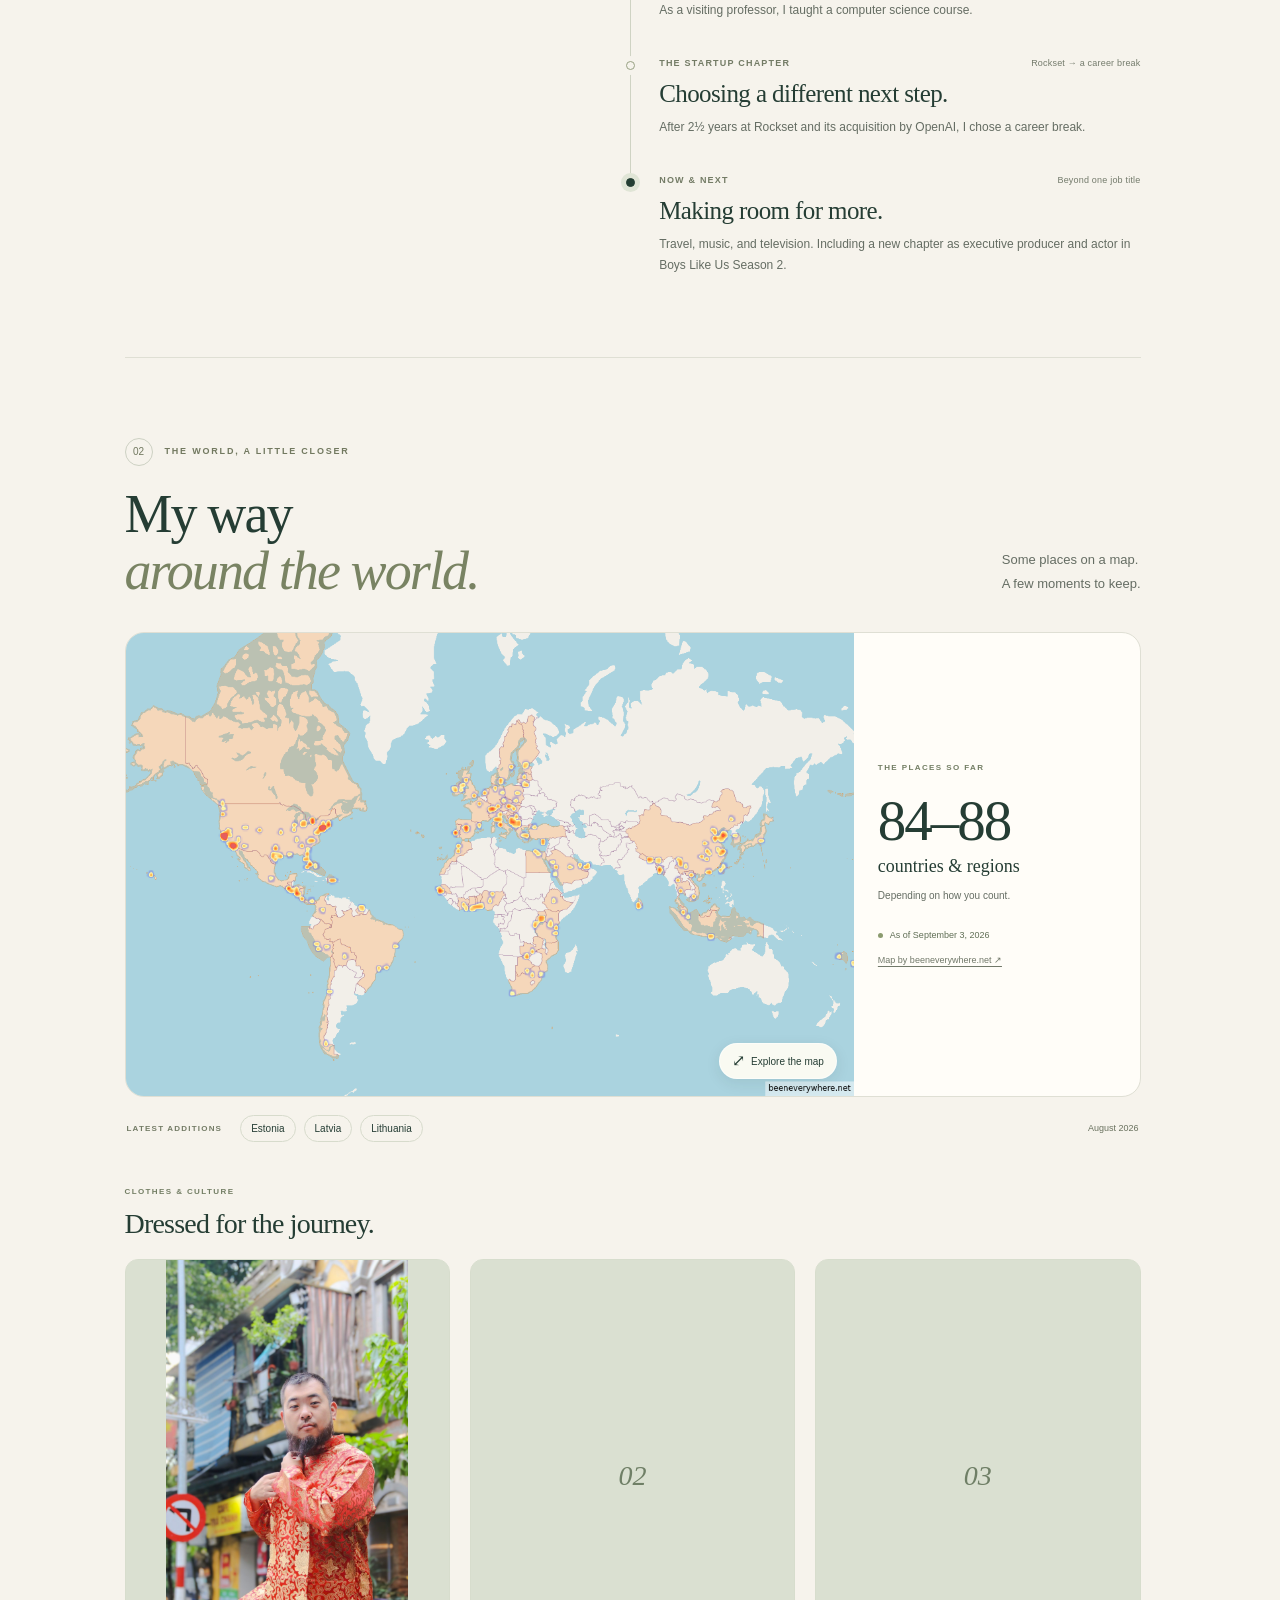
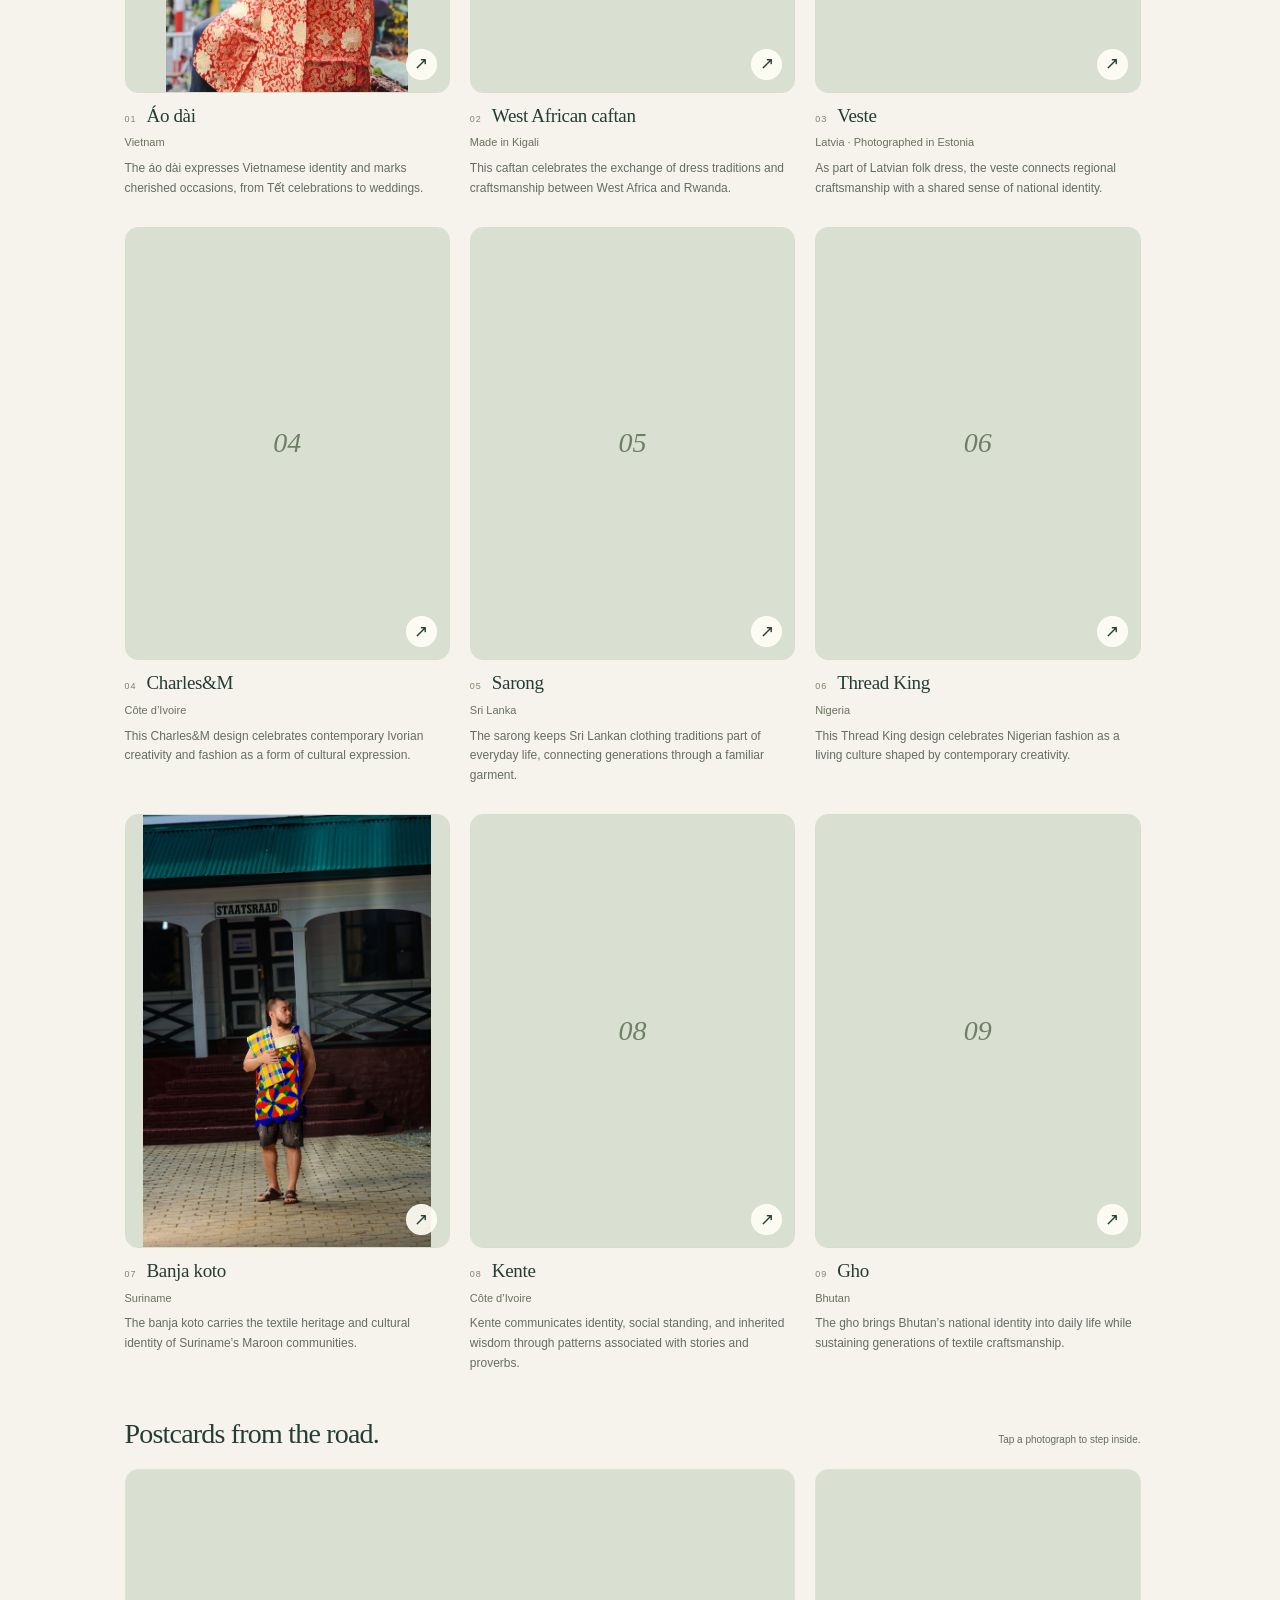
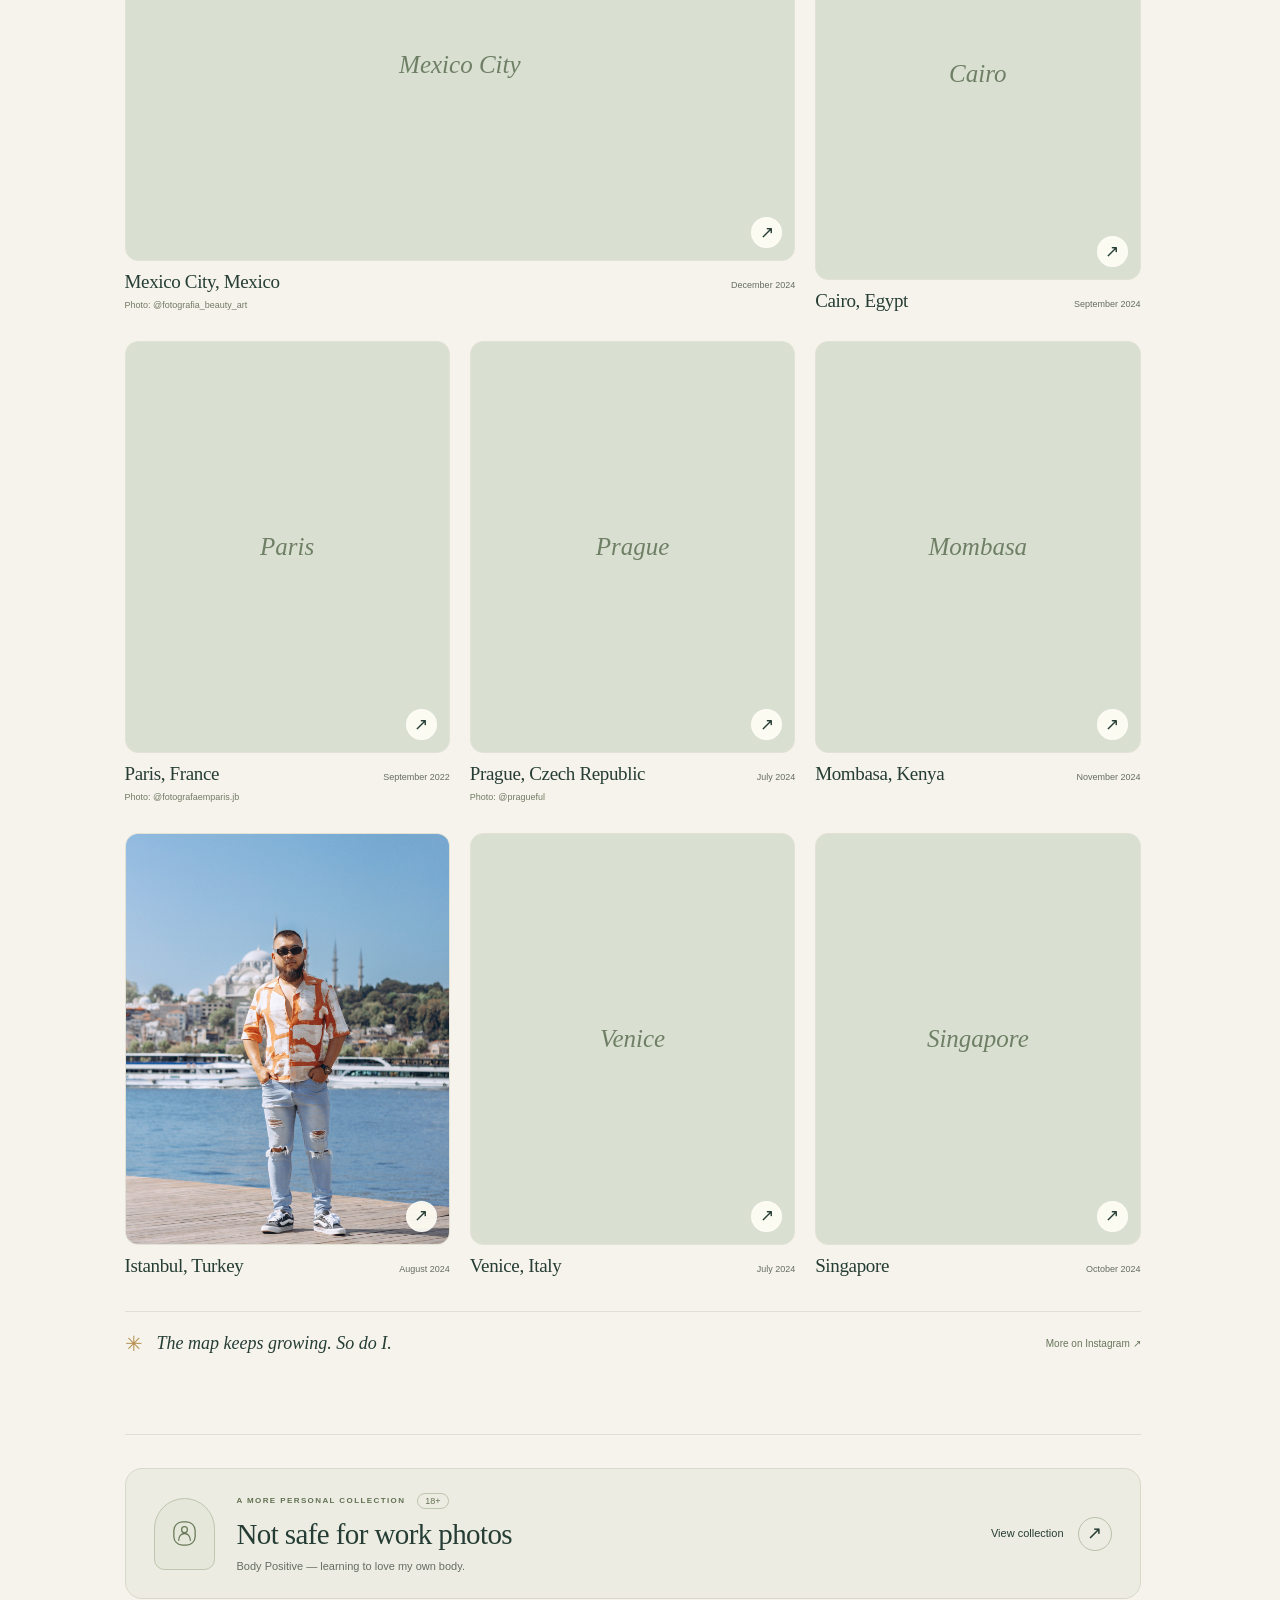
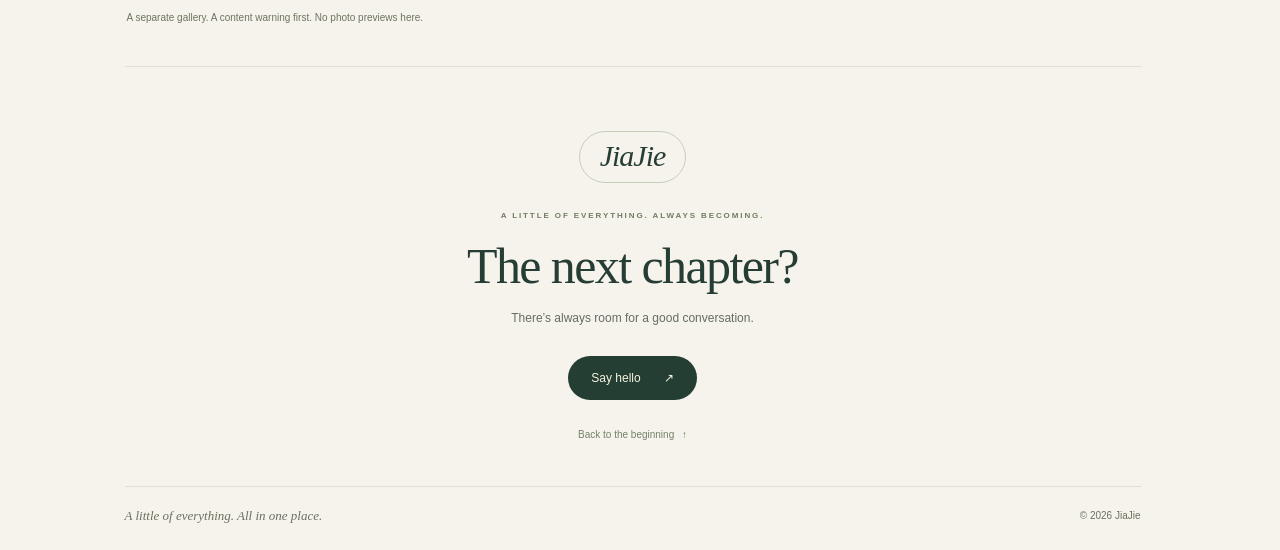
==== commit 794e4976: "Add approved clothing captions and Dressed for the journey heading" ====
--- a/index.html
+++ b/index.html
@@ -100,53 +100,53 @@
 </div>
 <div class="latest-stops"><span class="eyebrow">Latest additions</span><div id="latest-stops-list"><span>Estonia</span><span>Latvia</span><span>Lithuania</span></div><span class="stops-date" id="latest-stops-date">August 2026</span></div>
 <section class="culture-section" id="culture" aria-labelledby="culture-title">
-<div class="culture-heading"><div><p class="eyebrow" id="culture-eyebrow">Call me cultural connoisseur</p><h3 id="culture-title">Cultural appreciation.</h3></div><p id="culture-description">A few moments of cultural appreciation.</p></div>
+<div class="culture-heading"><div><p class="eyebrow" id="culture-eyebrow">Clothes &amp; culture</p><h3 id="culture-title">Dressed for the journey.</h3></div><p id="culture-description" hidden></p></div>
 <div class="culture-grid" id="culture-photos">
 <figure class="culture-card">
-<a class="culture-open" href="assets/culture/cultural-appreciation-01.jpg" rel="noopener noreferrer" target="_blank" aria-label="Open Red &amp; gold">
-<span class="culture-image image-frame"><span aria-hidden="true" class="image-placeholder">01</span><img alt="JiaJie in a red and gold embroidered tunic on a leafy street." decoding="async" height="2560" loading="lazy" src="assets/culture/cultural-appreciation-01.jpg" width="1437"/><span aria-hidden="true" class="photo-expand">↗</span></span>
-<span class="culture-caption"><span class="culture-index">01</span><strong>Red &amp; gold</strong></span>
-</a></figure>
-<figure class="culture-card">
-<a class="culture-open" href="assets/culture/cultural-appreciation-02.jpg" rel="noopener noreferrer" target="_blank" aria-label="Open Under the canopy">
-<span class="culture-image image-frame"><span aria-hidden="true" class="image-placeholder">02</span><img alt="JiaJie in a geometric-patterned shirt beneath a large canopy in an open square." decoding="async" height="3746" loading="lazy" src="assets/culture/cultural-appreciation-02.jpg" width="2500"/><span aria-hidden="true" class="photo-expand">↗</span></span>
-<span class="culture-caption"><span class="culture-index">02</span><strong>Under the canopy</strong></span>
-</a></figure>
-<figure class="culture-card">
-<a class="culture-open" href="assets/culture/cultural-appreciation-03.jpg" rel="noopener noreferrer" target="_blank" aria-label="Open By the square">
-<span class="culture-image image-frame"><span aria-hidden="true" class="image-placeholder">03</span><img alt="JiaJie in a dark waistcoat and light shirt in a sunlit cobbled square." decoding="async" height="3750" loading="lazy" src="assets/culture/cultural-appreciation-03.jpg" width="2500"/><span aria-hidden="true" class="photo-expand">↗</span></span>
-<span class="culture-caption"><span class="culture-index">03</span><strong>By the square</strong></span>
-</a></figure>
-<figure class="culture-card">
-<a class="culture-open" href="assets/culture/cultural-appreciation-04.jpg" rel="noopener noreferrer" target="_blank" aria-label="Open Studio stripes">
-<span class="culture-image image-frame"><span aria-hidden="true" class="image-placeholder">04</span><img alt="JiaJie in a striped waistcoat over a white shirt, leaning on a wooden ladder in a studio." decoding="async" height="3125" loading="lazy" src="assets/culture/cultural-appreciation-04.jpg" width="2500"/><span aria-hidden="true" class="photo-expand">↗</span></span>
-<span class="culture-caption"><span class="culture-index">04</span><strong>Studio stripes</strong></span>
-</a></figure>
-<figure class="culture-card">
-<a class="culture-open" href="assets/culture/cultural-appreciation-05.jpg" rel="noopener noreferrer" target="_blank" aria-label="Open City lines">
-<span class="culture-image image-frame"><span aria-hidden="true" class="image-placeholder">05</span><img alt="JiaJie in a white shirt and patterned trousers beside a railing, with contemporary buildings behind him." decoding="async" height="1667" loading="lazy" src="assets/culture/cultural-appreciation-05.jpg" width="2500"/><span aria-hidden="true" class="photo-expand">↗</span></span>
-<span class="culture-caption"><span class="culture-index">05</span><strong>City lines</strong></span>
-</a></figure>
-<figure class="culture-card">
-<a class="culture-open" href="assets/culture/cultural-appreciation-06.jpg" rel="noopener noreferrer" target="_blank" aria-label="Open At the market">
-<span class="culture-image image-frame"><span aria-hidden="true" class="image-placeholder">06</span><img alt="JiaJie in a colorful matching shirt and trousers at a stall filled with woven baskets." decoding="async" height="3125" loading="lazy" src="assets/culture/cultural-appreciation-06.jpg" width="2500"/><span aria-hidden="true" class="photo-expand">↗</span></span>
-<span class="culture-caption"><span class="culture-index">06</span><strong>At the market</strong></span>
-</a></figure>
-<figure class="culture-card">
-<a class="culture-open" href="assets/culture/cultural-appreciation-07.jpg" rel="noopener noreferrer" target="_blank" aria-label="Open In full color">
-<span class="culture-image image-frame"><span aria-hidden="true" class="image-placeholder">07</span><img alt="JiaJie in a bright geometric-patterned sleeveless top beside the steps of a building." decoding="async" height="3750" loading="lazy" src="assets/culture/cultural-appreciation-07.jpg" width="2500"/><span aria-hidden="true" class="photo-expand">↗</span></span>
-<span class="culture-caption"><span class="culture-index">07</span><strong>In full color</strong></span>
-</a></figure>
-<figure class="culture-card">
-<a class="culture-open" href="assets/culture/cultural-appreciation-08.jpg" rel="noopener noreferrer" target="_blank" aria-label="Open White &amp; gold">
-<span class="culture-image image-frame"><span aria-hidden="true" class="image-placeholder">08</span><img alt="JiaJie in a white and gold draped outfit and black hat in a garden." decoding="async" height="1536" loading="lazy" src="assets/culture/cultural-appreciation-08.jpg" width="1024"/><span aria-hidden="true" class="photo-expand">↗</span></span>
-<span class="culture-caption"><span class="culture-index">08</span><strong>White &amp; gold</strong></span>
-</a></figure>
-<figure class="culture-card">
-<a class="culture-open" href="assets/culture/cultural-appreciation-09.jpg" rel="noopener noreferrer" target="_blank" aria-label="Open Mountain air">
-<span class="culture-image image-frame"><span aria-hidden="true" class="image-placeholder">09</span><img alt="JiaJie in a striped robe by a mountain overlook, with buildings on the cliff behind him." decoding="async" height="3334" loading="lazy" src="assets/culture/cultural-appreciation-09.jpg" width="2500"/><span aria-hidden="true" class="photo-expand">↗</span></span>
-<span class="culture-caption"><span class="culture-index">09</span><strong>Mountain air</strong></span>
-</a></figure>
+<a class="culture-open" href="assets/culture/cultural-appreciation-01.jpg" rel="noopener noreferrer" target="_blank" aria-label="Open Áo dài · Vietnam">
+<span class="culture-image image-frame"><span aria-hidden="true" class="image-placeholder">01</span><img alt="JiaJie in a red and gold áo dài on a leafy street." decoding="async" height="2560" loading="lazy" src="assets/culture/cultural-appreciation-01.jpg" width="1437"/><span aria-hidden="true" class="photo-expand">↗</span></span>
+<span class="culture-caption"><span class="culture-index" aria-hidden="true">01</span><strong>Áo dài</strong></span>
+</a><figcaption class="culture-details"><p class="culture-location">Vietnam</p><p class="culture-description">The áo dài expresses Vietnamese identity and marks cherished occasions, from Tết celebrations to weddings.</p></figcaption></figure>
+<figure class="culture-card">
+<a class="culture-open" href="assets/culture/cultural-appreciation-02.jpg" rel="noopener noreferrer" target="_blank" aria-label="Open West African caftan · Made in Kigali">
+<span class="culture-image image-frame"><span aria-hidden="true" class="image-placeholder">02</span><img alt="JiaJie in a geometric-patterned West African caftan beneath a large canopy in an open square." decoding="async" height="3746" loading="lazy" src="assets/culture/cultural-appreciation-02.jpg" width="2500"/><span aria-hidden="true" class="photo-expand">↗</span></span>
+<span class="culture-caption"><span class="culture-index" aria-hidden="true">02</span><strong>West African caftan</strong></span>
+</a><figcaption class="culture-details"><p class="culture-location">Made in Kigali</p><p class="culture-description">This caftan celebrates the exchange of dress traditions and craftsmanship between West Africa and Rwanda.</p></figcaption></figure>
+<figure class="culture-card">
+<a class="culture-open" href="assets/culture/cultural-appreciation-03.jpg" rel="noopener noreferrer" target="_blank" aria-label="Open Veste · Latvia · Photographed in Estonia">
+<span class="culture-image image-frame"><span aria-hidden="true" class="image-placeholder">03</span><img alt="JiaJie in a dark Latvian veste and light shirt in a sunlit cobbled square in Estonia." decoding="async" height="3750" loading="lazy" src="assets/culture/cultural-appreciation-03.jpg" width="2500"/><span aria-hidden="true" class="photo-expand">↗</span></span>
+<span class="culture-caption"><span class="culture-index" aria-hidden="true">03</span><strong>Veste</strong></span>
+</a><figcaption class="culture-details"><p class="culture-location">Latvia · Photographed in Estonia</p><p class="culture-description">As part of Latvian folk dress, the veste connects regional craftsmanship with a shared sense of national identity.</p></figcaption></figure>
+<figure class="culture-card">
+<a class="culture-open" href="assets/culture/cultural-appreciation-04.jpg" rel="noopener noreferrer" target="_blank" aria-label="Open Charles&amp;M · Côte d’Ivoire">
+<span class="culture-image image-frame"><span aria-hidden="true" class="image-placeholder">04</span><img alt="JiaJie in a white and striped Charles&amp;M outfit, leaning on a wooden ladder in a studio." decoding="async" height="3125" loading="lazy" src="assets/culture/cultural-appreciation-04.jpg" width="2500"/><span aria-hidden="true" class="photo-expand">↗</span></span>
+<span class="culture-caption"><span class="culture-index" aria-hidden="true">04</span><strong>Charles&amp;M</strong></span>
+</a><figcaption class="culture-details"><p class="culture-location">Côte d’Ivoire</p><p class="culture-description">This Charles&amp;M design celebrates contemporary Ivorian creativity and fashion as a form of cultural expression.</p></figcaption></figure>
+<figure class="culture-card">
+<a class="culture-open" href="assets/culture/cultural-appreciation-05.jpg" rel="noopener noreferrer" target="_blank" aria-label="Open Sarong · Sri Lanka">
+<span class="culture-image image-frame"><span aria-hidden="true" class="image-placeholder">05</span><img alt="JiaJie in a white shirt and patterned sarong beside a railing, with contemporary buildings behind him." decoding="async" height="1667" loading="lazy" src="assets/culture/cultural-appreciation-05.jpg" width="2500"/><span aria-hidden="true" class="photo-expand">↗</span></span>
+<span class="culture-caption"><span class="culture-index" aria-hidden="true">05</span><strong>Sarong</strong></span>
+</a><figcaption class="culture-details"><p class="culture-location">Sri Lanka</p><p class="culture-description">The sarong keeps Sri Lankan clothing traditions part of everyday life, connecting generations through a familiar garment.</p></figcaption></figure>
+<figure class="culture-card">
+<a class="culture-open" href="assets/culture/cultural-appreciation-06.jpg" rel="noopener noreferrer" target="_blank" aria-label="Open Thread King · Nigeria">
+<span class="culture-image image-frame"><span aria-hidden="true" class="image-placeholder">06</span><img alt="JiaJie in a colorful matching Thread King shirt and trousers at a stall filled with woven baskets." decoding="async" height="3125" loading="lazy" src="assets/culture/cultural-appreciation-06.jpg" width="2500"/><span aria-hidden="true" class="photo-expand">↗</span></span>
+<span class="culture-caption"><span class="culture-index" aria-hidden="true">06</span><strong>Thread King</strong></span>
+</a><figcaption class="culture-details"><p class="culture-location">Nigeria</p><p class="culture-description">This Thread King design celebrates Nigerian fashion as a living culture shaped by contemporary creativity.</p></figcaption></figure>
+<figure class="culture-card">
+<a class="culture-open" href="assets/culture/cultural-appreciation-07.jpg" rel="noopener noreferrer" target="_blank" aria-label="Open Banja koto · Suriname">
+<span class="culture-image image-frame"><span aria-hidden="true" class="image-placeholder">07</span><img alt="JiaJie in a bright geometric-patterned banja koto beside the steps of a building." decoding="async" height="3750" loading="lazy" src="assets/culture/cultural-appreciation-07.jpg" width="2500"/><span aria-hidden="true" class="photo-expand">↗</span></span>
+<span class="culture-caption"><span class="culture-index" aria-hidden="true">07</span><strong>Banja koto</strong></span>
+</a><figcaption class="culture-details"><p class="culture-location">Suriname</p><p class="culture-description">The banja koto carries the textile heritage and cultural identity of Suriname’s Maroon communities.</p></figcaption></figure>
+<figure class="culture-card">
+<a class="culture-open" href="assets/culture/cultural-appreciation-08.jpg" rel="noopener noreferrer" target="_blank" aria-label="Open Kente · Côte d’Ivoire">
+<span class="culture-image image-frame"><span aria-hidden="true" class="image-placeholder">08</span><img alt="JiaJie in white and gold kente cloth and a black hat in a garden." decoding="async" height="1536" loading="lazy" src="assets/culture/cultural-appreciation-08.jpg" width="1024"/><span aria-hidden="true" class="photo-expand">↗</span></span>
+<span class="culture-caption"><span class="culture-index" aria-hidden="true">08</span><strong>Kente</strong></span>
+</a><figcaption class="culture-details"><p class="culture-location">Côte d’Ivoire</p><p class="culture-description">Kente communicates identity, social standing, and inherited wisdom through patterns associated with stories and proverbs.</p></figcaption></figure>
+<figure class="culture-card">
+<a class="culture-open" href="assets/culture/cultural-appreciation-09.jpg" rel="noopener noreferrer" target="_blank" aria-label="Open Gho · Bhutan">
+<span class="culture-image image-frame"><span aria-hidden="true" class="image-placeholder">09</span><img alt="JiaJie in a striped gho by a mountain overlook in Bhutan, with buildings on the cliff behind him." decoding="async" height="3334" loading="lazy" src="assets/culture/cultural-appreciation-09.jpg" width="2500"/><span aria-hidden="true" class="photo-expand">↗</span></span>
+<span class="culture-caption"><span class="culture-index" aria-hidden="true">09</span><strong>Gho</strong></span>
+</a><figcaption class="culture-details"><p class="culture-location">Bhutan</p><p class="culture-description">The gho brings Bhutan’s national identity into daily life while sustaining generations of textile craftsmanship.</p></figcaption></figure>
 </div></section>
 <div class="postcards-heading"><h3>Postcards from the road.</h3><span>Tap a photograph to step inside.</span></div>
 <div class="postcards-grid" id="travel-photos"><figure class="postcard postcard-wide"><a class="postcard-open" href="assets/postcards/mexico-city.jpg" rel="noopener noreferrer" target="_blank"><span class="postcard-image image-frame"><span aria-hidden="true" class="image-placeholder">Mexico City</span><img alt="Travel portrait in Mexico City, with the Palacio de Bellas Artes in the background." decoding="async" height="667" loading="lazy" src="assets/postcards/mexico-city.jpg" width="1000"/><span aria-hidden="true" class="photo-expand">↗</span></span><span class="postcard-caption"><strong>Mexico City, Mexico</strong><span>December 2024</span></span></a><figcaption class="photo-credit">Photo: <a href="https://www.instagram.com/fotografia_beauty_art/" rel="noopener noreferrer" target="_blank">@fotografia_beauty_art</a></figcaption></figure><figure class="postcard"><a class="postcard-open" href="assets/postcards/cairo.jpg" rel="noopener noreferrer" target="_blank"><span class="postcard-image image-frame"><span aria-hidden="true" class="image-placeholder">Cairo</span><img alt="Travel photograph near a pyramid in Egypt." decoding="async" height="1000" loading="lazy" src="assets/postcards/cairo.jpg" width="667"/><span aria-hidden="true" class="photo-expand">↗</span></span><span class="postcard-caption"><strong>Cairo, Egypt</strong><span>September 2024</span></span></a></figure><figure class="postcard"><a class="postcard-open" href="assets/postcards/paris.jpg" rel="noopener noreferrer" target="_blank"><span class="postcard-image image-frame"><span aria-hidden="true" class="image-placeholder">Paris</span><img alt="Travel portrait beside the Louvre pyramid in Paris." decoding="async" height="1000" loading="lazy" src="assets/postcards/paris.jpg" width="800"/><span aria-hidden="true" class="photo-expand">↗</span></span><span class="postcard-caption"><strong>Paris, France</strong><span>September 2022</span></span></a><figcaption class="photo-credit">Photo: <a href="https://www.instagram.com/fotografaemparis.jb/" rel="noopener noreferrer" target="_blank">@fotografaemparis.jb</a></figcaption></figure><figure class="postcard"><a class="postcard-open" href="assets/postcards/prague.jpg" rel="noopener noreferrer" target="_blank"><span class="postcard-image image-frame"><span aria-hidden="true" class="image-placeholder">Prague</span><img alt="Travel portrait on a cobbled street in Prague." decoding="async" height="1000" loading="lazy" src="assets/postcards/prague.jpg" width="667"/><span aria-hidden="true" class="photo-expand">↗</span></span><span class="postcard-caption"><strong>Prague, Czech Republic</strong><span>July 2024</span></span></a><figcaption class="photo-credit">Photo: <a href="https://www.instagram.com/pragueful/" rel="noopener noreferrer" target="_blank">@pragueful</a></figcaption></figure><figure class="postcard"><a class="postcard-open" href="assets/postcards/mombasa.jpg" rel="noopener noreferrer" target="_blank"><span class="postcard-image image-frame"><span aria-hidden="true" class="image-placeholder">Mombasa</span><img alt="Travel photograph on a sunny street in Mombasa." decoding="async" height="1000" loading="lazy" src="assets/postcards/mombasa.jpg" width="753"/><span aria-hidden="true" class="photo-expand">↗</span></span><span class="postcard-caption"><strong>Mombasa, Kenya</strong><span>November 2024</span></span></a></figure><figure class="postcard"><a class="postcard-open" href="assets/postcards/istanbul.jpg" rel="noopener noreferrer" target="_blank"><span class="postcard-image image-frame"><span aria-hidden="true" class="image-placeholder">Istanbul</span><img alt="Travel portrait by the waterfront in Istanbul." decoding="async" height="1000" loading="lazy" src="assets/postcards/istanbul.jpg" width="667"/><span aria-hidden="true" class="photo-expand">↗</span></span><span class="postcard-caption"><strong>Istanbul, Turkey</strong><span>August 2024</span></span></a></figure><figure class="postcard"><a class="postcard-open" href="assets/postcards/venice.jpg" rel="noopener noreferrer" target="_blank"><span class="postcard-image image-frame"><span aria-hidden="true" class="image-placeholder">Venice</span><img alt="Travel portrait beside a canal and bridge in Venice." decoding="async" height="1000" loading="lazy" src="assets/postcards/venice.jpg" width="667"/><span aria-hidden="true" class="photo-expand">↗</span></span><span class="postcard-caption"><strong>Venice, Italy</strong><span>July 2024</span></span></a></figure><figure class="postcard"><a class="postcard-open" href="assets/postcards/singapore.jpg" rel="noopener noreferrer" target="_blank"><span class="postcard-image image-frame"><span aria-hidden="true" class="image-placeholder">Singapore</span><img alt="Travel portrait beneath the Supertrees in Singapore." decoding="async" height="1000" loading="lazy" src="assets/postcards/singapore.jpg" width="667"/><span aria-hidden="true" class="photo-expand">↗</span></span><span class="postcard-caption"><strong>Singapore</strong><span>October 2024</span></span></a></figure></div>
@@ -193,7 +193,7 @@
 <div class="dialog-toolbar"><span class="eyebrow"><span aria-hidden="true" class="room-dot"></span><span id="gallery-eyebrow">The photo journal</span></span><button aria-label="Close photo gallery" autofocus="" class="icon-button" id="close-gallery" type="button"><svg aria-hidden="true" class="icon" fill="none" stroke="currentColor" stroke-linecap="round" stroke-width="1.7" viewbox="0 0 24 24"><path d="m6 6 12 12M18 6 6 18"></path></svg></button></div>
 <div class="gallery-body">
 <div class="gallery-heading"><div><h2 id="gallery-title">Postcards from the road</h2><p id="gallery-subtitle"></p></div><span aria-live="polite" class="gallery-count" id="gallery-count"></span></div>
-<figure class="gallery-figure"><div class="gallery-stage" id="gallery-stage"><img alt="" id="gallery-image"/><p hidden="" id="gallery-image-error">This photo couldn’t load. Try opening the original below.</p></div><figcaption class="gallery-caption"><div><strong id="gallery-photo-title"></strong><p id="gallery-photo-caption"></p><a hidden="" id="gallery-credit" rel="noopener noreferrer" target="_blank"></a></div><div class="gallery-controls"><button aria-label="Previous photograph" class="icon-button" id="gallery-prev" type="button">←</button><button aria-label="Next photograph" class="icon-button" id="gallery-next" type="button">→</button></div></figcaption></figure>
+<figure class="gallery-figure"><div class="gallery-stage" id="gallery-stage"><img alt="" id="gallery-image"/><p hidden="" id="gallery-image-error">This photo couldn’t load. Try opening the original below.</p></div><figcaption class="gallery-caption"><div><strong id="gallery-photo-title"></strong><p id="gallery-photo-location" hidden></p><p id="gallery-photo-caption"></p><a hidden="" id="gallery-credit" rel="noopener noreferrer" target="_blank"></a></div><div class="gallery-controls"><button aria-label="Previous photograph" class="icon-button" id="gallery-prev" type="button">←</button><button aria-label="Next photograph" class="icon-button" id="gallery-next" type="button">→</button></div></figcaption></figure>
 <div aria-label="Choose a photograph" class="gallery-thumbnails" hidden="" id="gallery-thumbnails"></div>
 <div class="gallery-image-actions"><a id="gallery-original" rel="noopener noreferrer" target="_blank">Open full-size photograph <span aria-hidden="true">↗</span></a><span id="gallery-key-hint">Use the arrows or swipe to explore.</span></div>
 <section aria-labelledby="project-details-title" class="project-details" hidden="" id="project-details"><div class="project-details-intro"><div><p class="eyebrow">The story</p><h3 id="project-details-title">Boys Like Us · Season 2</h3></div><span class="detail-status" id="detail-status">Upcoming</span></div><p id="project-description"></p><p id="project-personal-note"></p><dl class="project-facts"><div><dt>My role</dt><dd id="detail-role"></dd></div><div><dt>Format</dt><dd id="detail-format"></dd></div><div><dt>Release</dt><dd id="detail-release"></dd></div></dl><div class="project-destinations" id="project-destinations"><a class="hello-button" id="project-updates" rel="noopener noreferrer" target="_blank">Updates on my Instagram <span aria-hidden="true">↗</span></a><a class="quiet-button" hidden="" id="project-trailer" rel="noopener noreferrer" target="_blank">Watch the trailer ↗</a><a class="quiet-button" hidden="" id="project-watch" rel="noopener noreferrer" target="_blank">Watch the series ↗</a><button class="copy-song" id="copy-project" type="button">Copy project link ↗</button></div></section>
--- a/scroll.css
+++ b/scroll.css
@@ -75,6 +75,9 @@
 .culture-caption { display: flex; align-items: baseline; gap: 10px; margin-top: 11px; }
 .culture-index { flex-shrink: 0; color: #7b856e; font-size: 9px; letter-spacing: 1px; font-variant-numeric: tabular-nums; }
 .culture-caption strong { font: 19px/1.25 var(--serif); letter-spacing: -.35px; overflow-wrap: anywhere; }
+.culture-details { margin-top: 7px; }
+.culture-location { margin: 0; color: #69715e; font-size: 11px; line-height: 1.6; }
+.culture-description { margin: 7px 0 0; color: var(--muted); font-size: 12px; line-height: 1.65; }
 .postcards-heading { display: flex; justify-content: space-between; align-items: baseline; flex-wrap: wrap; gap: 10px; margin: 44px 0 19px; }
 .postcards-heading h3 { font: 28px var(--serif); margin: 0; letter-spacing: -.8px; }
 .postcards-heading > span { font-size: 10px; color: var(--muted); }
@@ -149,10 +152,12 @@
 .gallery-stage img { width: 100%; height: 100%; min-height: 0; object-fit: contain; }
 #gallery-image-error { position: absolute; padding: 24px; color: #dfdfc9; font-size: 13px; text-align: center; }
 .gallery-caption { display: flex; justify-content: space-between; gap: 20px; align-items: flex-start; margin-top: 18px; }
+.gallery-caption > div:first-child { min-width: 0; }
 .gallery-caption strong { display: block; font: 23px var(--serif); letter-spacing: -.4px; }
 .gallery-caption p { font-size: 11px; color: #6d755f; margin: 6px 0 0; line-height: 1.7; }
 #gallery-credit { font-size: 10px; color: #627a52; display: inline-block; margin-top: 5px; text-decoration: underline; text-underline-offset: 3px; }
-.gallery-controls { display: flex; gap: 7px; }
+.gallery-controls { display: flex; flex-shrink: 0; gap: 7px; }
+.gallery-dialog.is-culture #gallery-photo-caption { font-size: 13px; }
 .gallery-controls .icon-button { width: 39px; height: 39px; font-size: 18px; border: 1px solid #d9dfcc; background: #f6f6ec; }
 .gallery-controls .icon-button:hover { background: #e2e9d6; }
 .gallery-thumbnails { display: grid; grid-template-columns: repeat(3,minmax(0,1fr)); gap: 13px; margin-top: 22px; }
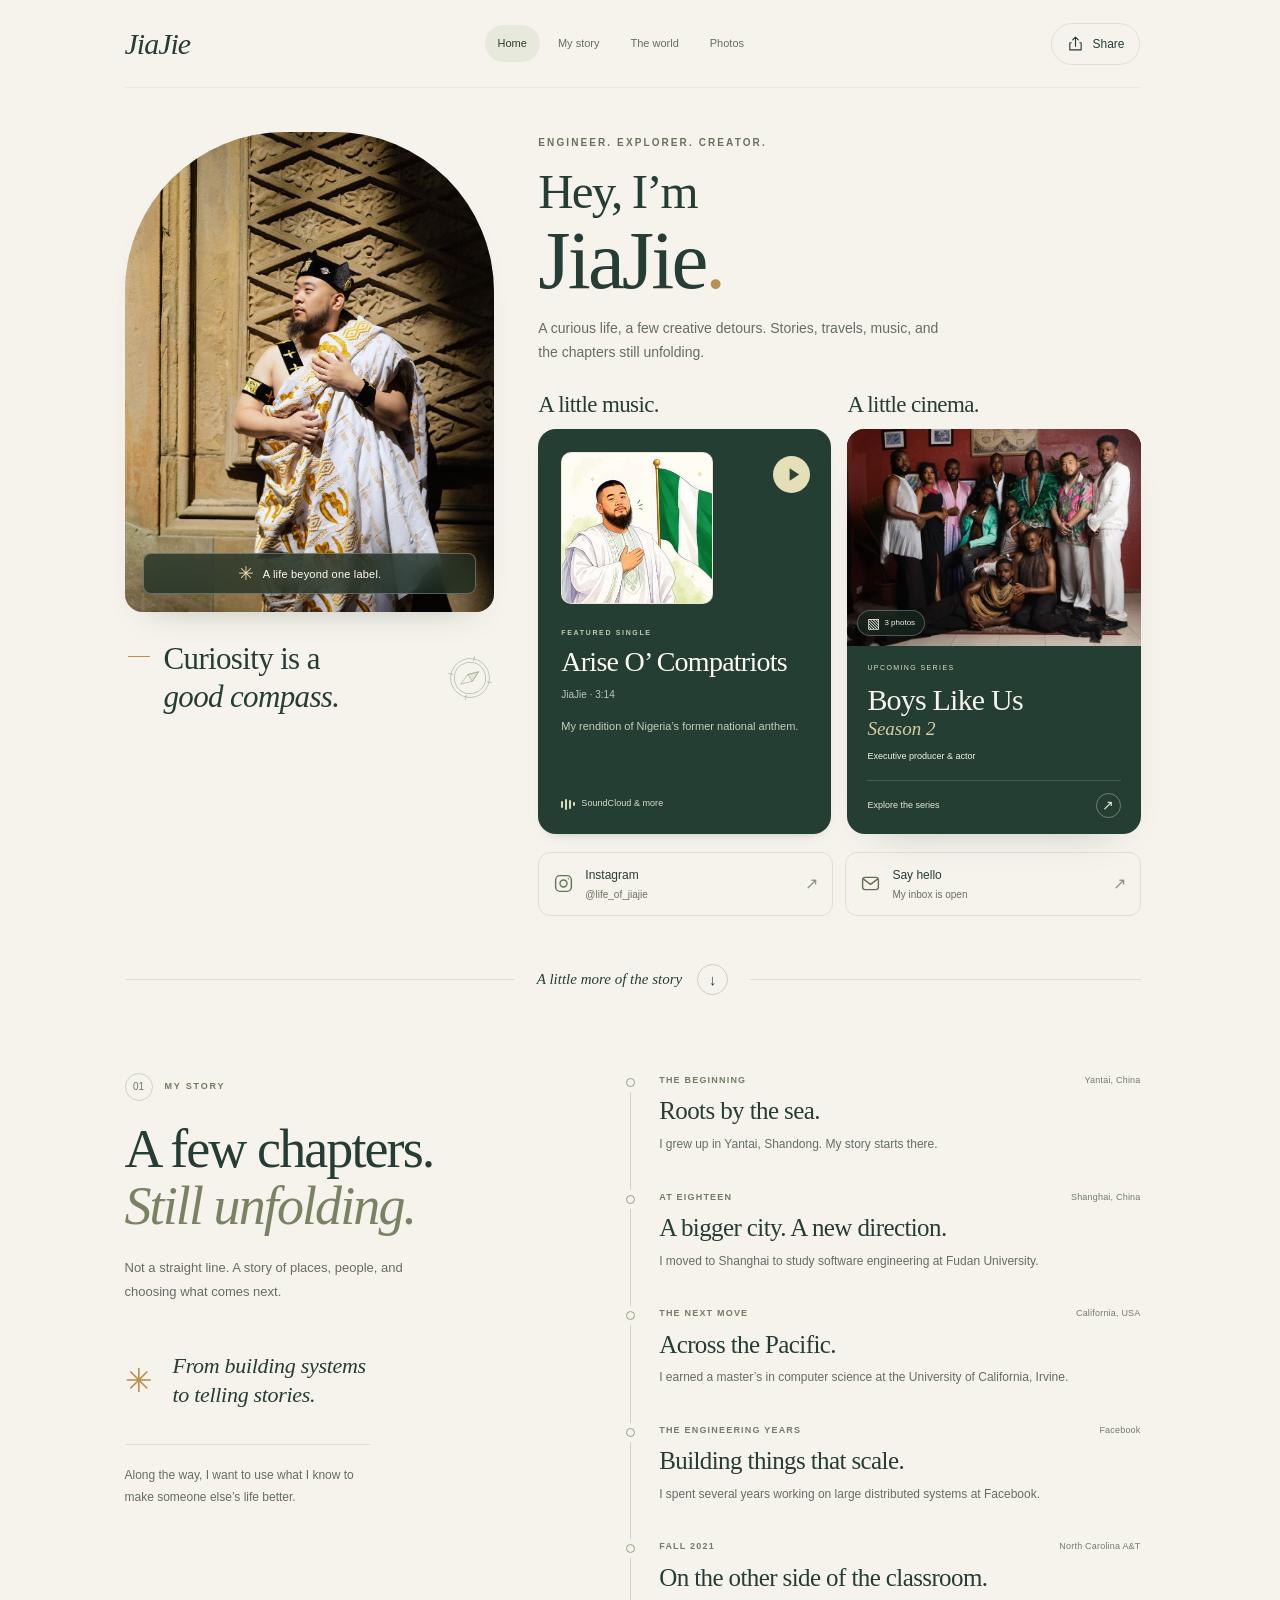
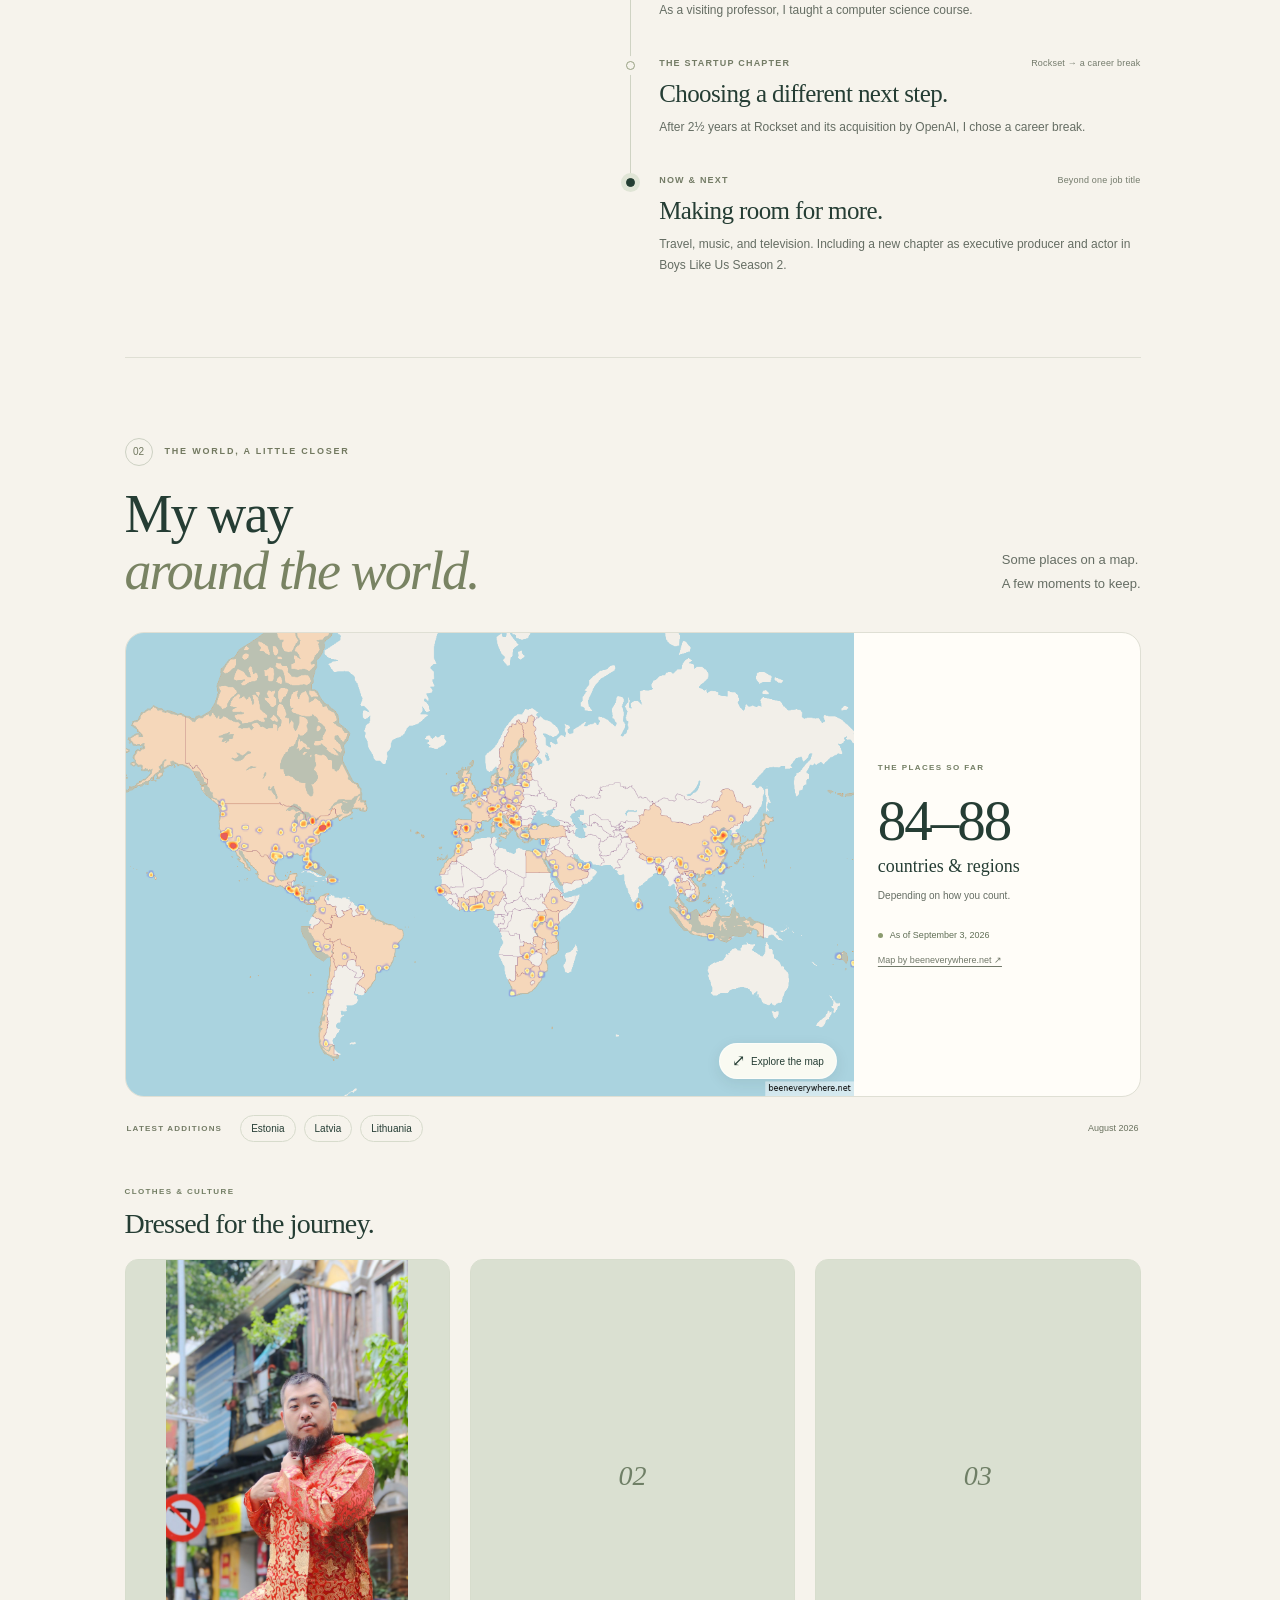
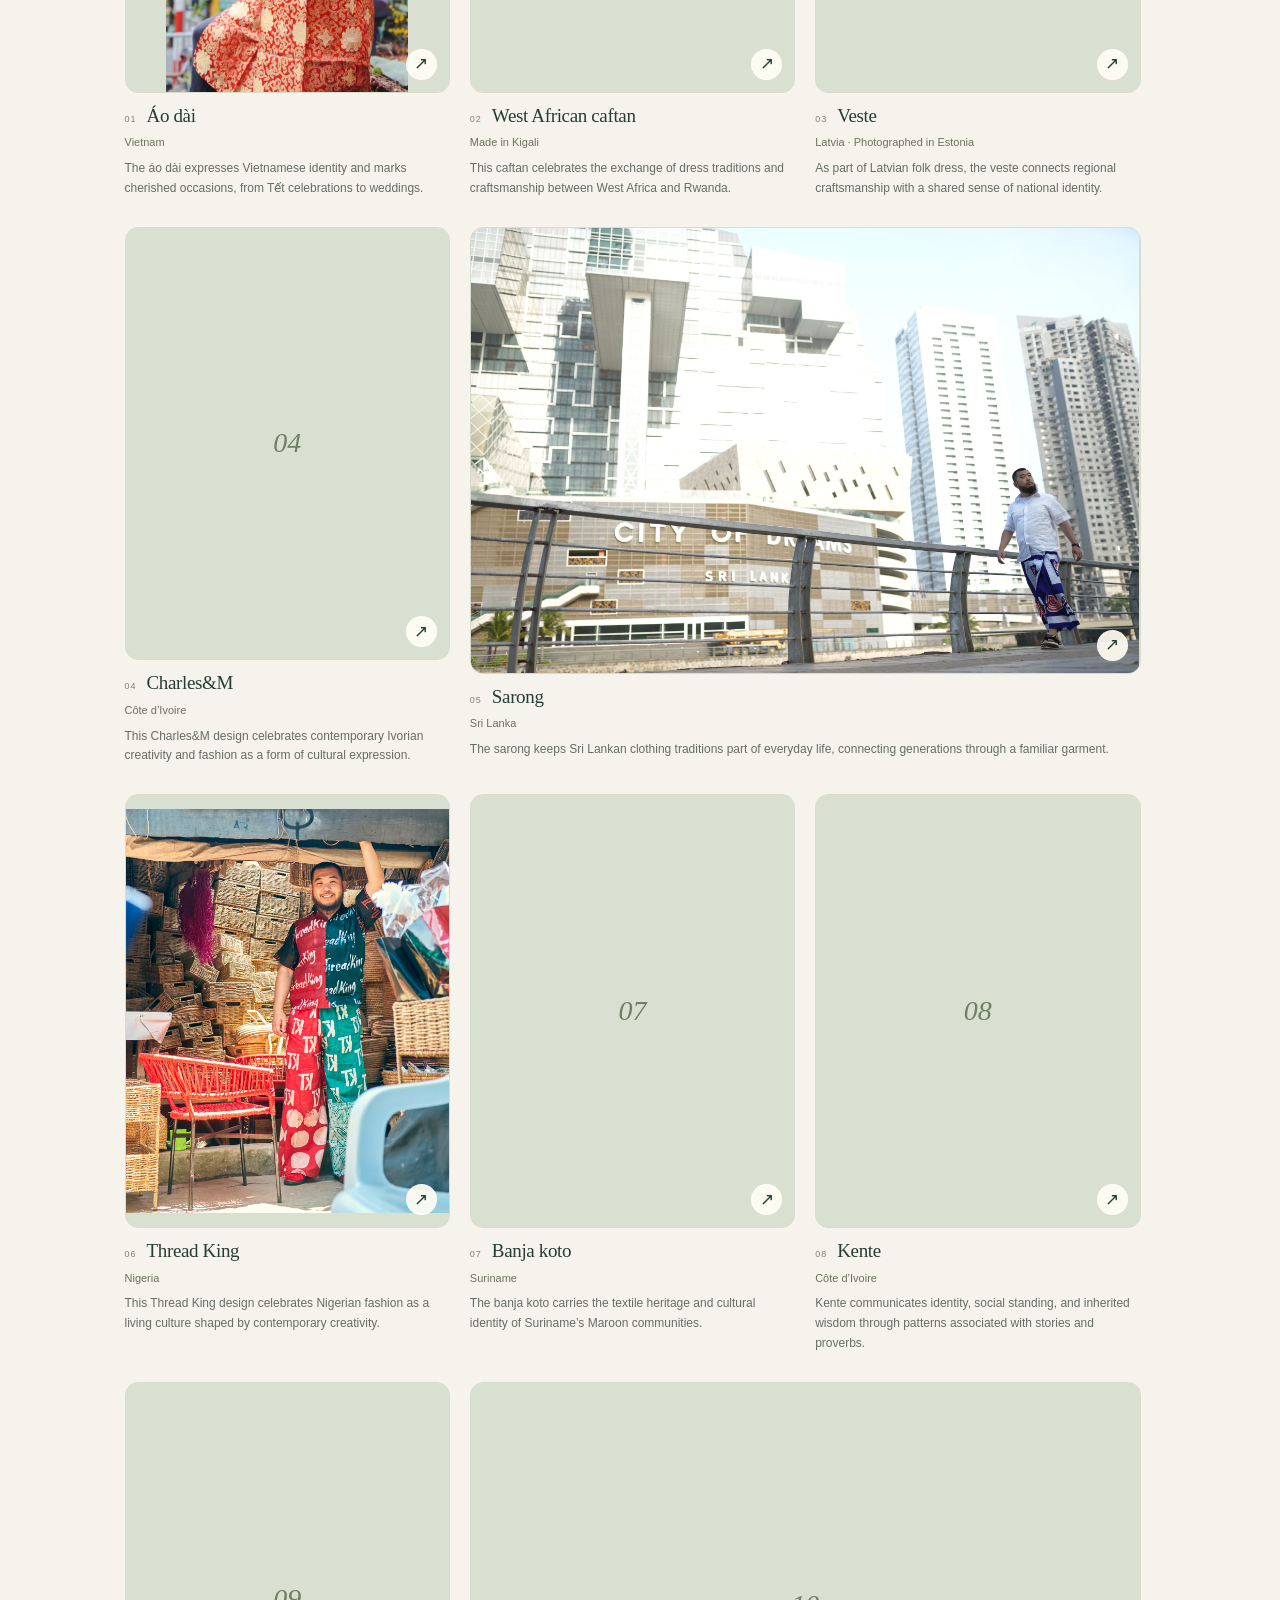
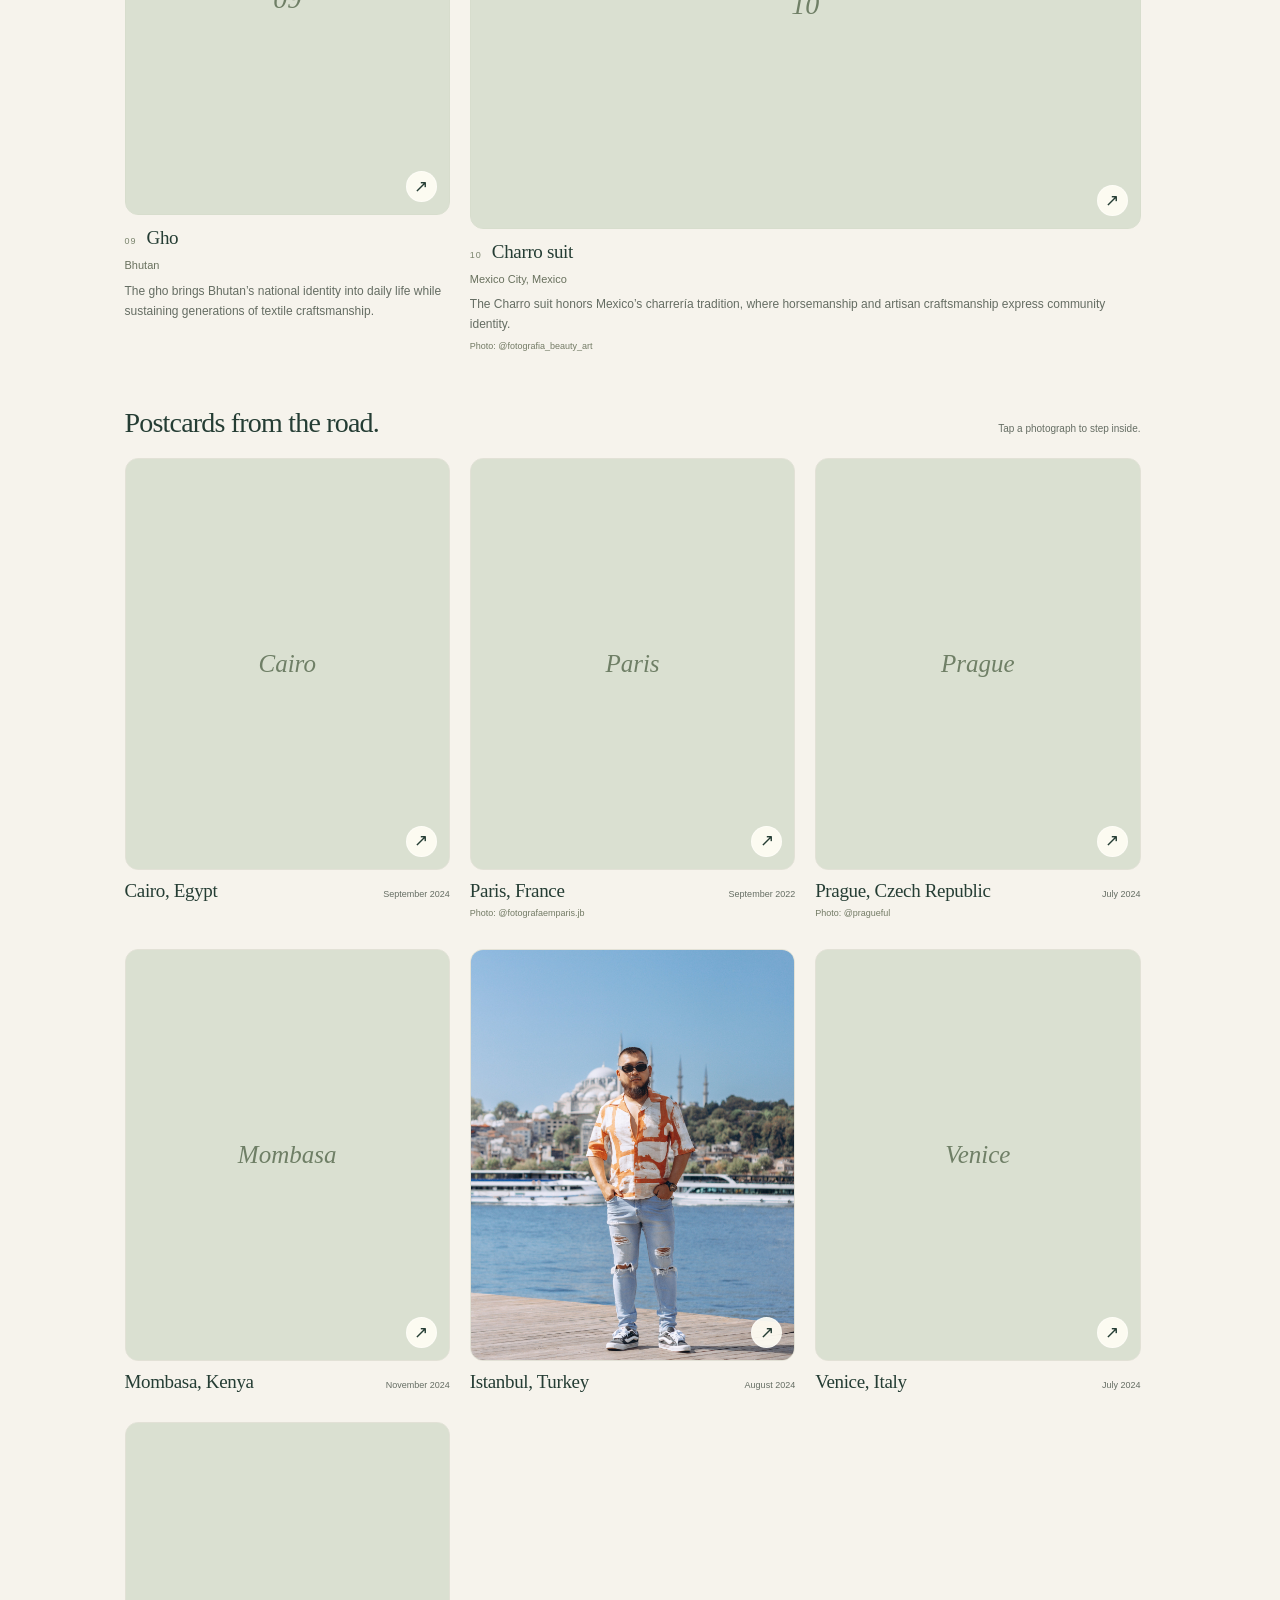
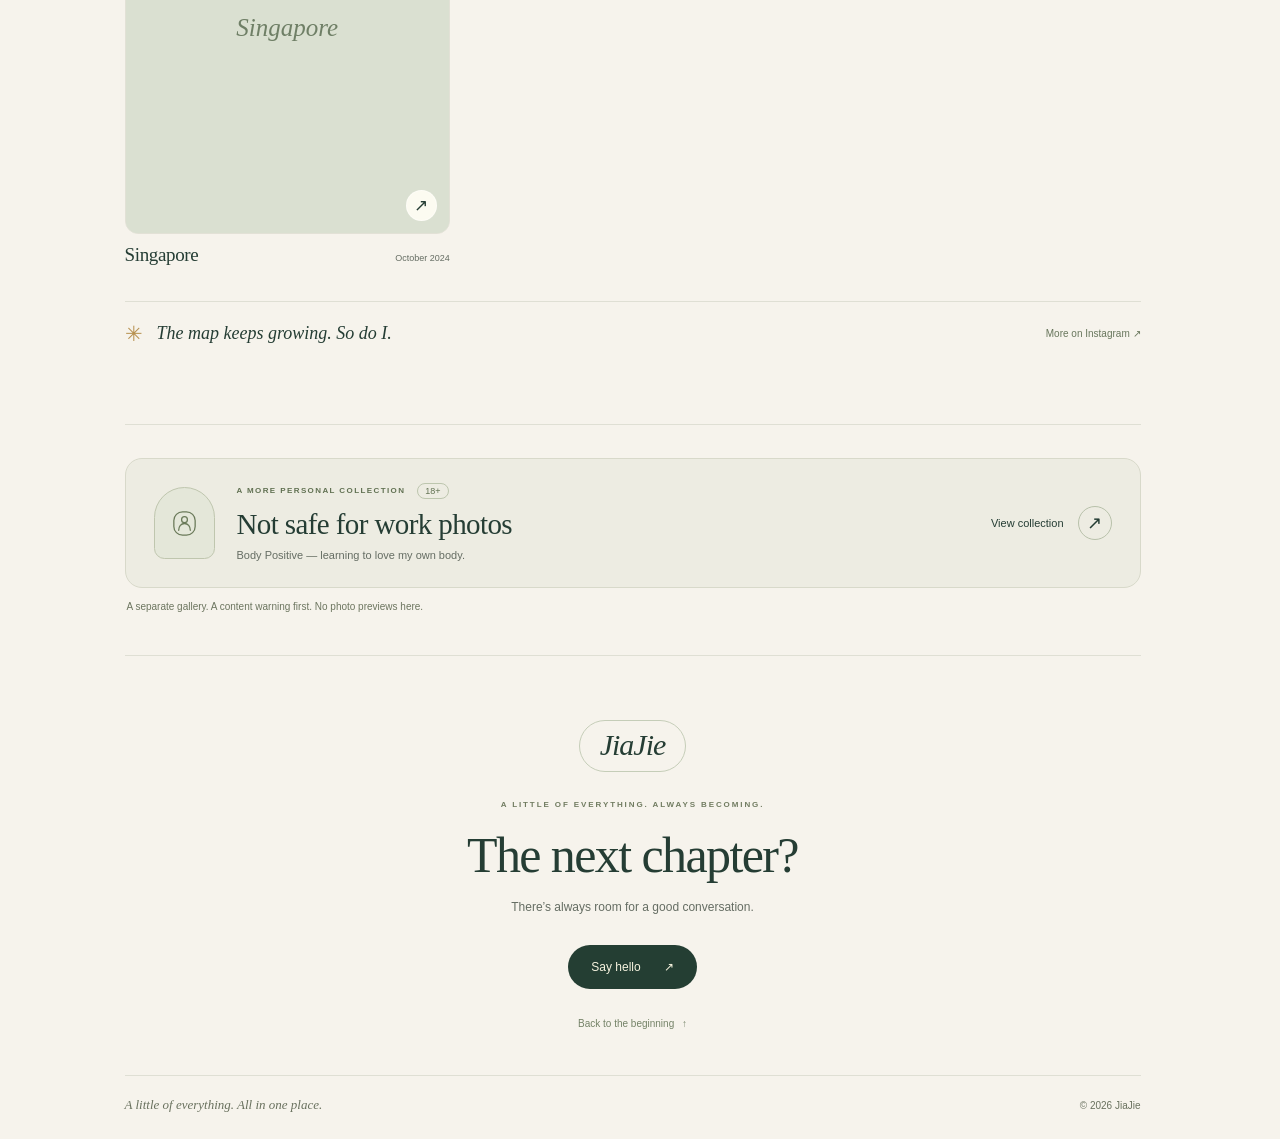
==== commit 38f78755: "Move Charro portrait into clothing gallery and widen landscape photos" ====
--- a/index.html
+++ b/index.html
@@ -122,7 +122,7 @@
 <span class="culture-image image-frame"><span aria-hidden="true" class="image-placeholder">04</span><img alt="JiaJie in a white and striped Charles&amp;M outfit, leaning on a wooden ladder in a studio." decoding="async" height="3125" loading="lazy" src="assets/culture/cultural-appreciation-04.jpg" width="2500"/><span aria-hidden="true" class="photo-expand">↗</span></span>
 <span class="culture-caption"><span class="culture-index" aria-hidden="true">04</span><strong>Charles&amp;M</strong></span>
 </a><figcaption class="culture-details"><p class="culture-location">Côte d’Ivoire</p><p class="culture-description">This Charles&amp;M design celebrates contemporary Ivorian creativity and fashion as a form of cultural expression.</p></figcaption></figure>
-<figure class="culture-card">
+<figure class="culture-card culture-card-wide">
 <a class="culture-open" href="assets/culture/cultural-appreciation-05.jpg" rel="noopener noreferrer" target="_blank" aria-label="Open Sarong · Sri Lanka">
 <span class="culture-image image-frame"><span aria-hidden="true" class="image-placeholder">05</span><img alt="JiaJie in a white shirt and patterned sarong beside a railing, with contemporary buildings behind him." decoding="async" height="1667" loading="lazy" src="assets/culture/cultural-appreciation-05.jpg" width="2500"/><span aria-hidden="true" class="photo-expand">↗</span></span>
 <span class="culture-caption"><span class="culture-index" aria-hidden="true">05</span><strong>Sarong</strong></span>
@@ -147,9 +147,14 @@
 <span class="culture-image image-frame"><span aria-hidden="true" class="image-placeholder">09</span><img alt="JiaJie in a striped gho by a mountain overlook in Bhutan, with buildings on the cliff behind him." decoding="async" height="3334" loading="lazy" src="assets/culture/cultural-appreciation-09.jpg" width="2500"/><span aria-hidden="true" class="photo-expand">↗</span></span>
 <span class="culture-caption"><span class="culture-index" aria-hidden="true">09</span><strong>Gho</strong></span>
 </a><figcaption class="culture-details"><p class="culture-location">Bhutan</p><p class="culture-description">The gho brings Bhutan’s national identity into daily life while sustaining generations of textile craftsmanship.</p></figcaption></figure>
+<figure class="culture-card culture-card-wide">
+<a class="culture-open" href="assets/culture/charro-suit-mexico.jpg" rel="noopener noreferrer" target="_blank" aria-label="Open Charro suit · Mexico City, Mexico">
+<span class="culture-image image-frame"><span aria-hidden="true" class="image-placeholder">10</span><img alt="JiaJie in a Charro suit in Mexico City, with the Palacio de Bellas Artes in the background." decoding="async" height="667" loading="lazy" src="assets/culture/charro-suit-mexico.jpg" width="1000"/><span aria-hidden="true" class="photo-expand">↗</span></span>
+<span class="culture-caption"><span class="culture-index" aria-hidden="true">10</span><strong>Charro suit</strong></span>
+</a><figcaption class="culture-details"><p class="culture-location">Mexico City, Mexico</p><p class="culture-description">The Charro suit honors Mexico’s charrería tradition, where horsemanship and artisan craftsmanship express community identity.</p><p class="photo-credit">Photo: <a href="https://www.instagram.com/fotografia_beauty_art/" rel="noopener noreferrer" target="_blank">@fotografia_beauty_art</a></p></figcaption></figure>
 </div></section>
 <div class="postcards-heading"><h3>Postcards from the road.</h3><span>Tap a photograph to step inside.</span></div>
-<div class="postcards-grid" id="travel-photos"><figure class="postcard postcard-wide"><a class="postcard-open" href="assets/postcards/mexico-city.jpg" rel="noopener noreferrer" target="_blank"><span class="postcard-image image-frame"><span aria-hidden="true" class="image-placeholder">Mexico City</span><img alt="Travel portrait in Mexico City, with the Palacio de Bellas Artes in the background." decoding="async" height="667" loading="lazy" src="assets/postcards/mexico-city.jpg" width="1000"/><span aria-hidden="true" class="photo-expand">↗</span></span><span class="postcard-caption"><strong>Mexico City, Mexico</strong><span>December 2024</span></span></a><figcaption class="photo-credit">Photo: <a href="https://www.instagram.com/fotografia_beauty_art/" rel="noopener noreferrer" target="_blank">@fotografia_beauty_art</a></figcaption></figure><figure class="postcard"><a class="postcard-open" href="assets/postcards/cairo.jpg" rel="noopener noreferrer" target="_blank"><span class="postcard-image image-frame"><span aria-hidden="true" class="image-placeholder">Cairo</span><img alt="Travel photograph near a pyramid in Egypt." decoding="async" height="1000" loading="lazy" src="assets/postcards/cairo.jpg" width="667"/><span aria-hidden="true" class="photo-expand">↗</span></span><span class="postcard-caption"><strong>Cairo, Egypt</strong><span>September 2024</span></span></a></figure><figure class="postcard"><a class="postcard-open" href="assets/postcards/paris.jpg" rel="noopener noreferrer" target="_blank"><span class="postcard-image image-frame"><span aria-hidden="true" class="image-placeholder">Paris</span><img alt="Travel portrait beside the Louvre pyramid in Paris." decoding="async" height="1000" loading="lazy" src="assets/postcards/paris.jpg" width="800"/><span aria-hidden="true" class="photo-expand">↗</span></span><span class="postcard-caption"><strong>Paris, France</strong><span>September 2022</span></span></a><figcaption class="photo-credit">Photo: <a href="https://www.instagram.com/fotografaemparis.jb/" rel="noopener noreferrer" target="_blank">@fotografaemparis.jb</a></figcaption></figure><figure class="postcard"><a class="postcard-open" href="assets/postcards/prague.jpg" rel="noopener noreferrer" target="_blank"><span class="postcard-image image-frame"><span aria-hidden="true" class="image-placeholder">Prague</span><img alt="Travel portrait on a cobbled street in Prague." decoding="async" height="1000" loading="lazy" src="assets/postcards/prague.jpg" width="667"/><span aria-hidden="true" class="photo-expand">↗</span></span><span class="postcard-caption"><strong>Prague, Czech Republic</strong><span>July 2024</span></span></a><figcaption class="photo-credit">Photo: <a href="https://www.instagram.com/pragueful/" rel="noopener noreferrer" target="_blank">@pragueful</a></figcaption></figure><figure class="postcard"><a class="postcard-open" href="assets/postcards/mombasa.jpg" rel="noopener noreferrer" target="_blank"><span class="postcard-image image-frame"><span aria-hidden="true" class="image-placeholder">Mombasa</span><img alt="Travel photograph on a sunny street in Mombasa." decoding="async" height="1000" loading="lazy" src="assets/postcards/mombasa.jpg" width="753"/><span aria-hidden="true" class="photo-expand">↗</span></span><span class="postcard-caption"><strong>Mombasa, Kenya</strong><span>November 2024</span></span></a></figure><figure class="postcard"><a class="postcard-open" href="assets/postcards/istanbul.jpg" rel="noopener noreferrer" target="_blank"><span class="postcard-image image-frame"><span aria-hidden="true" class="image-placeholder">Istanbul</span><img alt="Travel portrait by the waterfront in Istanbul." decoding="async" height="1000" loading="lazy" src="assets/postcards/istanbul.jpg" width="667"/><span aria-hidden="true" class="photo-expand">↗</span></span><span class="postcard-caption"><strong>Istanbul, Turkey</strong><span>August 2024</span></span></a></figure><figure class="postcard"><a class="postcard-open" href="assets/postcards/venice.jpg" rel="noopener noreferrer" target="_blank"><span class="postcard-image image-frame"><span aria-hidden="true" class="image-placeholder">Venice</span><img alt="Travel portrait beside a canal and bridge in Venice." decoding="async" height="1000" loading="lazy" src="assets/postcards/venice.jpg" width="667"/><span aria-hidden="true" class="photo-expand">↗</span></span><span class="postcard-caption"><strong>Venice, Italy</strong><span>July 2024</span></span></a></figure><figure class="postcard"><a class="postcard-open" href="assets/postcards/singapore.jpg" rel="noopener noreferrer" target="_blank"><span class="postcard-image image-frame"><span aria-hidden="true" class="image-placeholder">Singapore</span><img alt="Travel portrait beneath the Supertrees in Singapore." decoding="async" height="1000" loading="lazy" src="assets/postcards/singapore.jpg" width="667"/><span aria-hidden="true" class="photo-expand">↗</span></span><span class="postcard-caption"><strong>Singapore</strong><span>October 2024</span></span></a></figure></div>
+<div class="postcards-grid" id="travel-photos"><figure class="postcard"><a class="postcard-open" href="assets/postcards/cairo.jpg" rel="noopener noreferrer" target="_blank"><span class="postcard-image image-frame"><span aria-hidden="true" class="image-placeholder">Cairo</span><img alt="Travel photograph near a pyramid in Egypt." decoding="async" height="1000" loading="lazy" src="assets/postcards/cairo.jpg" width="667"/><span aria-hidden="true" class="photo-expand">↗</span></span><span class="postcard-caption"><strong>Cairo, Egypt</strong><span>September 2024</span></span></a></figure><figure class="postcard"><a class="postcard-open" href="assets/postcards/paris.jpg" rel="noopener noreferrer" target="_blank"><span class="postcard-image image-frame"><span aria-hidden="true" class="image-placeholder">Paris</span><img alt="Travel portrait beside the Louvre pyramid in Paris." decoding="async" height="1000" loading="lazy" src="assets/postcards/paris.jpg" width="800"/><span aria-hidden="true" class="photo-expand">↗</span></span><span class="postcard-caption"><strong>Paris, France</strong><span>September 2022</span></span></a><figcaption class="photo-credit">Photo: <a href="https://www.instagram.com/fotografaemparis.jb/" rel="noopener noreferrer" target="_blank">@fotografaemparis.jb</a></figcaption></figure><figure class="postcard"><a class="postcard-open" href="assets/postcards/prague.jpg" rel="noopener noreferrer" target="_blank"><span class="postcard-image image-frame"><span aria-hidden="true" class="image-placeholder">Prague</span><img alt="Travel portrait on a cobbled street in Prague." decoding="async" height="1000" loading="lazy" src="assets/postcards/prague.jpg" width="667"/><span aria-hidden="true" class="photo-expand">↗</span></span><span class="postcard-caption"><strong>Prague, Czech Republic</strong><span>July 2024</span></span></a><figcaption class="photo-credit">Photo: <a href="https://www.instagram.com/pragueful/" rel="noopener noreferrer" target="_blank">@pragueful</a></figcaption></figure><figure class="postcard"><a class="postcard-open" href="assets/postcards/mombasa.jpg" rel="noopener noreferrer" target="_blank"><span class="postcard-image image-frame"><span aria-hidden="true" class="image-placeholder">Mombasa</span><img alt="Travel photograph on a sunny street in Mombasa." decoding="async" height="1000" loading="lazy" src="assets/postcards/mombasa.jpg" width="753"/><span aria-hidden="true" class="photo-expand">↗</span></span><span class="postcard-caption"><strong>Mombasa, Kenya</strong><span>November 2024</span></span></a></figure><figure class="postcard"><a class="postcard-open" href="assets/postcards/istanbul.jpg" rel="noopener noreferrer" target="_blank"><span class="postcard-image image-frame"><span aria-hidden="true" class="image-placeholder">Istanbul</span><img alt="Travel portrait by the waterfront in Istanbul." decoding="async" height="1000" loading="lazy" src="assets/postcards/istanbul.jpg" width="667"/><span aria-hidden="true" class="photo-expand">↗</span></span><span class="postcard-caption"><strong>Istanbul, Turkey</strong><span>August 2024</span></span></a></figure><figure class="postcard"><a class="postcard-open" href="assets/postcards/venice.jpg" rel="noopener noreferrer" target="_blank"><span class="postcard-image image-frame"><span aria-hidden="true" class="image-placeholder">Venice</span><img alt="Travel portrait beside a canal and bridge in Venice." decoding="async" height="1000" loading="lazy" src="assets/postcards/venice.jpg" width="667"/><span aria-hidden="true" class="photo-expand">↗</span></span><span class="postcard-caption"><strong>Venice, Italy</strong><span>July 2024</span></span></a></figure><figure class="postcard"><a class="postcard-open" href="assets/postcards/singapore.jpg" rel="noopener noreferrer" target="_blank"><span class="postcard-image image-frame"><span aria-hidden="true" class="image-placeholder">Singapore</span><img alt="Travel portrait beneath the Supertrees in Singapore." decoding="async" height="1000" loading="lazy" src="assets/postcards/singapore.jpg" width="667"/><span aria-hidden="true" class="photo-expand">↗</span></span><span class="postcard-caption"><strong>Singapore</strong><span>October 2024</span></span></a></figure></div>
 <div class="travel-sentinel" hidden="" id="travel-sentinel"><button class="quiet-button" id="load-more-photos" type="button">A few more places <span aria-hidden="true">↓</span></button><span aria-live="polite" class="sr-only" id="travel-load-status" role="status"></span></div>
 <div class="travel-endnote"><span aria-hidden="true" class="note-star">✳</span><p>The map keeps growing. So do I.</p><a href="https://www.instagram.com/life_of_jiajie/" id="travel-instagram" rel="noopener noreferrer" target="_blank">More on Instagram <span aria-hidden="true">↗</span></a></div>
 </section>
--- a/scroll.css
+++ b/scroll.css
@@ -67,9 +67,11 @@
 .culture-heading > p { max-width: 285px; margin: 0; color: var(--muted); font-size: 11px; line-height: 1.7; }
 .culture-grid { display: grid; grid-template-columns: repeat(3,minmax(0,1fr)); gap: 28px 20px; }
 .culture-card { margin: 0; min-width: 0; }
+.culture-card-wide { grid-column: span 2; }
 .culture-open { display: block; }
 .culture-image { display: block; aspect-ratio: 3 / 4; border-radius: 13px; background: #e0e4d7; border: 1px solid #d7ddcd; transition: border-color .2s, box-shadow .2s; }
 .culture-image img { width: 100%; height: 100%; object-fit: contain; }
+.culture-card-wide .culture-image { aspect-ratio: 3 / 2; }
 .culture-image .image-placeholder { font: italic 28px var(--serif); color: #6f7f66; }
 .culture-open:hover .culture-image { border-color: #96a187; box-shadow: 0 6px 18px -12px #243e3380; }
 .culture-caption { display: flex; align-items: baseline; gap: 10px; margin-top: 11px; }
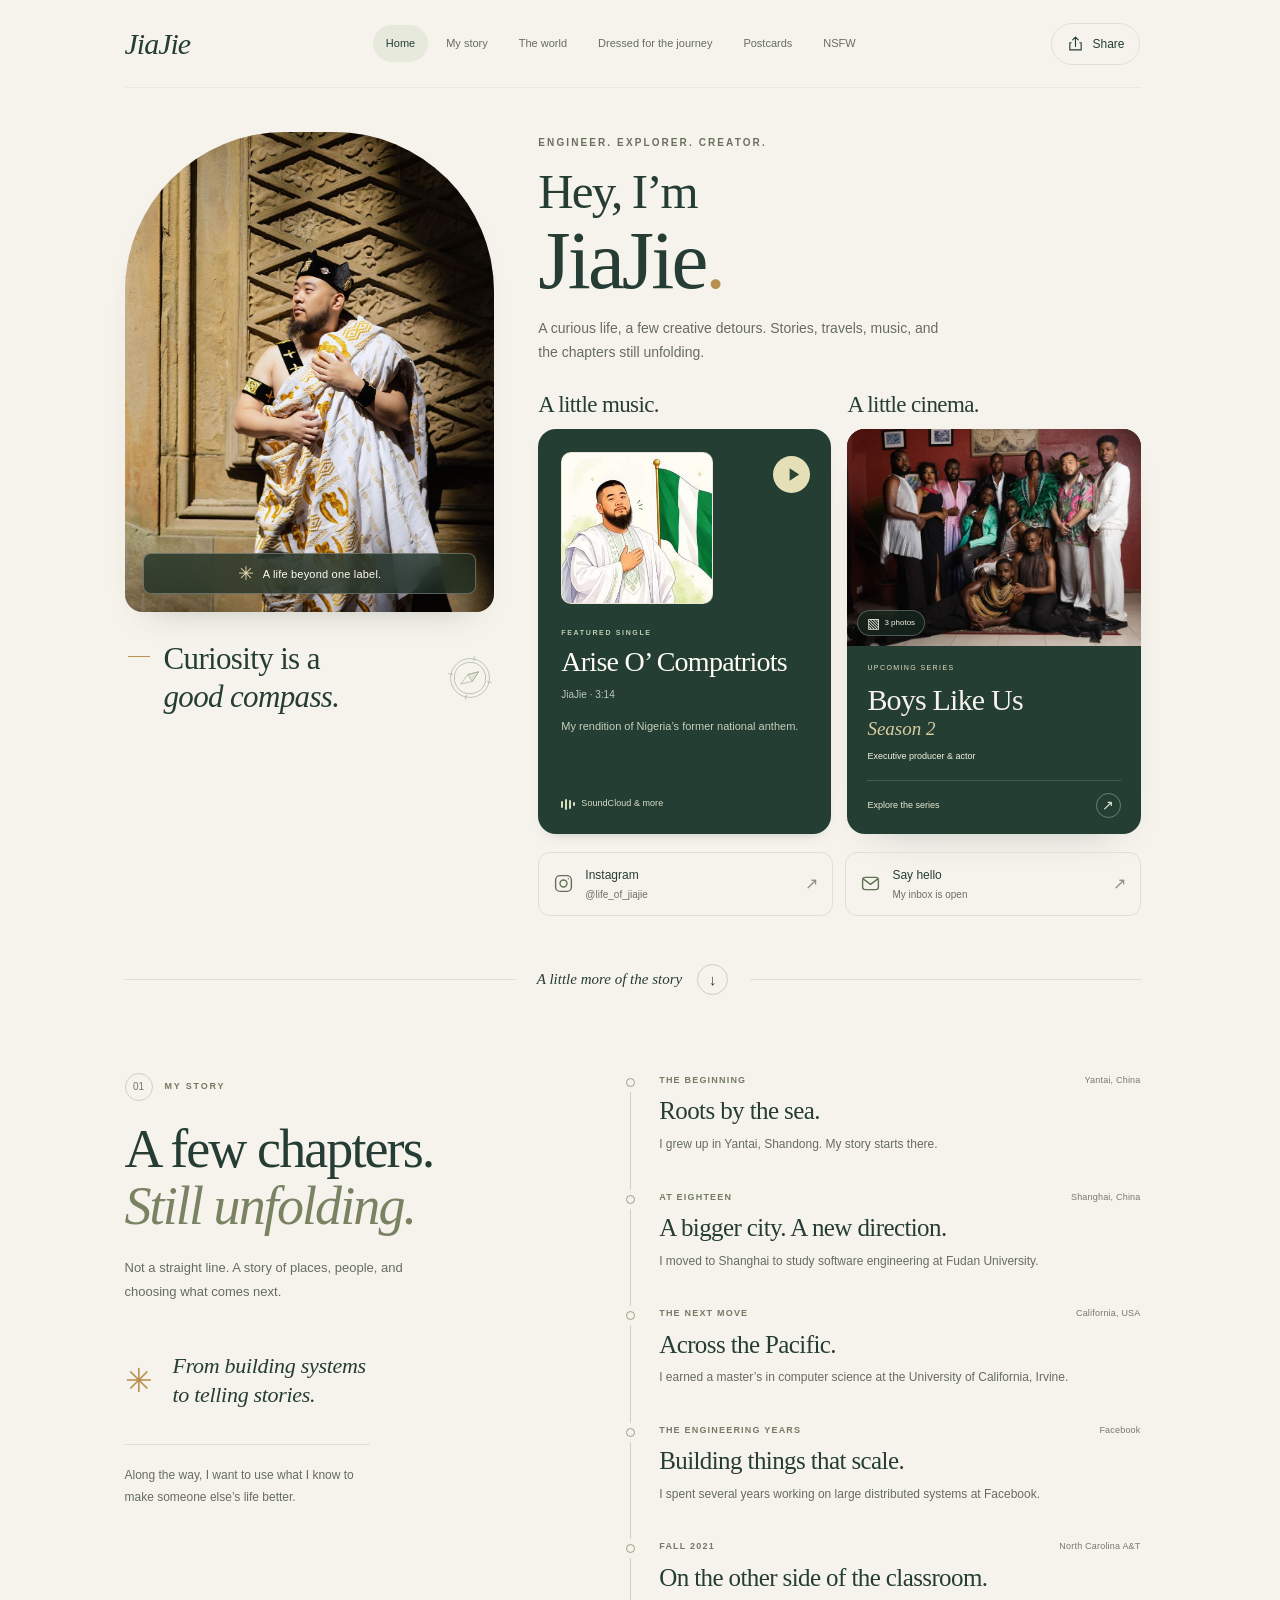
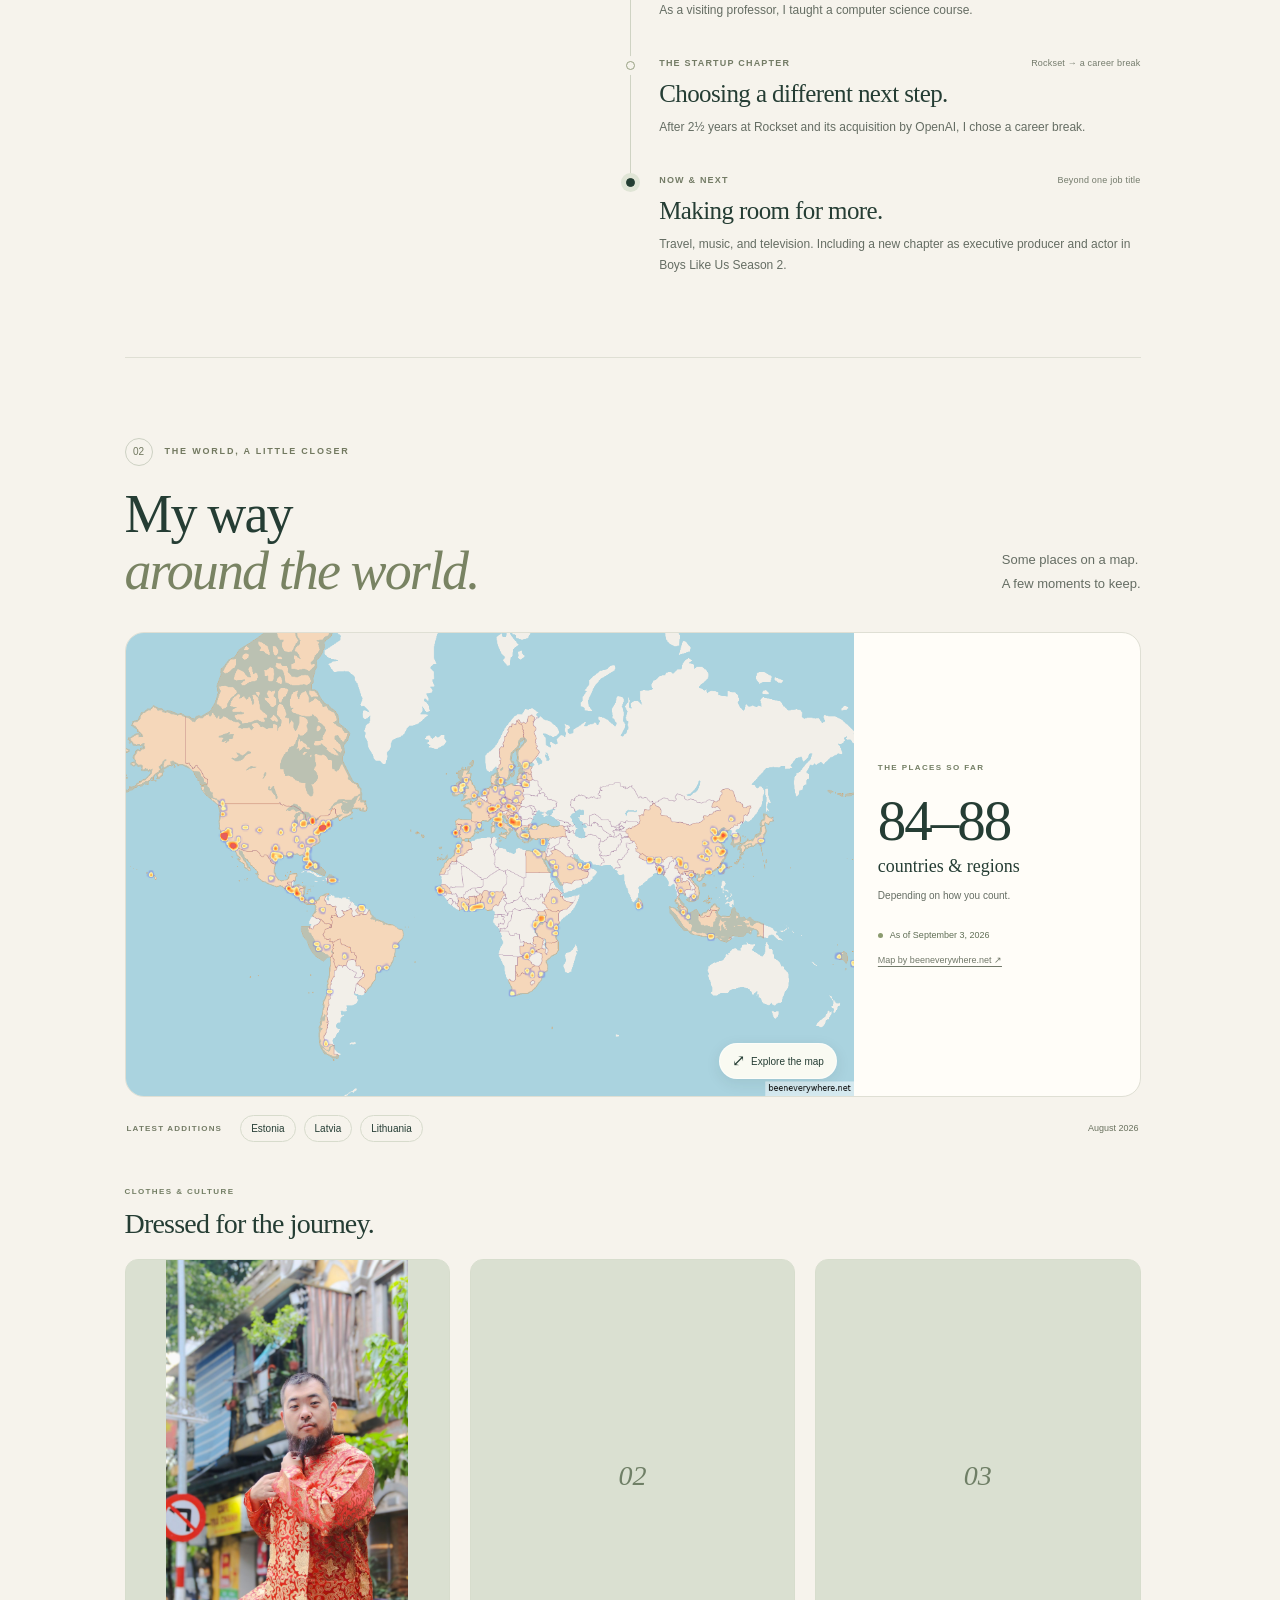
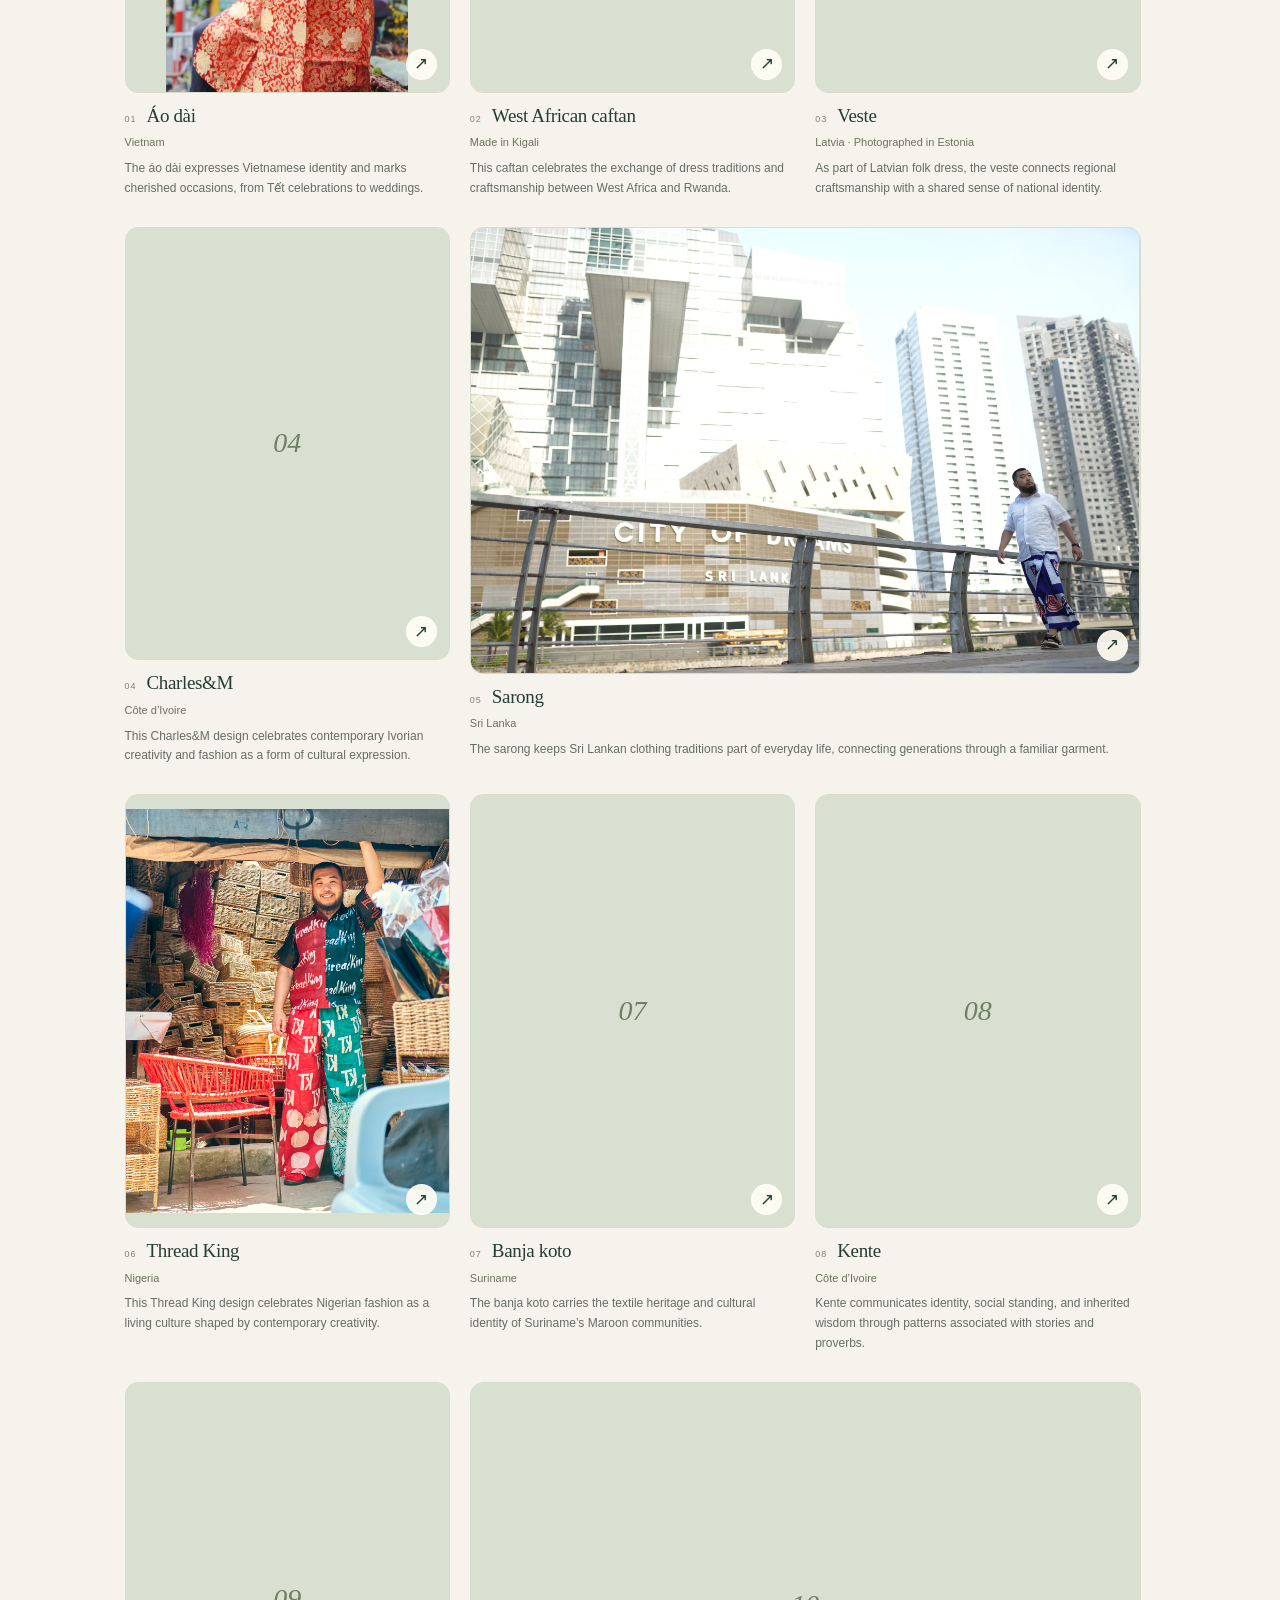
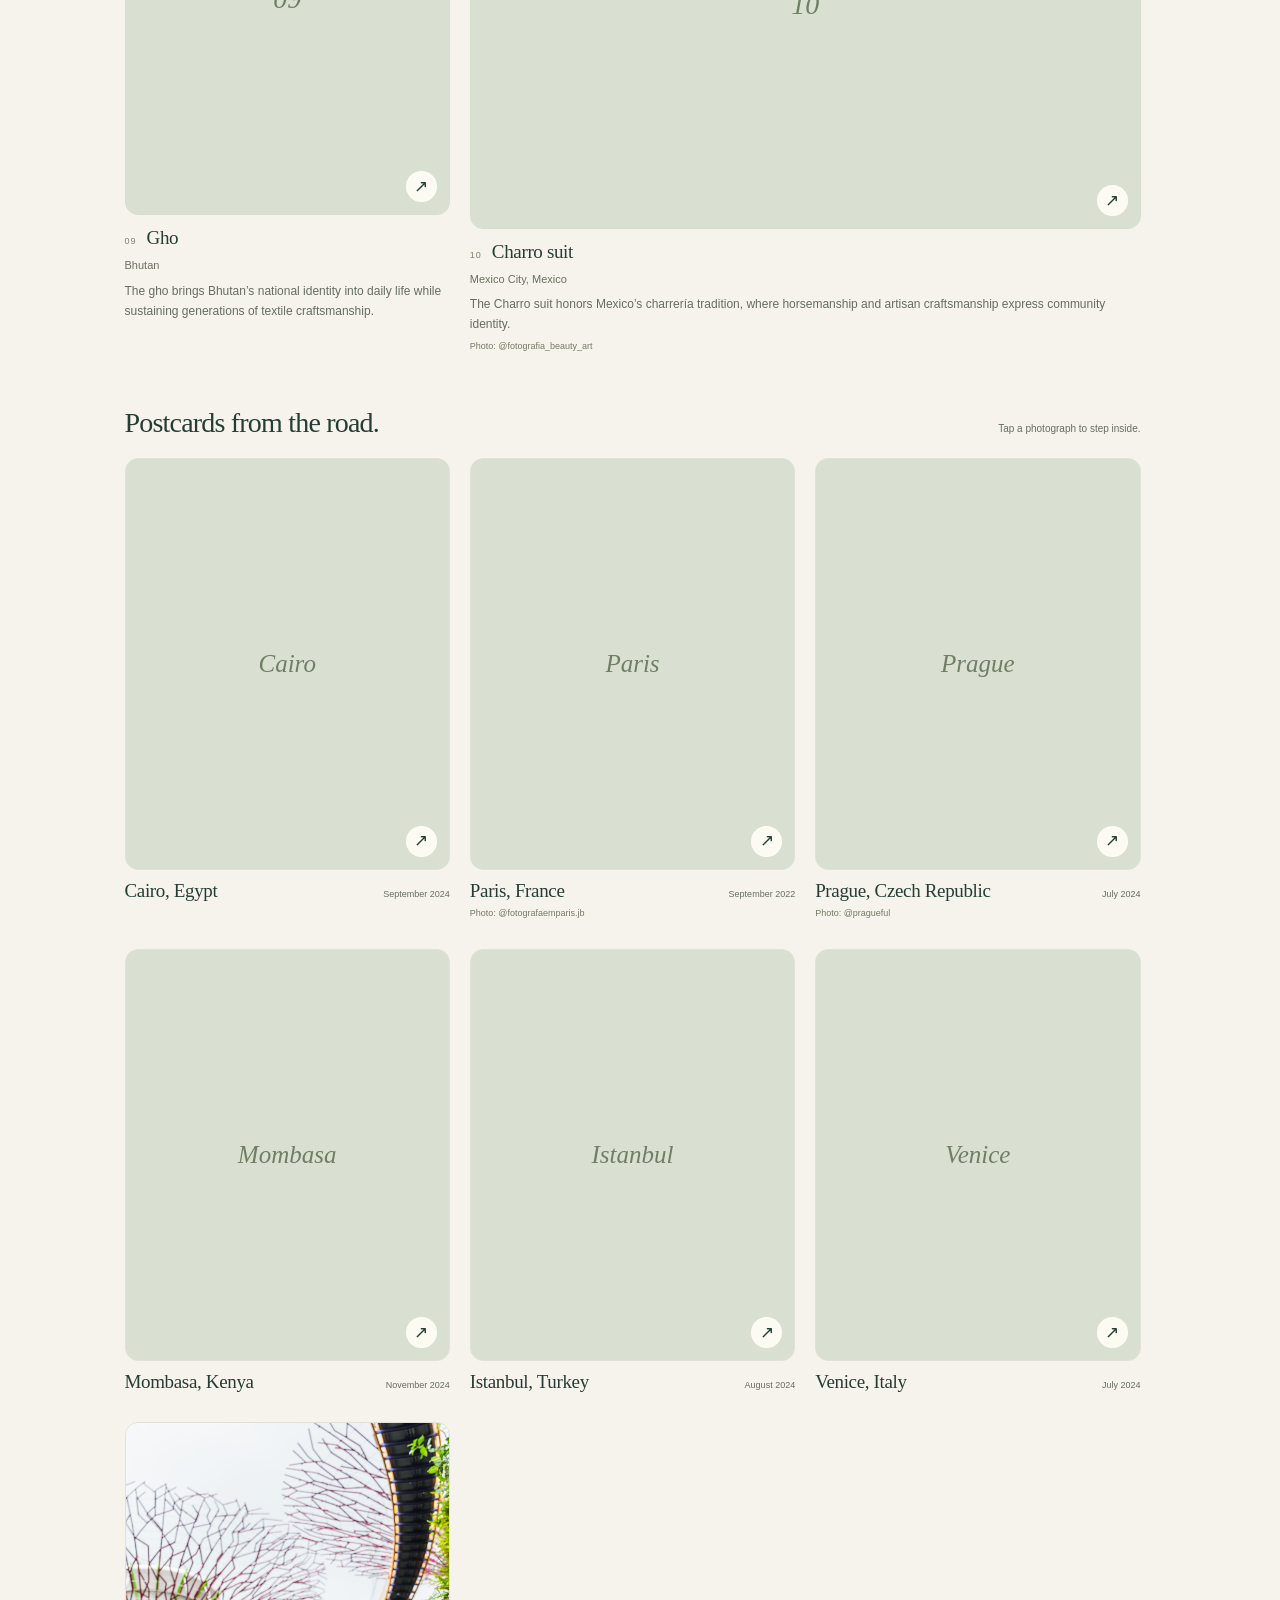
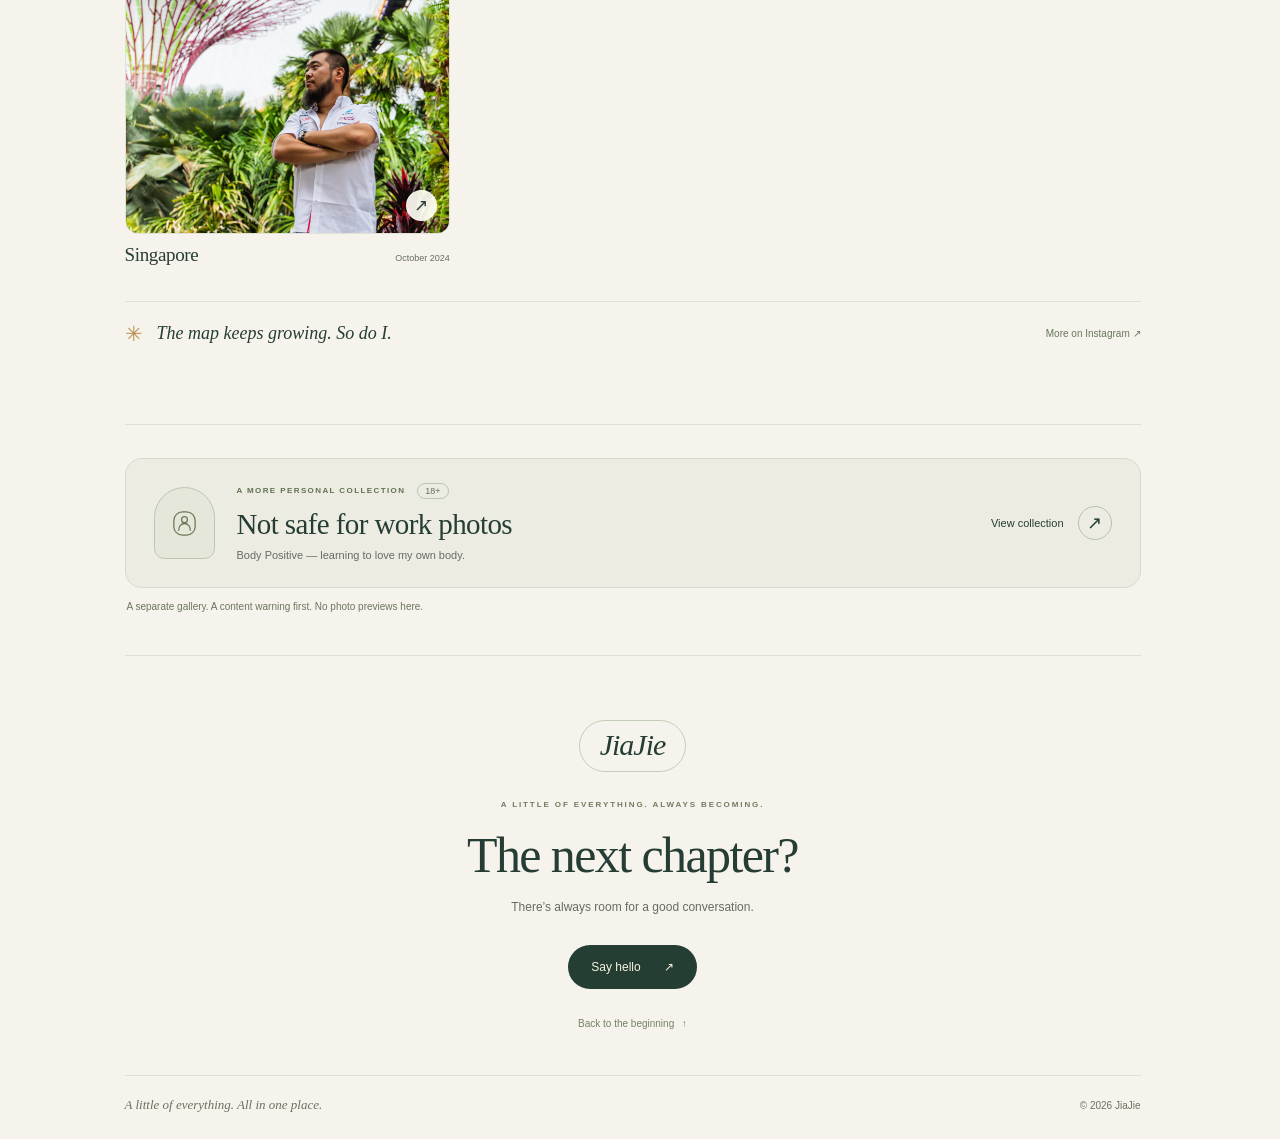
==== commit 43de1b11: "Add clothing and postcard navigation and label NSFW link" ====
--- a/index.html
+++ b/index.html
@@ -28,7 +28,7 @@
 <a aria-label="JiaJie home" class="wordmark" href="#home">
 <span id="profile-wordmark">JiaJie</span>
 </a>
-<nav aria-label="Explore the page" class="chapter-nav"><a aria-current="location" class="is-active" href="#home">Home</a><a href="#story">My story</a><a href="#world">The world</a><a href="#body-positive">Photos</a></nav>
+<nav aria-label="Explore the page" class="chapter-nav"><a aria-current="location" class="is-active" href="#home">Home</a><a href="#story">My story</a><a href="#world">The world</a><a href="#culture">Dressed for the journey</a><a href="#postcards">Postcards</a><a href="#body-positive">NSFW</a></nav>
 <button aria-label="Share this page" class="share-button" hidden="" id="share-page" type="button">
 <svg aria-hidden="true" class="icon" fill="none" stroke="currentColor" stroke-linecap="round" stroke-linejoin="round" stroke-width="1.6" viewbox="0 0 24 24"><path d="M12 16V3m-4 4 4-4 4 4M6 11H4v10h16V11h-2"></path></svg>
 <span>Share</span>
@@ -153,7 +153,7 @@
 <span class="culture-caption"><span class="culture-index" aria-hidden="true">10</span><strong>Charro suit</strong></span>
 </a><figcaption class="culture-details"><p class="culture-location">Mexico City, Mexico</p><p class="culture-description">The Charro suit honors Mexico’s charrería tradition, where horsemanship and artisan craftsmanship express community identity.</p><p class="photo-credit">Photo: <a href="https://www.instagram.com/fotografia_beauty_art/" rel="noopener noreferrer" target="_blank">@fotografia_beauty_art</a></p></figcaption></figure>
 </div></section>
-<div class="postcards-heading"><h3>Postcards from the road.</h3><span>Tap a photograph to step inside.</span></div>
+<div class="postcards-heading" id="postcards"><h3>Postcards from the road.</h3><span>Tap a photograph to step inside.</span></div>
 <div class="postcards-grid" id="travel-photos"><figure class="postcard"><a class="postcard-open" href="assets/postcards/cairo.jpg" rel="noopener noreferrer" target="_blank"><span class="postcard-image image-frame"><span aria-hidden="true" class="image-placeholder">Cairo</span><img alt="Travel photograph near a pyramid in Egypt." decoding="async" height="1000" loading="lazy" src="assets/postcards/cairo.jpg" width="667"/><span aria-hidden="true" class="photo-expand">↗</span></span><span class="postcard-caption"><strong>Cairo, Egypt</strong><span>September 2024</span></span></a></figure><figure class="postcard"><a class="postcard-open" href="assets/postcards/paris.jpg" rel="noopener noreferrer" target="_blank"><span class="postcard-image image-frame"><span aria-hidden="true" class="image-placeholder">Paris</span><img alt="Travel portrait beside the Louvre pyramid in Paris." decoding="async" height="1000" loading="lazy" src="assets/postcards/paris.jpg" width="800"/><span aria-hidden="true" class="photo-expand">↗</span></span><span class="postcard-caption"><strong>Paris, France</strong><span>September 2022</span></span></a><figcaption class="photo-credit">Photo: <a href="https://www.instagram.com/fotografaemparis.jb/" rel="noopener noreferrer" target="_blank">@fotografaemparis.jb</a></figcaption></figure><figure class="postcard"><a class="postcard-open" href="assets/postcards/prague.jpg" rel="noopener noreferrer" target="_blank"><span class="postcard-image image-frame"><span aria-hidden="true" class="image-placeholder">Prague</span><img alt="Travel portrait on a cobbled street in Prague." decoding="async" height="1000" loading="lazy" src="assets/postcards/prague.jpg" width="667"/><span aria-hidden="true" class="photo-expand">↗</span></span><span class="postcard-caption"><strong>Prague, Czech Republic</strong><span>July 2024</span></span></a><figcaption class="photo-credit">Photo: <a href="https://www.instagram.com/pragueful/" rel="noopener noreferrer" target="_blank">@pragueful</a></figcaption></figure><figure class="postcard"><a class="postcard-open" href="assets/postcards/mombasa.jpg" rel="noopener noreferrer" target="_blank"><span class="postcard-image image-frame"><span aria-hidden="true" class="image-placeholder">Mombasa</span><img alt="Travel photograph on a sunny street in Mombasa." decoding="async" height="1000" loading="lazy" src="assets/postcards/mombasa.jpg" width="753"/><span aria-hidden="true" class="photo-expand">↗</span></span><span class="postcard-caption"><strong>Mombasa, Kenya</strong><span>November 2024</span></span></a></figure><figure class="postcard"><a class="postcard-open" href="assets/postcards/istanbul.jpg" rel="noopener noreferrer" target="_blank"><span class="postcard-image image-frame"><span aria-hidden="true" class="image-placeholder">Istanbul</span><img alt="Travel portrait by the waterfront in Istanbul." decoding="async" height="1000" loading="lazy" src="assets/postcards/istanbul.jpg" width="667"/><span aria-hidden="true" class="photo-expand">↗</span></span><span class="postcard-caption"><strong>Istanbul, Turkey</strong><span>August 2024</span></span></a></figure><figure class="postcard"><a class="postcard-open" href="assets/postcards/venice.jpg" rel="noopener noreferrer" target="_blank"><span class="postcard-image image-frame"><span aria-hidden="true" class="image-placeholder">Venice</span><img alt="Travel portrait beside a canal and bridge in Venice." decoding="async" height="1000" loading="lazy" src="assets/postcards/venice.jpg" width="667"/><span aria-hidden="true" class="photo-expand">↗</span></span><span class="postcard-caption"><strong>Venice, Italy</strong><span>July 2024</span></span></a></figure><figure class="postcard"><a class="postcard-open" href="assets/postcards/singapore.jpg" rel="noopener noreferrer" target="_blank"><span class="postcard-image image-frame"><span aria-hidden="true" class="image-placeholder">Singapore</span><img alt="Travel portrait beneath the Supertrees in Singapore." decoding="async" height="1000" loading="lazy" src="assets/postcards/singapore.jpg" width="667"/><span aria-hidden="true" class="photo-expand">↗</span></span><span class="postcard-caption"><strong>Singapore</strong><span>October 2024</span></span></a></figure></div>
 <div class="travel-sentinel" hidden="" id="travel-sentinel"><button class="quiet-button" id="load-more-photos" type="button">A few more places <span aria-hidden="true">↓</span></button><span aria-live="polite" class="sr-only" id="travel-load-status" role="status"></span></div>
 <div class="travel-endnote"><span aria-hidden="true" class="note-star">✳</span><p>The map keeps growing. So do I.</p><a href="https://www.instagram.com/life_of_jiajie/" id="travel-instagram" rel="noopener noreferrer" target="_blank">More on Instagram <span aria-hidden="true">↗</span></a></div>
--- a/scroll.css
+++ b/scroll.css
@@ -61,6 +61,7 @@
 #latest-stops-list span { font-size: 10px; border: 1px solid #d7dbcc; padding: 5px 10px; border-radius: 30px; }
 .stops-date { font-size: 9px; color: #69715e; margin-left: auto; }
 .culture-section { margin-top: 44px; }
+.culture-section, .postcards-heading { scroll-margin-top: 16px; }
 .culture-heading { display: flex; justify-content: space-between; align-items: flex-end; gap: 24px; margin-bottom: 19px; }
 .culture-heading .eyebrow { color: #737e64; font-size: 8px; letter-spacing: 1.4px; margin-bottom: 10px; }
 .culture-heading h3 { font: 28px/1.12 var(--serif); letter-spacing: -.8px; margin: 0; }
@@ -185,6 +186,10 @@
 .gallery-dialog.is-map .gallery-stage { background: #e7ece2; }
 @media (min-width:1200px) { .page-shell { padding-top:0; } .masthead { margin-bottom:44px; } }
 @media (min-width:701px) and (max-width:950px) {
+ html { scroll-padding-top:146px; }
+ .masthead { display:grid; grid-template-columns:1fr auto; gap:8px 12px; padding-block:12px 10px; }
+ .chapter-nav { grid-column:1 / -1; grid-row:2; justify-content:space-between; }
+ .share-button { justify-self:end; }
  .chapter-nav { gap:0; } .chapter-nav a { padding:9px 10px; font-size:10px; }
  .story-chapter { gap:36px; grid-template-columns:minmax(0,.8fr) minmax(0,1.1fr); }
  .chapter-title { font-size:40px; }
@@ -198,11 +203,11 @@
  .project-tagline { margin-block:16px; }
 }
 @media (max-width:700px) {
- html { scroll-padding-top:126px; }
+ html { scroll-padding-top:164px; }
  .page-shell { max-width:600px; padding:0 22px; }
  .masthead { display:grid; grid-template-columns:1fr auto; gap:8px 12px; padding-top:16px; padding-bottom:10px; margin-bottom:24px; min-height:100px; }
  .wordmark { align-self:center; }
- .chapter-nav { grid-column:1 / -1; grid-row:2; justify-content:space-between; gap:2px; }
+ .chapter-nav { display:grid; grid-template-columns:max-content repeat(2,minmax(0,1fr)); grid-column:1 / -1; grid-row:2; gap:3px 2px; }
  .chapter-nav a { flex:1; text-align:center; font-size:10px; padding:8px 9px; }
  .share-button { justify-self:end; }
  .home-chapter { max-width:420px; margin:auto; }
--- a/revision.css
+++ b/revision.css
@@ -31,7 +31,7 @@
 .project-card-featured .project-discover { margin-top: auto; font-size: 9px; padding-top: 12px; gap: 8px; }
 .project-card-featured .project-arrow { width: 25px; height: 25px; font-size: 14px; }
 /* Discreet, image-free entry. There is no blurred NSFW image underneath. */
-.body-positive-entry { padding: 33px 0 41px; border-top: 1px solid var(--line); scroll-margin-top: 130px; }
+.body-positive-entry { padding: 33px 0 41px; border-top: 1px solid var(--line); scroll-margin-top: 16px; }
 .body-entry-card { display: flex; align-items: center; gap: 22px; padding: 24px 28px; border: 1px solid #d8d9ca; border-radius: 17px; background: #edece2; transition: background .2s, border-color .2s; }
 .body-entry-card:hover { background: #e7e8db; border-color: #b6bea6; }
 .body-entry-symbol { display: grid; place-items: center; flex-shrink: 0; width: 61px; height: 72px; border: 1px solid #bfc6ae; border-radius: 32px 32px 11px 11px; color: #697958; background: #e4e7d9; }
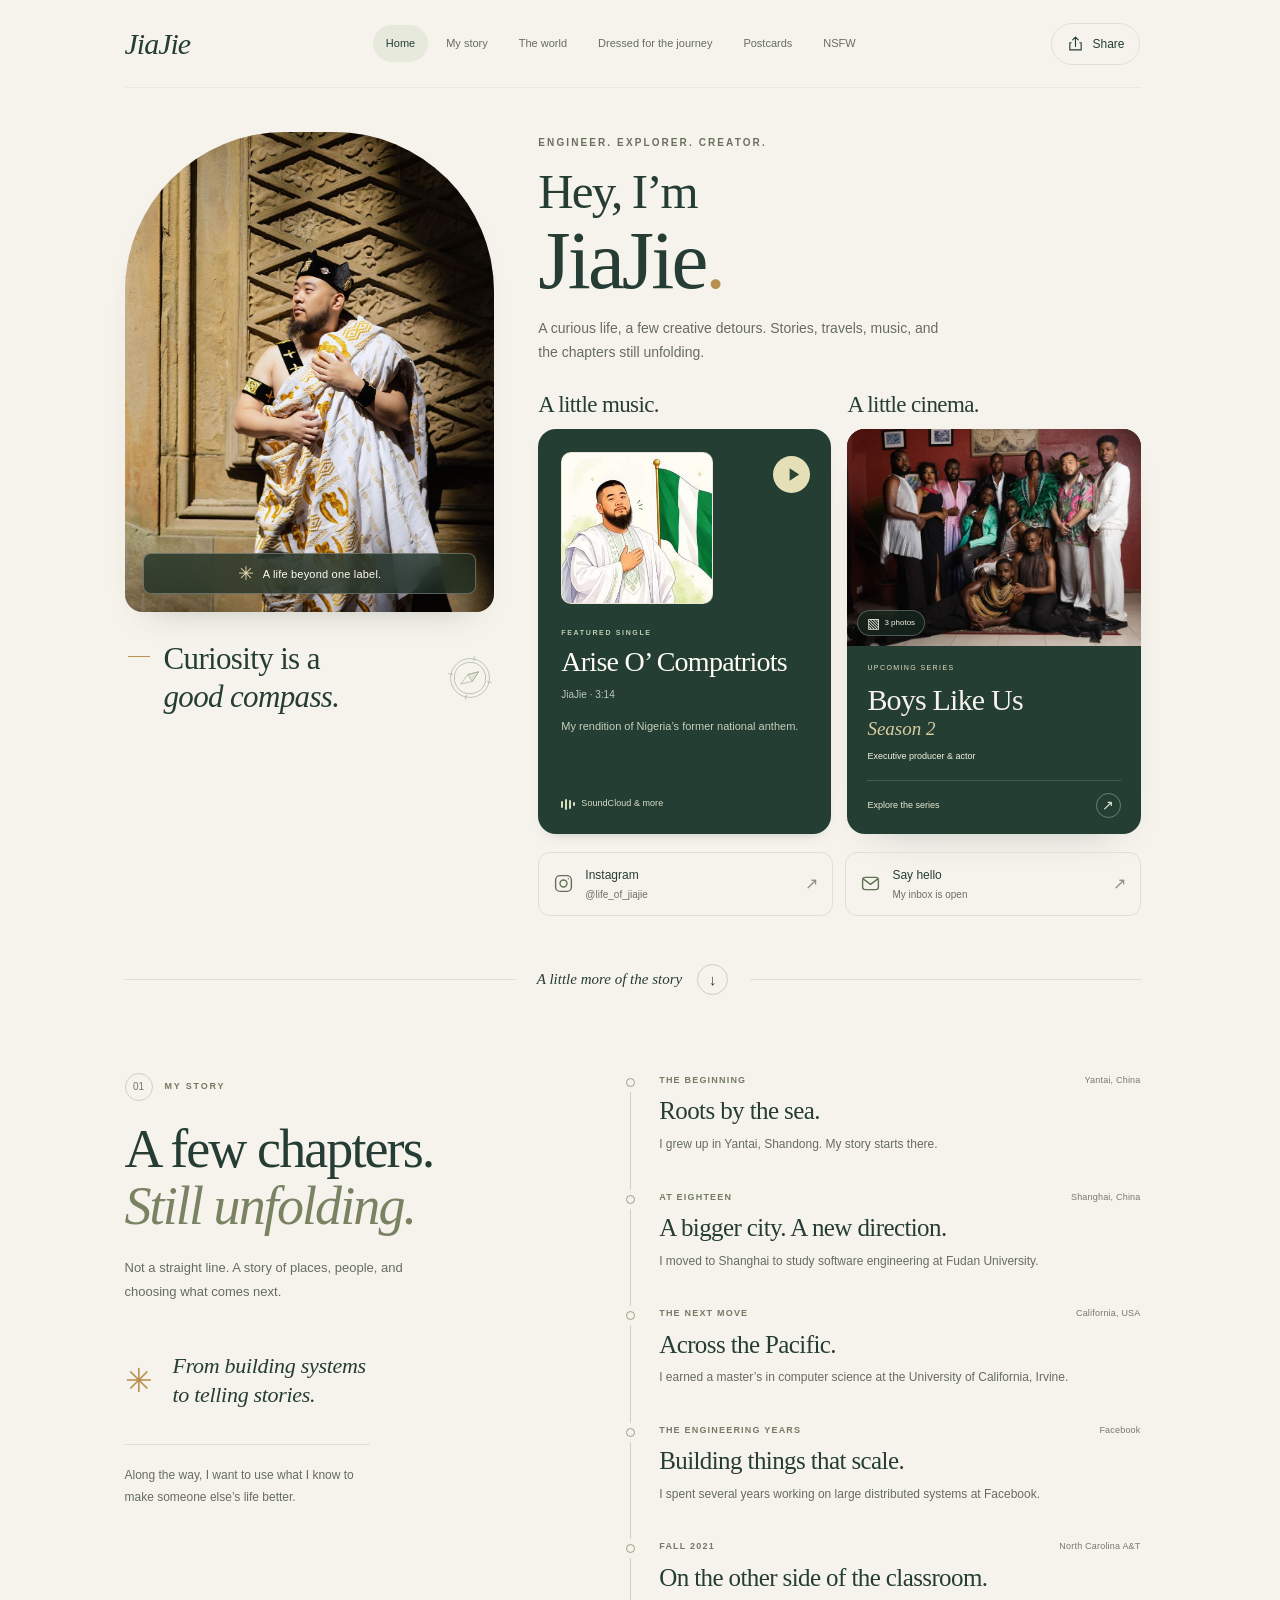
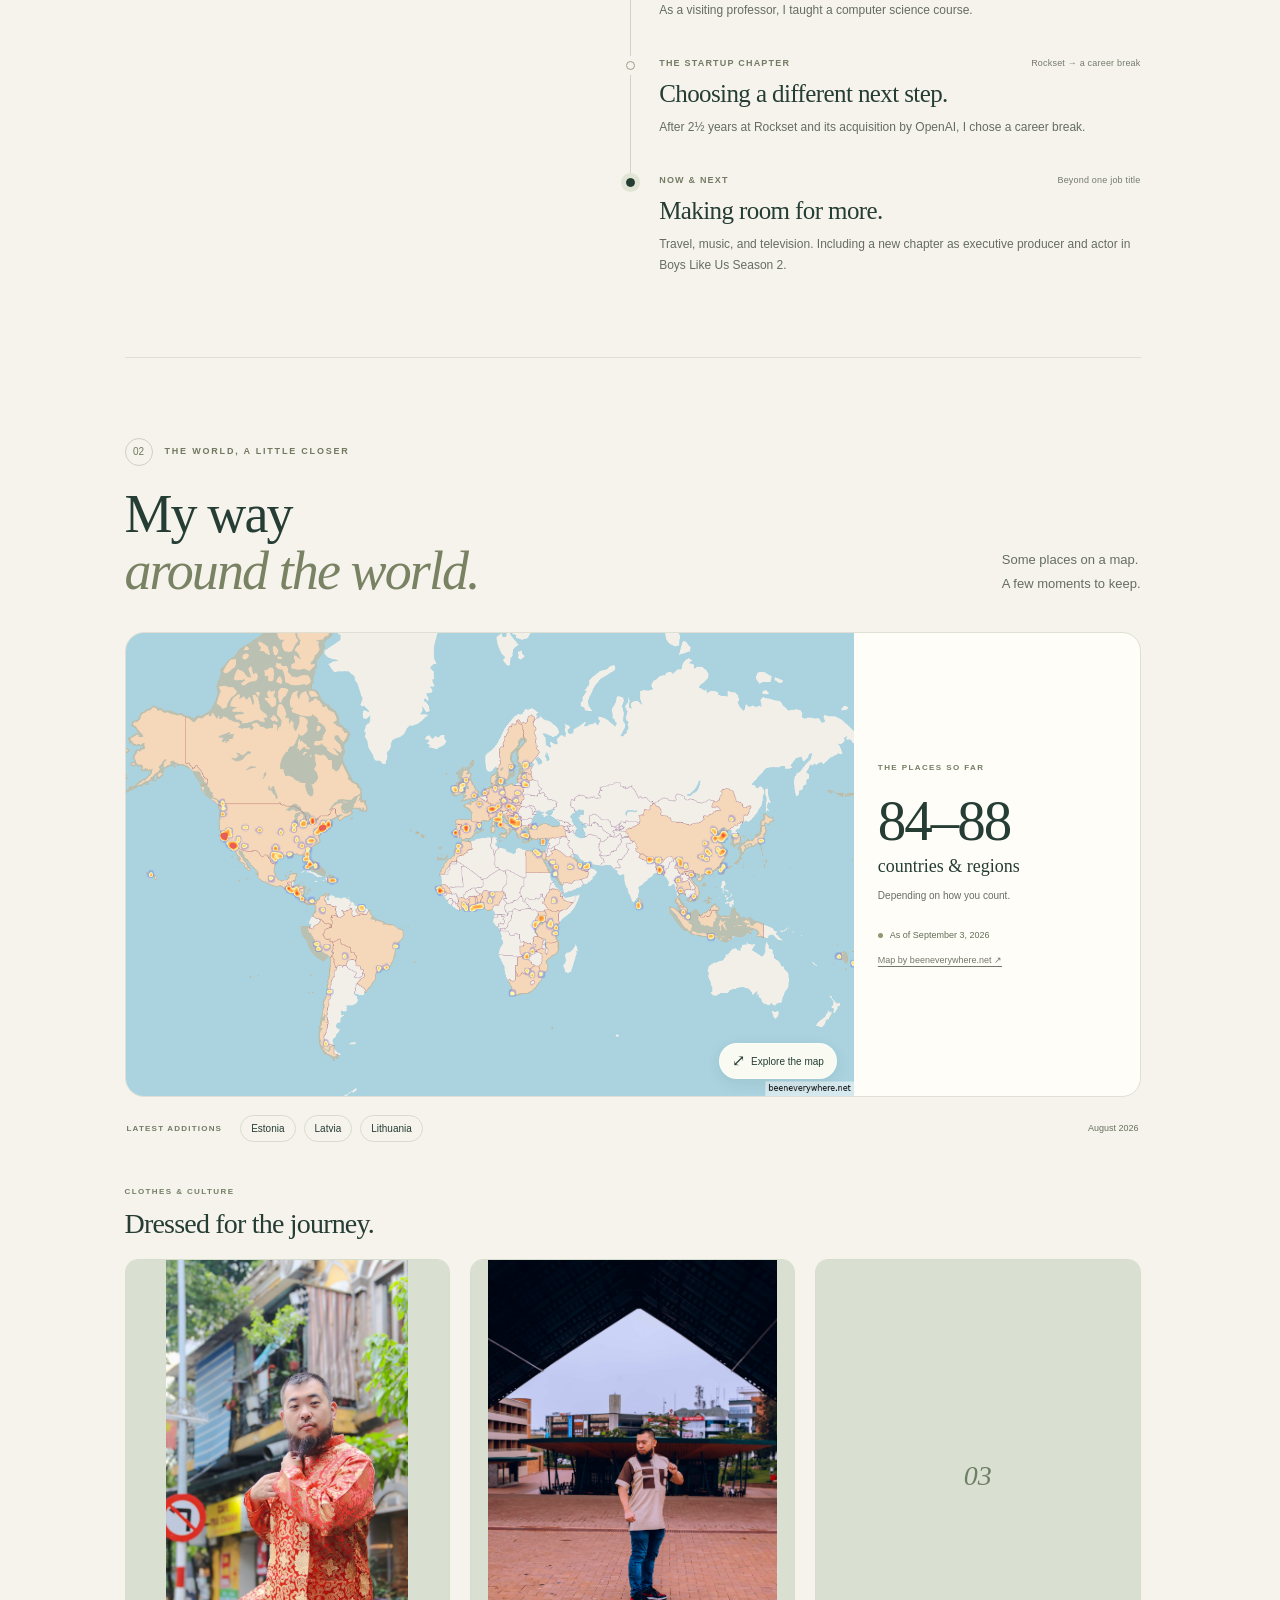
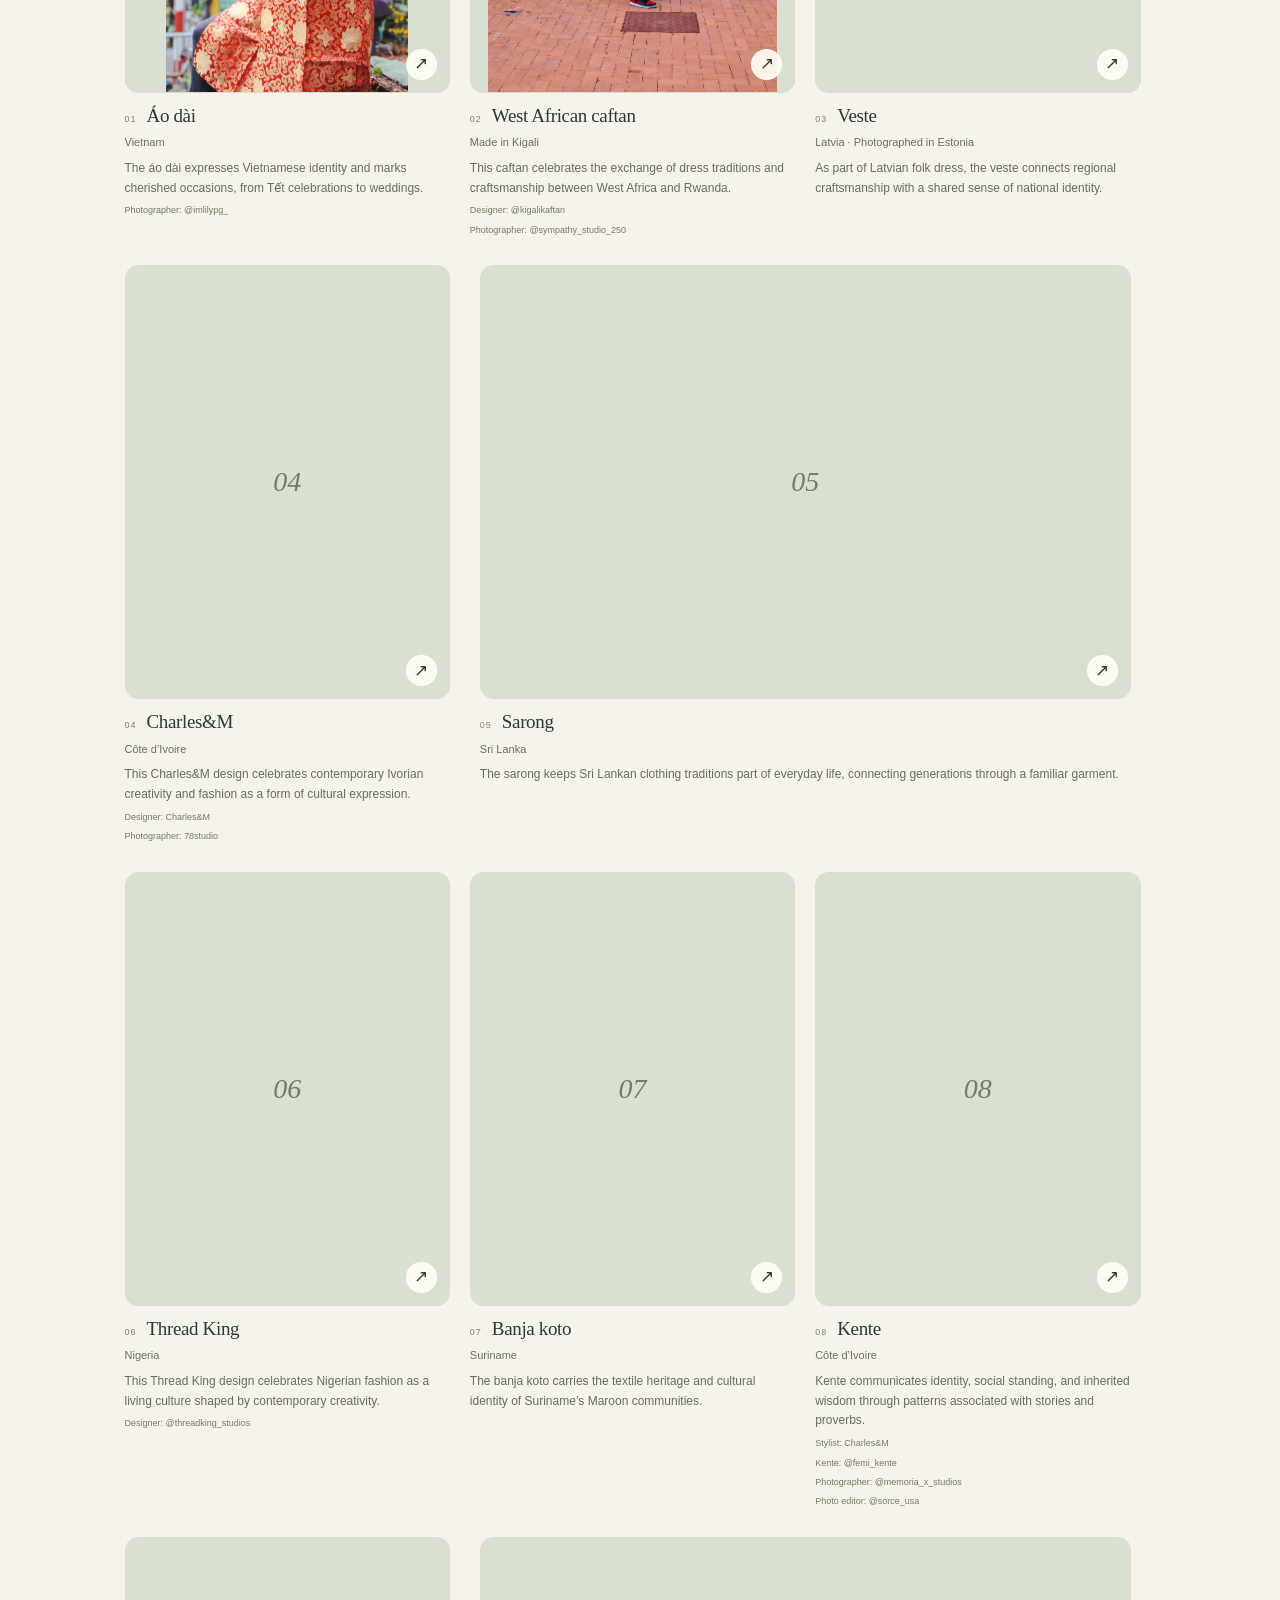
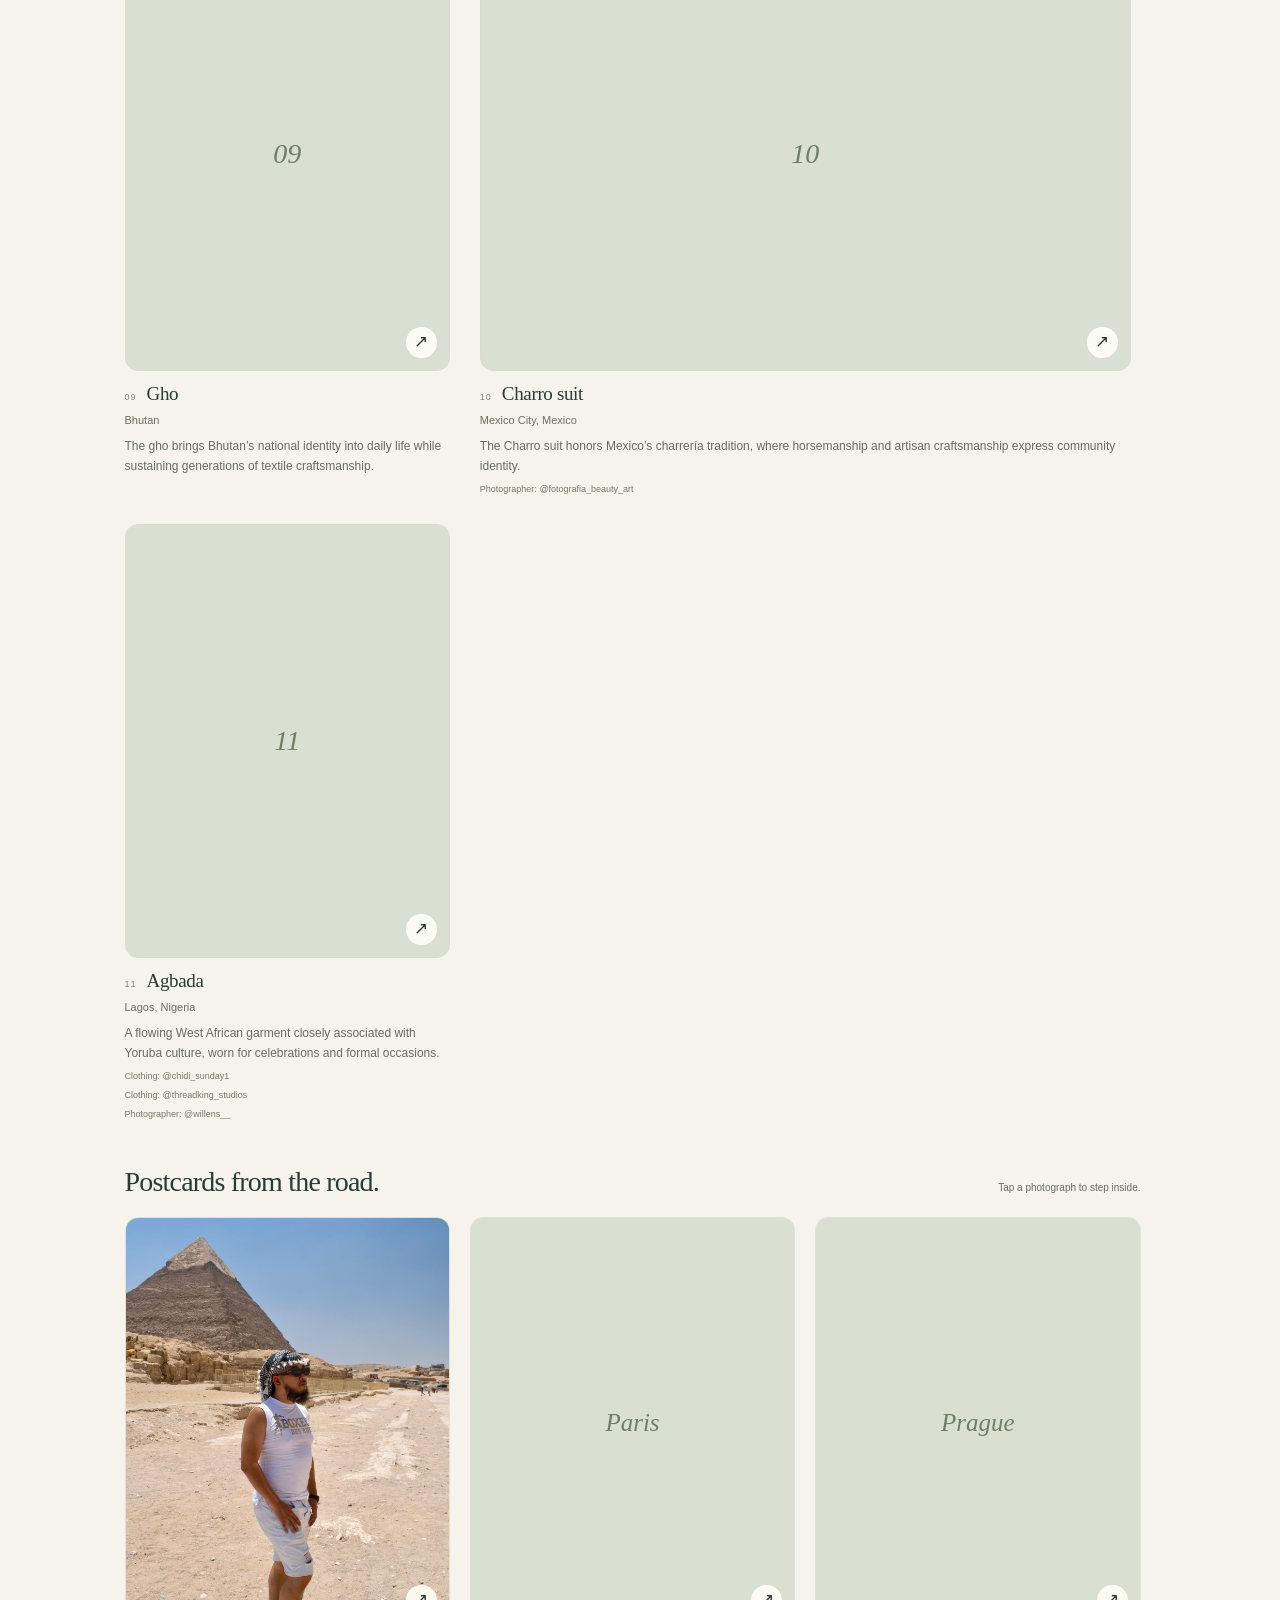
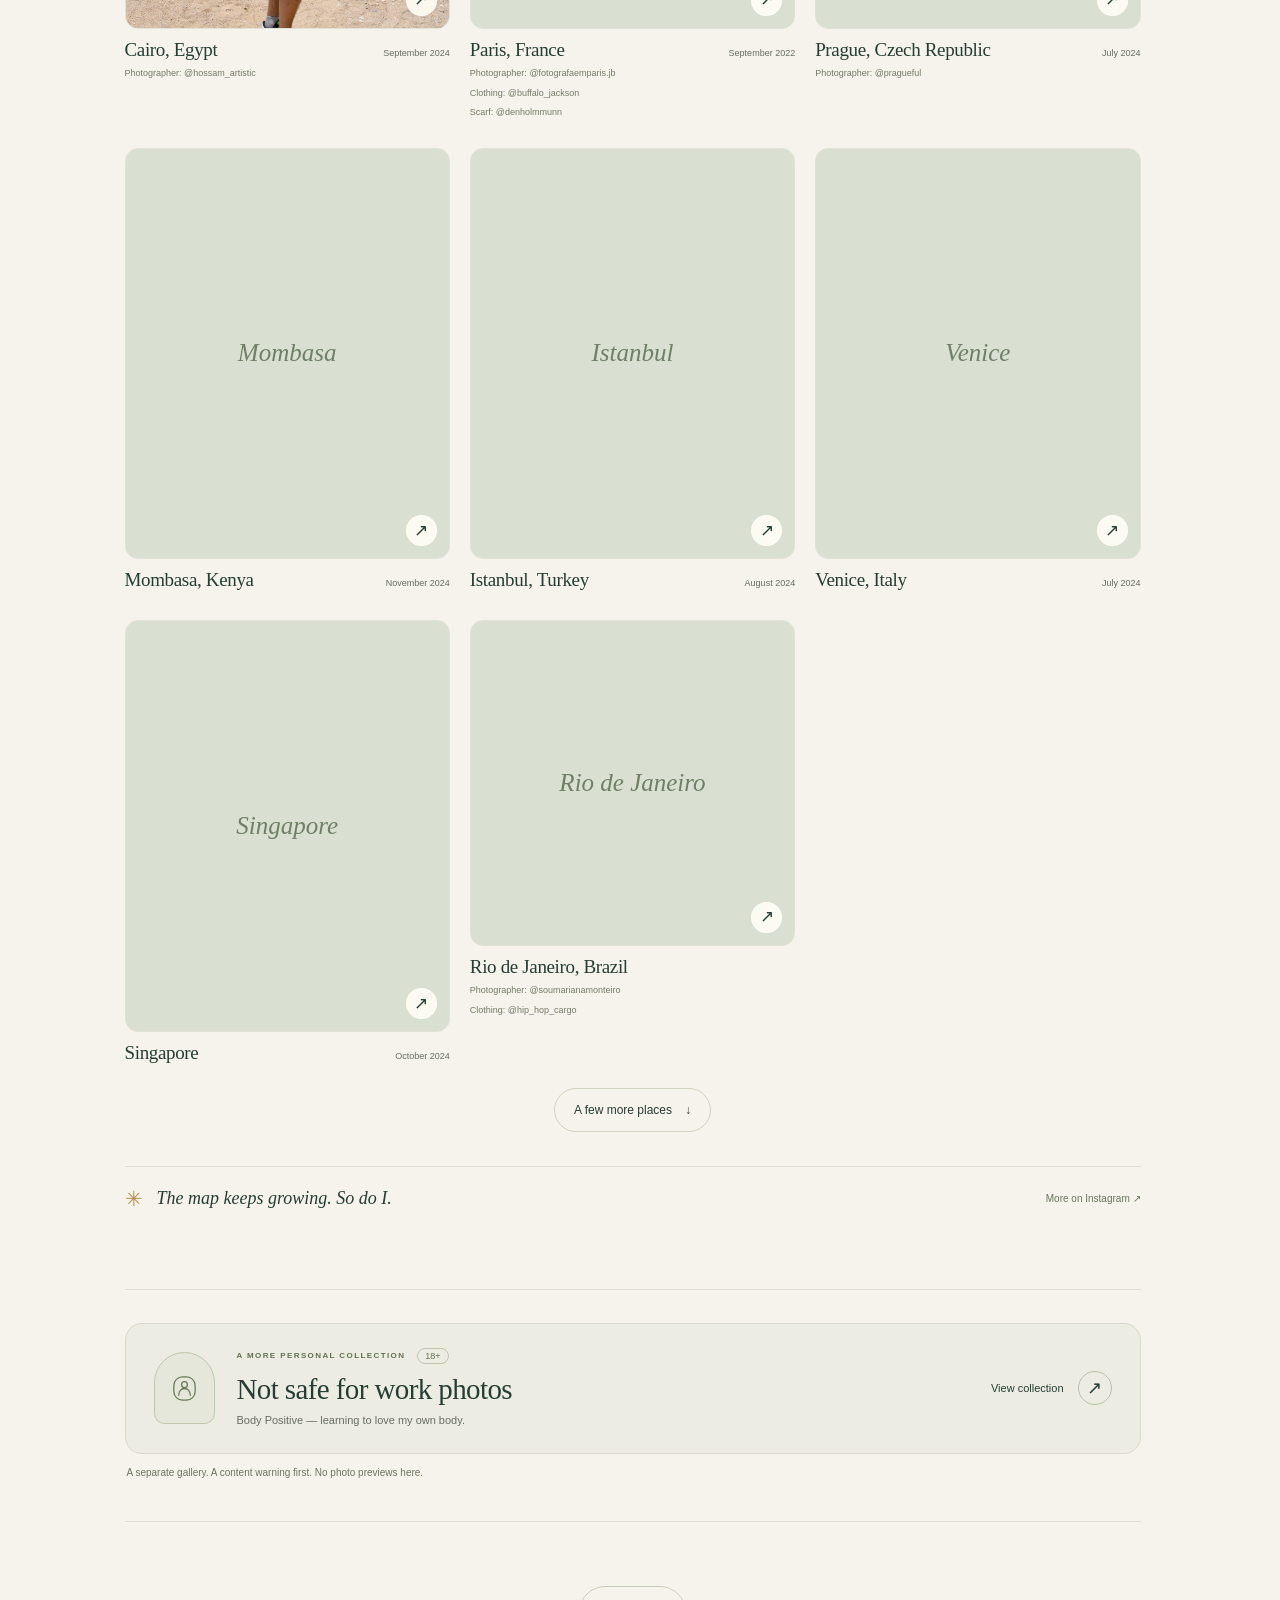
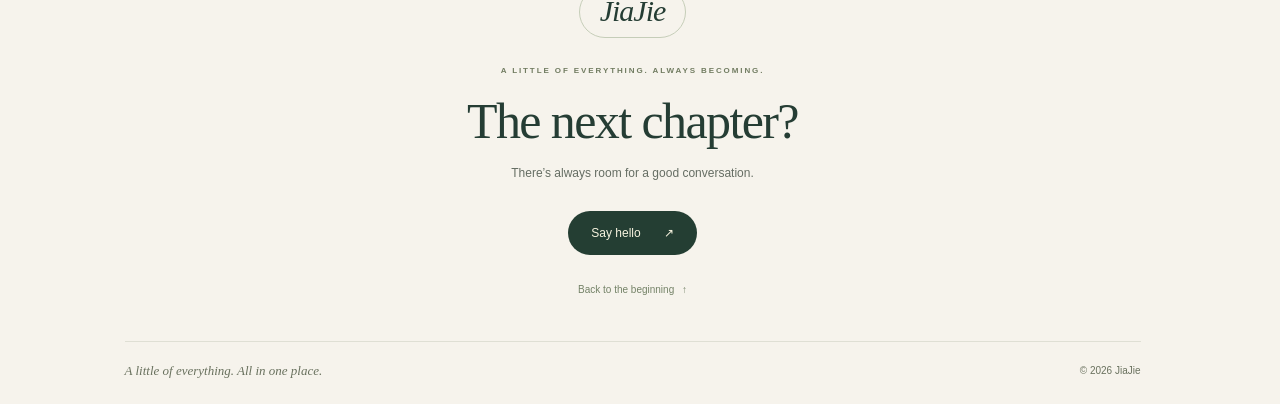
==== commit 79d48571: "Add Instagram photos and contributor credits to galleries" ====
--- a/index.html
+++ b/index.html
@@ -106,12 +106,12 @@
 <a class="culture-open" href="assets/culture/cultural-appreciation-01.jpg" rel="noopener noreferrer" target="_blank" aria-label="Open Áo dài · Vietnam">
 <span class="culture-image image-frame"><span aria-hidden="true" class="image-placeholder">01</span><img alt="JiaJie in a red and gold áo dài on a leafy street." decoding="async" height="2560" loading="lazy" src="assets/culture/cultural-appreciation-01.jpg" width="1437"/><span aria-hidden="true" class="photo-expand">↗</span></span>
 <span class="culture-caption"><span class="culture-index" aria-hidden="true">01</span><strong>Áo dài</strong></span>
-</a><figcaption class="culture-details"><p class="culture-location">Vietnam</p><p class="culture-description">The áo dài expresses Vietnamese identity and marks cherished occasions, from Tết celebrations to weddings.</p></figcaption></figure>
+</a><figcaption class="culture-details"><p class="culture-location">Vietnam</p><p class="culture-description">The áo dài expresses Vietnamese identity and marks cherished occasions, from Tết celebrations to weddings.</p><div class="photo-credits"><p class="photo-credit"><span class="photo-credit-role">Photographer: </span><a href="https://www.instagram.com/imlilypg_/" rel="noopener noreferrer" target="_blank">@imlilypg_</a></p></div></figcaption></figure>
 <figure class="culture-card">
 <a class="culture-open" href="assets/culture/cultural-appreciation-02.jpg" rel="noopener noreferrer" target="_blank" aria-label="Open West African caftan · Made in Kigali">
 <span class="culture-image image-frame"><span aria-hidden="true" class="image-placeholder">02</span><img alt="JiaJie in a geometric-patterned West African caftan beneath a large canopy in an open square." decoding="async" height="3746" loading="lazy" src="assets/culture/cultural-appreciation-02.jpg" width="2500"/><span aria-hidden="true" class="photo-expand">↗</span></span>
 <span class="culture-caption"><span class="culture-index" aria-hidden="true">02</span><strong>West African caftan</strong></span>
-</a><figcaption class="culture-details"><p class="culture-location">Made in Kigali</p><p class="culture-description">This caftan celebrates the exchange of dress traditions and craftsmanship between West Africa and Rwanda.</p></figcaption></figure>
+</a><figcaption class="culture-details"><p class="culture-location">Made in Kigali</p><p class="culture-description">This caftan celebrates the exchange of dress traditions and craftsmanship between West Africa and Rwanda.</p><div class="photo-credits"><p class="photo-credit"><span class="photo-credit-role">Designer: </span><a href="https://www.instagram.com/kigalikaftan/" rel="noopener noreferrer" target="_blank">@kigalikaftan</a></p><p class="photo-credit"><span class="photo-credit-role">Photographer: </span><a href="https://www.instagram.com/sympathy_studio_250/" rel="noopener noreferrer" target="_blank">@sympathy_studio_250</a></p></div></figcaption></figure>
 <figure class="culture-card">
 <a class="culture-open" href="assets/culture/cultural-appreciation-03.jpg" rel="noopener noreferrer" target="_blank" aria-label="Open Veste · Latvia · Photographed in Estonia">
 <span class="culture-image image-frame"><span aria-hidden="true" class="image-placeholder">03</span><img alt="JiaJie in a dark Latvian veste and light shirt in a sunlit cobbled square in Estonia." decoding="async" height="3750" loading="lazy" src="assets/culture/cultural-appreciation-03.jpg" width="2500"/><span aria-hidden="true" class="photo-expand">↗</span></span>
@@ -121,7 +121,7 @@
 <a class="culture-open" href="assets/culture/cultural-appreciation-04.jpg" rel="noopener noreferrer" target="_blank" aria-label="Open Charles&amp;M · Côte d’Ivoire">
 <span class="culture-image image-frame"><span aria-hidden="true" class="image-placeholder">04</span><img alt="JiaJie in a white and striped Charles&amp;M outfit, leaning on a wooden ladder in a studio." decoding="async" height="3125" loading="lazy" src="assets/culture/cultural-appreciation-04.jpg" width="2500"/><span aria-hidden="true" class="photo-expand">↗</span></span>
 <span class="culture-caption"><span class="culture-index" aria-hidden="true">04</span><strong>Charles&amp;M</strong></span>
-</a><figcaption class="culture-details"><p class="culture-location">Côte d’Ivoire</p><p class="culture-description">This Charles&amp;M design celebrates contemporary Ivorian creativity and fashion as a form of cultural expression.</p></figcaption></figure>
+</a><figcaption class="culture-details"><p class="culture-location">Côte d’Ivoire</p><p class="culture-description">This Charles&amp;M design celebrates contemporary Ivorian creativity and fashion as a form of cultural expression.</p><div class="photo-credits"><p class="photo-credit"><span class="photo-credit-role">Designer: </span><a href="https://www.facebook.com/CharlesEtMode" rel="noopener noreferrer" target="_blank">Charles&amp;M</a></p><p class="photo-credit"><span class="photo-credit-role">Photographer: </span><span>78studio</span></p></div></figcaption></figure>
 <figure class="culture-card culture-card-wide">
 <a class="culture-open" href="assets/culture/cultural-appreciation-05.jpg" rel="noopener noreferrer" target="_blank" aria-label="Open Sarong · Sri Lanka">
 <span class="culture-image image-frame"><span aria-hidden="true" class="image-placeholder">05</span><img alt="JiaJie in a white shirt and patterned sarong beside a railing, with contemporary buildings behind him." decoding="async" height="1667" loading="lazy" src="assets/culture/cultural-appreciation-05.jpg" width="2500"/><span aria-hidden="true" class="photo-expand">↗</span></span>
@@ -131,7 +131,7 @@
 <a class="culture-open" href="assets/culture/cultural-appreciation-06.jpg" rel="noopener noreferrer" target="_blank" aria-label="Open Thread King · Nigeria">
 <span class="culture-image image-frame"><span aria-hidden="true" class="image-placeholder">06</span><img alt="JiaJie in a colorful matching Thread King shirt and trousers at a stall filled with woven baskets." decoding="async" height="3125" loading="lazy" src="assets/culture/cultural-appreciation-06.jpg" width="2500"/><span aria-hidden="true" class="photo-expand">↗</span></span>
 <span class="culture-caption"><span class="culture-index" aria-hidden="true">06</span><strong>Thread King</strong></span>
-</a><figcaption class="culture-details"><p class="culture-location">Nigeria</p><p class="culture-description">This Thread King design celebrates Nigerian fashion as a living culture shaped by contemporary creativity.</p></figcaption></figure>
+</a><figcaption class="culture-details"><p class="culture-location">Nigeria</p><p class="culture-description">This Thread King design celebrates Nigerian fashion as a living culture shaped by contemporary creativity.</p><div class="photo-credits"><p class="photo-credit"><span class="photo-credit-role">Designer: </span><a href="https://www.instagram.com/threadking_studios/" rel="noopener noreferrer" target="_blank">@threadking_studios</a></p></div></figcaption></figure>
 <figure class="culture-card">
 <a class="culture-open" href="assets/culture/cultural-appreciation-07.jpg" rel="noopener noreferrer" target="_blank" aria-label="Open Banja koto · Suriname">
 <span class="culture-image image-frame"><span aria-hidden="true" class="image-placeholder">07</span><img alt="JiaJie in a bright geometric-patterned banja koto beside the steps of a building." decoding="async" height="3750" loading="lazy" src="assets/culture/cultural-appreciation-07.jpg" width="2500"/><span aria-hidden="true" class="photo-expand">↗</span></span>
@@ -141,7 +141,7 @@
 <a class="culture-open" href="assets/culture/cultural-appreciation-08.jpg" rel="noopener noreferrer" target="_blank" aria-label="Open Kente · Côte d’Ivoire">
 <span class="culture-image image-frame"><span aria-hidden="true" class="image-placeholder">08</span><img alt="JiaJie in white and gold kente cloth and a black hat in a garden." decoding="async" height="1536" loading="lazy" src="assets/culture/cultural-appreciation-08.jpg" width="1024"/><span aria-hidden="true" class="photo-expand">↗</span></span>
 <span class="culture-caption"><span class="culture-index" aria-hidden="true">08</span><strong>Kente</strong></span>
-</a><figcaption class="culture-details"><p class="culture-location">Côte d’Ivoire</p><p class="culture-description">Kente communicates identity, social standing, and inherited wisdom through patterns associated with stories and proverbs.</p></figcaption></figure>
+</a><figcaption class="culture-details"><p class="culture-location">Côte d’Ivoire</p><p class="culture-description">Kente communicates identity, social standing, and inherited wisdom through patterns associated with stories and proverbs.</p><div class="photo-credits"><p class="photo-credit"><span class="photo-credit-role">Stylist: </span><a href="https://www.facebook.com/CharlesEtMode" rel="noopener noreferrer" target="_blank">Charles&amp;M</a></p><p class="photo-credit"><span class="photo-credit-role">Kente: </span><a href="https://www.instagram.com/femi_kente/" rel="noopener noreferrer" target="_blank">@femi_kente</a></p><p class="photo-credit"><span class="photo-credit-role">Photographer: </span><a href="https://www.instagram.com/memoria_x_studios/" rel="noopener noreferrer" target="_blank">@memoria_x_studios</a></p><p class="photo-credit"><span class="photo-credit-role">Photo editor: </span><a href="https://www.instagram.com/sorce_usa/" rel="noopener noreferrer" target="_blank">@sorce_usa</a></p></div></figcaption></figure>
 <figure class="culture-card">
 <a class="culture-open" href="assets/culture/cultural-appreciation-09.jpg" rel="noopener noreferrer" target="_blank" aria-label="Open Gho · Bhutan">
 <span class="culture-image image-frame"><span aria-hidden="true" class="image-placeholder">09</span><img alt="JiaJie in a striped gho by a mountain overlook in Bhutan, with buildings on the cliff behind him." decoding="async" height="3334" loading="lazy" src="assets/culture/cultural-appreciation-09.jpg" width="2500"/><span aria-hidden="true" class="photo-expand">↗</span></span>
@@ -151,10 +151,15 @@
 <a class="culture-open" href="assets/culture/charro-suit-mexico.jpg" rel="noopener noreferrer" target="_blank" aria-label="Open Charro suit · Mexico City, Mexico">
 <span class="culture-image image-frame"><span aria-hidden="true" class="image-placeholder">10</span><img alt="JiaJie in a Charro suit in Mexico City, with the Palacio de Bellas Artes in the background." decoding="async" height="667" loading="lazy" src="assets/culture/charro-suit-mexico.jpg" width="1000"/><span aria-hidden="true" class="photo-expand">↗</span></span>
 <span class="culture-caption"><span class="culture-index" aria-hidden="true">10</span><strong>Charro suit</strong></span>
-</a><figcaption class="culture-details"><p class="culture-location">Mexico City, Mexico</p><p class="culture-description">The Charro suit honors Mexico’s charrería tradition, where horsemanship and artisan craftsmanship express community identity.</p><p class="photo-credit">Photo: <a href="https://www.instagram.com/fotografia_beauty_art/" rel="noopener noreferrer" target="_blank">@fotografia_beauty_art</a></p></figcaption></figure>
+</a><figcaption class="culture-details"><p class="culture-location">Mexico City, Mexico</p><p class="culture-description">The Charro suit honors Mexico’s charrería tradition, where horsemanship and artisan craftsmanship express community identity.</p><div class="photo-credits"><p class="photo-credit"><span class="photo-credit-role">Photographer: </span><a href="https://www.instagram.com/fotografia_beauty_art/" rel="noopener noreferrer" target="_blank">@fotografia_beauty_art</a></p></div></figcaption></figure>
+<figure class="culture-card">
+<a class="culture-open" href="assets/culture/agbada-lagos.webp" rel="noopener noreferrer" target="_blank" aria-label="Open Agbada · Lagos, Nigeria">
+<span class="culture-image image-frame"><span aria-hidden="true" class="image-placeholder">11</span><img alt="JiaJie seated in a black-and-white striped embroidered agbada with a pointed ceremonial hat in a studio." decoding="async" height="1920" loading="lazy" src="assets/culture/agbada-lagos.webp" width="1440"/><span aria-hidden="true" class="photo-expand">↗</span></span>
+<span class="culture-caption"><span class="culture-index" aria-hidden="true">11</span><strong>Agbada</strong></span>
+</a><figcaption class="culture-details"><p class="culture-location">Lagos, Nigeria</p><p class="culture-description">A flowing West African garment closely associated with Yoruba culture, worn for celebrations and formal occasions.</p><div class="photo-credits"><p class="photo-credit"><span class="photo-credit-role">Clothing: </span><a href="https://www.instagram.com/chidi_sunday1/" rel="noopener noreferrer" target="_blank">@chidi_sunday1</a></p><p class="photo-credit"><span class="photo-credit-role">Clothing: </span><a href="https://www.instagram.com/threadking_studios/" rel="noopener noreferrer" target="_blank">@threadking_studios</a></p><p class="photo-credit"><span class="photo-credit-role">Photographer: </span><a href="https://www.instagram.com/willens__/" rel="noopener noreferrer" target="_blank">@willens__</a></p></div></figcaption></figure>
 </div></section>
 <div class="postcards-heading" id="postcards"><h3>Postcards from the road.</h3><span>Tap a photograph to step inside.</span></div>
-<div class="postcards-grid" id="travel-photos"><figure class="postcard"><a class="postcard-open" href="assets/postcards/cairo.jpg" rel="noopener noreferrer" target="_blank"><span class="postcard-image image-frame"><span aria-hidden="true" class="image-placeholder">Cairo</span><img alt="Travel photograph near a pyramid in Egypt." decoding="async" height="1000" loading="lazy" src="assets/postcards/cairo.jpg" width="667"/><span aria-hidden="true" class="photo-expand">↗</span></span><span class="postcard-caption"><strong>Cairo, Egypt</strong><span>September 2024</span></span></a></figure><figure class="postcard"><a class="postcard-open" href="assets/postcards/paris.jpg" rel="noopener noreferrer" target="_blank"><span class="postcard-image image-frame"><span aria-hidden="true" class="image-placeholder">Paris</span><img alt="Travel portrait beside the Louvre pyramid in Paris." decoding="async" height="1000" loading="lazy" src="assets/postcards/paris.jpg" width="800"/><span aria-hidden="true" class="photo-expand">↗</span></span><span class="postcard-caption"><strong>Paris, France</strong><span>September 2022</span></span></a><figcaption class="photo-credit">Photo: <a href="https://www.instagram.com/fotografaemparis.jb/" rel="noopener noreferrer" target="_blank">@fotografaemparis.jb</a></figcaption></figure><figure class="postcard"><a class="postcard-open" href="assets/postcards/prague.jpg" rel="noopener noreferrer" target="_blank"><span class="postcard-image image-frame"><span aria-hidden="true" class="image-placeholder">Prague</span><img alt="Travel portrait on a cobbled street in Prague." decoding="async" height="1000" loading="lazy" src="assets/postcards/prague.jpg" width="667"/><span aria-hidden="true" class="photo-expand">↗</span></span><span class="postcard-caption"><strong>Prague, Czech Republic</strong><span>July 2024</span></span></a><figcaption class="photo-credit">Photo: <a href="https://www.instagram.com/pragueful/" rel="noopener noreferrer" target="_blank">@pragueful</a></figcaption></figure><figure class="postcard"><a class="postcard-open" href="assets/postcards/mombasa.jpg" rel="noopener noreferrer" target="_blank"><span class="postcard-image image-frame"><span aria-hidden="true" class="image-placeholder">Mombasa</span><img alt="Travel photograph on a sunny street in Mombasa." decoding="async" height="1000" loading="lazy" src="assets/postcards/mombasa.jpg" width="753"/><span aria-hidden="true" class="photo-expand">↗</span></span><span class="postcard-caption"><strong>Mombasa, Kenya</strong><span>November 2024</span></span></a></figure><figure class="postcard"><a class="postcard-open" href="assets/postcards/istanbul.jpg" rel="noopener noreferrer" target="_blank"><span class="postcard-image image-frame"><span aria-hidden="true" class="image-placeholder">Istanbul</span><img alt="Travel portrait by the waterfront in Istanbul." decoding="async" height="1000" loading="lazy" src="assets/postcards/istanbul.jpg" width="667"/><span aria-hidden="true" class="photo-expand">↗</span></span><span class="postcard-caption"><strong>Istanbul, Turkey</strong><span>August 2024</span></span></a></figure><figure class="postcard"><a class="postcard-open" href="assets/postcards/venice.jpg" rel="noopener noreferrer" target="_blank"><span class="postcard-image image-frame"><span aria-hidden="true" class="image-placeholder">Venice</span><img alt="Travel portrait beside a canal and bridge in Venice." decoding="async" height="1000" loading="lazy" src="assets/postcards/venice.jpg" width="667"/><span aria-hidden="true" class="photo-expand">↗</span></span><span class="postcard-caption"><strong>Venice, Italy</strong><span>July 2024</span></span></a></figure><figure class="postcard"><a class="postcard-open" href="assets/postcards/singapore.jpg" rel="noopener noreferrer" target="_blank"><span class="postcard-image image-frame"><span aria-hidden="true" class="image-placeholder">Singapore</span><img alt="Travel portrait beneath the Supertrees in Singapore." decoding="async" height="1000" loading="lazy" src="assets/postcards/singapore.jpg" width="667"/><span aria-hidden="true" class="photo-expand">↗</span></span><span class="postcard-caption"><strong>Singapore</strong><span>October 2024</span></span></a></figure></div>
+<div class="postcards-grid" id="travel-photos"><figure class="postcard"><a class="postcard-open" href="assets/postcards/cairo.jpg" rel="noopener noreferrer" target="_blank"><span class="postcard-image image-frame"><span aria-hidden="true" class="image-placeholder">Cairo</span><img alt="Travel photograph near a pyramid in Egypt." decoding="async" height="1000" loading="lazy" src="assets/postcards/cairo.jpg" width="667"/><span aria-hidden="true" class="photo-expand">↗</span></span><span class="postcard-caption"><strong>Cairo, Egypt</strong><span>September 2024</span></span></a><figcaption class="photo-credits"><p class="photo-credit"><span class="photo-credit-role">Photographer: </span><a href="https://www.instagram.com/hossam_artistic/" rel="noopener noreferrer" target="_blank">@hossam_artistic</a></p></figcaption></figure><figure class="postcard"><a class="postcard-open" href="assets/postcards/paris.jpg" rel="noopener noreferrer" target="_blank"><span class="postcard-image image-frame"><span aria-hidden="true" class="image-placeholder">Paris</span><img alt="Travel portrait beside the Louvre pyramid in Paris." decoding="async" height="1000" loading="lazy" src="assets/postcards/paris.jpg" width="800"/><span aria-hidden="true" class="photo-expand">↗</span></span><span class="postcard-caption"><strong>Paris, France</strong><span>September 2022</span></span></a><figcaption class="photo-credits"><p class="photo-credit"><span class="photo-credit-role">Photographer: </span><a href="https://www.instagram.com/fotografaemparis.jb/" rel="noopener noreferrer" target="_blank">@fotografaemparis.jb</a></p><p class="photo-credit"><span class="photo-credit-role">Clothing: </span><a href="https://www.instagram.com/buffalo_jackson/" rel="noopener noreferrer" target="_blank">@buffalo_jackson</a></p><p class="photo-credit"><span class="photo-credit-role">Scarf: </span><a href="https://www.instagram.com/denholmmunn/" rel="noopener noreferrer" target="_blank">@denholmmunn</a></p></figcaption></figure><figure class="postcard"><a class="postcard-open" href="assets/postcards/prague.jpg" rel="noopener noreferrer" target="_blank"><span class="postcard-image image-frame"><span aria-hidden="true" class="image-placeholder">Prague</span><img alt="Travel portrait on a cobbled street in Prague." decoding="async" height="1000" loading="lazy" src="assets/postcards/prague.jpg" width="667"/><span aria-hidden="true" class="photo-expand">↗</span></span><span class="postcard-caption"><strong>Prague, Czech Republic</strong><span>July 2024</span></span></a><figcaption class="photo-credits"><p class="photo-credit"><span class="photo-credit-role">Photographer: </span><a href="https://www.instagram.com/pragueful/" rel="noopener noreferrer" target="_blank">@pragueful</a></p></figcaption></figure><figure class="postcard"><a class="postcard-open" href="assets/postcards/mombasa.jpg" rel="noopener noreferrer" target="_blank"><span class="postcard-image image-frame"><span aria-hidden="true" class="image-placeholder">Mombasa</span><img alt="Travel photograph on a sunny street in Mombasa." decoding="async" height="1000" loading="lazy" src="assets/postcards/mombasa.jpg" width="753"/><span aria-hidden="true" class="photo-expand">↗</span></span><span class="postcard-caption"><strong>Mombasa, Kenya</strong><span>November 2024</span></span></a></figure><figure class="postcard"><a class="postcard-open" href="assets/postcards/istanbul.jpg" rel="noopener noreferrer" target="_blank"><span class="postcard-image image-frame"><span aria-hidden="true" class="image-placeholder">Istanbul</span><img alt="Travel portrait by the waterfront in Istanbul." decoding="async" height="1000" loading="lazy" src="assets/postcards/istanbul.jpg" width="667"/><span aria-hidden="true" class="photo-expand">↗</span></span><span class="postcard-caption"><strong>Istanbul, Turkey</strong><span>August 2024</span></span></a></figure><figure class="postcard"><a class="postcard-open" href="assets/postcards/venice.jpg" rel="noopener noreferrer" target="_blank"><span class="postcard-image image-frame"><span aria-hidden="true" class="image-placeholder">Venice</span><img alt="Travel portrait beside a canal and bridge in Venice." decoding="async" height="1000" loading="lazy" src="assets/postcards/venice.jpg" width="667"/><span aria-hidden="true" class="photo-expand">↗</span></span><span class="postcard-caption"><strong>Venice, Italy</strong><span>July 2024</span></span></a></figure><figure class="postcard"><a class="postcard-open" href="assets/postcards/singapore.jpg" rel="noopener noreferrer" target="_blank"><span class="postcard-image image-frame"><span aria-hidden="true" class="image-placeholder">Singapore</span><img alt="Travel portrait beneath the Supertrees in Singapore." decoding="async" height="1000" loading="lazy" src="assets/postcards/singapore.jpg" width="667"/><span aria-hidden="true" class="photo-expand">↗</span></span><span class="postcard-caption"><strong>Singapore</strong><span>October 2024</span></span></a></figure><figure class="postcard postcard-square"><a class="postcard-open" href="assets/postcards/rio-patchwork-jacket.webp" rel="noopener noreferrer" target="_blank"><span class="postcard-image image-frame"><span aria-hidden="true" class="image-placeholder">Rio de Janeiro</span><img alt="JiaJie wearing a patchwork denim jacket by the Rio waterfront." decoding="async" height="1440" loading="lazy" src="assets/postcards/rio-patchwork-jacket.webp" width="1440"/><span aria-hidden="true" class="photo-expand">↗</span></span><span class="postcard-caption"><strong>Rio de Janeiro, Brazil</strong><span></span></span></a><figcaption class="photo-credits"><p class="photo-credit"><span class="photo-credit-role">Photographer: </span><a href="https://www.instagram.com/soumarianamonteiro/" rel="noopener noreferrer" target="_blank">@soumarianamonteiro</a></p><p class="photo-credit"><span class="photo-credit-role">Clothing: </span><a href="https://www.instagram.com/hip_hop_cargo/" rel="noopener noreferrer" target="_blank">@hip_hop_cargo</a></p></figcaption></figure><figure class="postcard postcard-square"><a class="postcard-open" href="assets/postcards/rio-beach.webp" rel="noopener noreferrer" target="_blank"><span class="postcard-image image-frame"><span aria-hidden="true" class="image-placeholder">Rio de Janeiro</span><img alt="JiaJie in colorful striped swim shorts on a beach with the Rio coastline behind him." decoding="async" height="1440" loading="lazy" src="assets/postcards/rio-beach.webp" width="1439"/><span aria-hidden="true" class="photo-expand">↗</span></span><span class="postcard-caption"><strong>Rio de Janeiro, Brazil</strong><span></span></span></a><figcaption class="photo-credits"><p class="photo-credit"><span class="photo-credit-role">Photographer: </span><a href="https://www.instagram.com/soumarianamonteiro/" rel="noopener noreferrer" target="_blank">@soumarianamonteiro</a></p></figcaption></figure><figure class="postcard postcard-square"><a class="postcard-open" href="assets/postcards/copenhagen.webp" rel="noopener noreferrer" target="_blank"><span class="postcard-image image-frame"><span aria-hidden="true" class="image-placeholder">Copenhagen</span><img alt="JiaJie in a white shirt and black hat beside a church with a tall stone spire." decoding="async" height="1440" loading="lazy" src="assets/postcards/copenhagen.webp" width="1440"/><span aria-hidden="true" class="photo-expand">↗</span></span><span class="postcard-caption"><strong>Copenhagen, Denmark</strong><span></span></span></a></figure><figure class="postcard postcard-square"><a class="postcard-open" href="assets/postcards/lisbon.webp" rel="noopener noreferrer" target="_blank"><span class="postcard-image image-frame"><span aria-hidden="true" class="image-placeholder">Lisbon</span><img alt="JiaJie in an open patterned shirt at a viewpoint over red rooftops." decoding="async" height="1440" loading="lazy" src="assets/postcards/lisbon.webp" width="1440"/><span aria-hidden="true" class="photo-expand">↗</span></span><span class="postcard-caption"><strong>Lisbon, Portugal</strong><span></span></span></a></figure><figure class="postcard postcard-square"><a class="postcard-open" href="assets/postcards/hawaii-coast.jpg" rel="noopener noreferrer" target="_blank"><span class="postcard-image image-frame"><span aria-hidden="true" class="image-placeholder">Oahu</span><img alt="JiaJie wearing a pink tropical shirt and leafy lei at a coastal overlook." decoding="async" height="1440" loading="lazy" src="assets/postcards/hawaii-coast.jpg" width="1440"/><span aria-hidden="true" class="photo-expand">↗</span></span><span class="postcard-caption"><strong>Oahu, Hawaii</strong><span></span></span></a><figcaption class="photo-credits"><p class="photo-credit"><span class="photo-credit-role">Photographer: </span><a href="https://www.instagram.com/hawaii_daytour/" rel="noopener noreferrer" target="_blank">@hawaii_daytour</a></p></figcaption></figure><figure class="postcard postcard-square"><a class="postcard-open" href="assets/postcards/madrid.webp" rel="noopener noreferrer" target="_blank"><span class="postcard-image image-frame"><span aria-hidden="true" class="image-placeholder">Madrid</span><img alt="JiaJie in a white patterned shirt with mounted guards behind him." decoding="async" height="1440" loading="lazy" src="assets/postcards/madrid.webp" width="1440"/><span aria-hidden="true" class="photo-expand">↗</span></span><span class="postcard-caption"><strong>Madrid, Spain</strong><span></span></span></a></figure></div>
 <div class="travel-sentinel" hidden="" id="travel-sentinel"><button class="quiet-button" id="load-more-photos" type="button">A few more places <span aria-hidden="true">↓</span></button><span aria-live="polite" class="sr-only" id="travel-load-status" role="status"></span></div>
 <div class="travel-endnote"><span aria-hidden="true" class="note-star">✳</span><p>The map keeps growing. So do I.</p><a href="https://www.instagram.com/life_of_jiajie/" id="travel-instagram" rel="noopener noreferrer" target="_blank">More on Instagram <span aria-hidden="true">↗</span></a></div>
 </section>
@@ -198,7 +203,7 @@
 <div class="dialog-toolbar"><span class="eyebrow"><span aria-hidden="true" class="room-dot"></span><span id="gallery-eyebrow">The photo journal</span></span><button aria-label="Close photo gallery" autofocus="" class="icon-button" id="close-gallery" type="button"><svg aria-hidden="true" class="icon" fill="none" stroke="currentColor" stroke-linecap="round" stroke-width="1.7" viewbox="0 0 24 24"><path d="m6 6 12 12M18 6 6 18"></path></svg></button></div>
 <div class="gallery-body">
 <div class="gallery-heading"><div><h2 id="gallery-title">Postcards from the road</h2><p id="gallery-subtitle"></p></div><span aria-live="polite" class="gallery-count" id="gallery-count"></span></div>
-<figure class="gallery-figure"><div class="gallery-stage" id="gallery-stage"><img alt="" id="gallery-image"/><p hidden="" id="gallery-image-error">This photo couldn’t load. Try opening the original below.</p></div><figcaption class="gallery-caption"><div><strong id="gallery-photo-title"></strong><p id="gallery-photo-location" hidden></p><p id="gallery-photo-caption"></p><a hidden="" id="gallery-credit" rel="noopener noreferrer" target="_blank"></a></div><div class="gallery-controls"><button aria-label="Previous photograph" class="icon-button" id="gallery-prev" type="button">←</button><button aria-label="Next photograph" class="icon-button" id="gallery-next" type="button">→</button></div></figcaption></figure>
+<figure class="gallery-figure"><div class="gallery-stage" id="gallery-stage"><img alt="" id="gallery-image"/><p hidden="" id="gallery-image-error">This photo couldn’t load. Try opening the original below.</p></div><figcaption class="gallery-caption"><div><strong id="gallery-photo-title"></strong><p id="gallery-photo-location" hidden></p><p id="gallery-photo-caption"></p><div class="photo-credits" hidden="" id="gallery-credit"></div></div><div class="gallery-controls"><button aria-label="Previous photograph" class="icon-button" id="gallery-prev" type="button">←</button><button aria-label="Next photograph" class="icon-button" id="gallery-next" type="button">→</button></div></figcaption></figure>
 <div aria-label="Choose a photograph" class="gallery-thumbnails" hidden="" id="gallery-thumbnails"></div>
 <div class="gallery-image-actions"><a id="gallery-original" rel="noopener noreferrer" target="_blank">Open full-size photograph <span aria-hidden="true">↗</span></a><span id="gallery-key-hint">Use the arrows or swipe to explore.</span></div>
 <section aria-labelledby="project-details-title" class="project-details" hidden="" id="project-details"><div class="project-details-intro"><div><p class="eyebrow">The story</p><h3 id="project-details-title">Boys Like Us · Season 2</h3></div><span class="detail-status" id="detail-status">Upcoming</span></div><p id="project-description"></p><p id="project-personal-note"></p><dl class="project-facts"><div><dt>My role</dt><dd id="detail-role"></dd></div><div><dt>Format</dt><dd id="detail-format"></dd></div><div><dt>Release</dt><dd id="detail-release"></dd></div></dl><div class="project-destinations" id="project-destinations"><a class="hello-button" id="project-updates" rel="noopener noreferrer" target="_blank">Updates on my Instagram <span aria-hidden="true">↗</span></a><a class="quiet-button" hidden="" id="project-trailer" rel="noopener noreferrer" target="_blank">Watch the trailer ↗</a><a class="quiet-button" hidden="" id="project-watch" rel="noopener noreferrer" target="_blank">Watch the series ↗</a><button class="copy-song" id="copy-project" type="button">Copy project link ↗</button></div></section>
--- a/scroll.css
+++ b/scroll.css
@@ -66,9 +66,9 @@
 .culture-heading .eyebrow { color: #737e64; font-size: 8px; letter-spacing: 1.4px; margin-bottom: 10px; }
 .culture-heading h3 { font: 28px/1.12 var(--serif); letter-spacing: -.8px; margin: 0; }
 .culture-heading > p { max-width: 285px; margin: 0; color: var(--muted); font-size: 11px; line-height: 1.7; }
-.culture-grid { display: grid; grid-template-columns: repeat(3,minmax(0,1fr)); gap: 28px 20px; }
+.culture-grid { --culture-column-gap: 20px; display: grid; grid-template-columns: repeat(3,minmax(0,1fr)); gap: 28px var(--culture-column-gap); }
 .culture-card { margin: 0; min-width: 0; }
-.culture-card-wide { grid-column: span 2; }
+.culture-card-wide { grid-column: span 2; padding-inline: calc(var(--culture-column-gap) / 2); }
 .culture-open { display: block; }
 .culture-image { display: block; aspect-ratio: 3 / 4; border-radius: 13px; background: #e0e4d7; border: 1px solid #d7ddcd; transition: border-color .2s, box-shadow .2s; }
 .culture-image img { width: 100%; height: 100%; object-fit: contain; }
@@ -86,11 +86,12 @@
 .postcards-heading > span { font-size: 10px; color: var(--muted); }
 .postcards-grid { display: grid; grid-template-columns: repeat(3,minmax(0,1fr)); column-gap: 20px; row-gap: 28px; }
 .postcard { margin: 0; min-width: 0; }
-.postcard-wide { grid-column: span 2; }
+.postcard-wide { grid-column: span 2; display: flex; flex-direction: column; }
 .postcard-open { display: block; }
 .postcard-image { display: block; aspect-ratio: .79; border-radius: 13px; background: #e0e4d7; border: 1px solid #e2e1d6; }
+.postcard-square .postcard-image { aspect-ratio: 1; }
 .postcard-wide .postcard-image { aspect-ratio: auto; height: 100%; }
-.postcard-wide .postcard-open { display: grid; grid-template-rows: 1fr auto; height: calc(100% - 19px); }
+.postcard-wide .postcard-open { display: grid; grid-template-rows: 1fr auto; flex: 1; min-height: 0; }
 .postcard-image img { width: 100%; height: 100%; object-fit: cover; object-position: center; transition: transform .65s cubic-bezier(.2,.6,.2,1); }
 .postcard-wide .postcard-image img { position: absolute; inset: 0; }
 .postcard-image .image-placeholder { font: italic 25px var(--serif); color: #6f7f66; }
@@ -99,8 +100,10 @@
 .postcard-caption { display: flex; justify-content: space-between; gap: 10px; align-items: baseline; margin-top: 10px; }
 .postcard-caption strong { font: 19px/1.2 var(--serif); letter-spacing: -.35px; }
 .postcard-caption > span { font-size: 9px; color: var(--muted); text-align: right; white-space: nowrap; }
-.photo-credit { color: #737b65; font-size: 9px; margin-top: 5px; min-height: 14px; }
-.photo-credit a:hover { text-decoration: underline; text-underline-offset: 3px; }
+.photo-credits { margin-top: 5px; }
+.photo-credit { color: #737b65; font-size: 9px; margin: 5px 0 0; min-height: 14px; line-height: 1.6; overflow-wrap: anywhere; }
+.photo-credits .photo-credit:first-child { margin-top: 0; }
+.photo-credit a:hover, .photo-credit a:focus-visible { text-decoration: underline; text-underline-offset: 3px; }
 .travel-sentinel { text-align: center; padding: 23px 0 0; }
 .quiet-button { display: inline-flex; align-items: center; justify-content: center; gap: 13px; padding: 12px 19px; border: 1px solid #cdd3bf; border-radius: 26px; background: transparent; font-size: 12px; }
 .quiet-button:hover { background: #e8ebde; }
@@ -158,7 +161,8 @@
 .gallery-caption > div:first-child { min-width: 0; }
 .gallery-caption strong { display: block; font: 23px var(--serif); letter-spacing: -.4px; }
 .gallery-caption p { font-size: 11px; color: #6d755f; margin: 6px 0 0; line-height: 1.7; }
-#gallery-credit { font-size: 10px; color: #627a52; display: inline-block; margin-top: 5px; text-decoration: underline; text-underline-offset: 3px; }
+#gallery-credit .photo-credit { font-size: 10px; color: #627a52; }
+#gallery-credit a { text-decoration: underline; text-underline-offset: 3px; }
 .gallery-controls { display: flex; flex-shrink: 0; gap: 7px; }
 .gallery-dialog.is-culture #gallery-photo-caption { font-size: 13px; }
 .gallery-controls .icon-button { width: 39px; height: 39px; font-size: 18px; border: 1px solid #d9dfcc; background: #f6f6ec; }
@@ -248,7 +252,7 @@
  .culture-heading { display:block; margin-bottom:17px; }
  .culture-heading h3 { font-size:26px; }
  .culture-heading > p { margin-top:10px; font-size:10px; }
- .culture-grid { grid-template-columns:repeat(2,minmax(0,1fr)); gap:22px 13px; }
+ .culture-grid { --culture-column-gap:13px; grid-template-columns:repeat(2,minmax(0,1fr)); gap:22px var(--culture-column-gap); }
  .culture-image { border-radius:10px; }
  .culture-caption { gap:7px; margin-top:9px; }
  .culture-index { font-size:8px; }
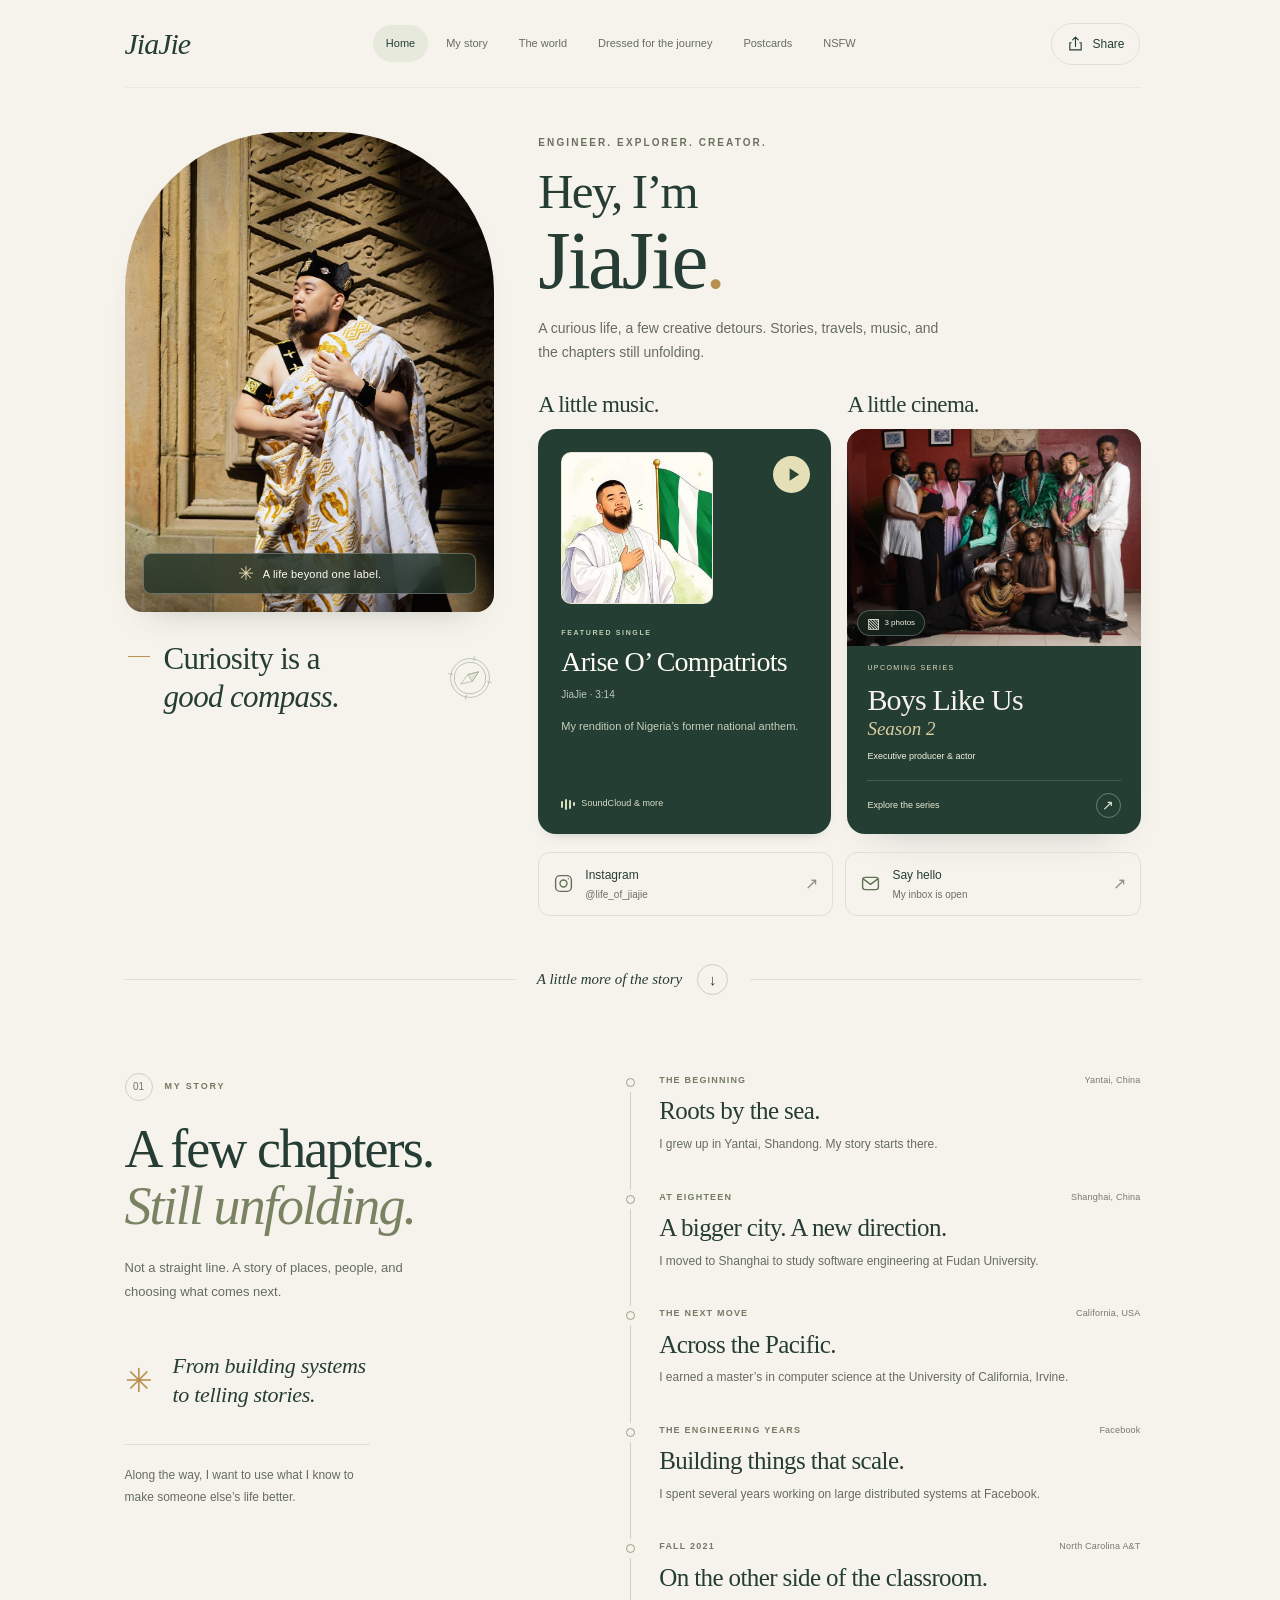
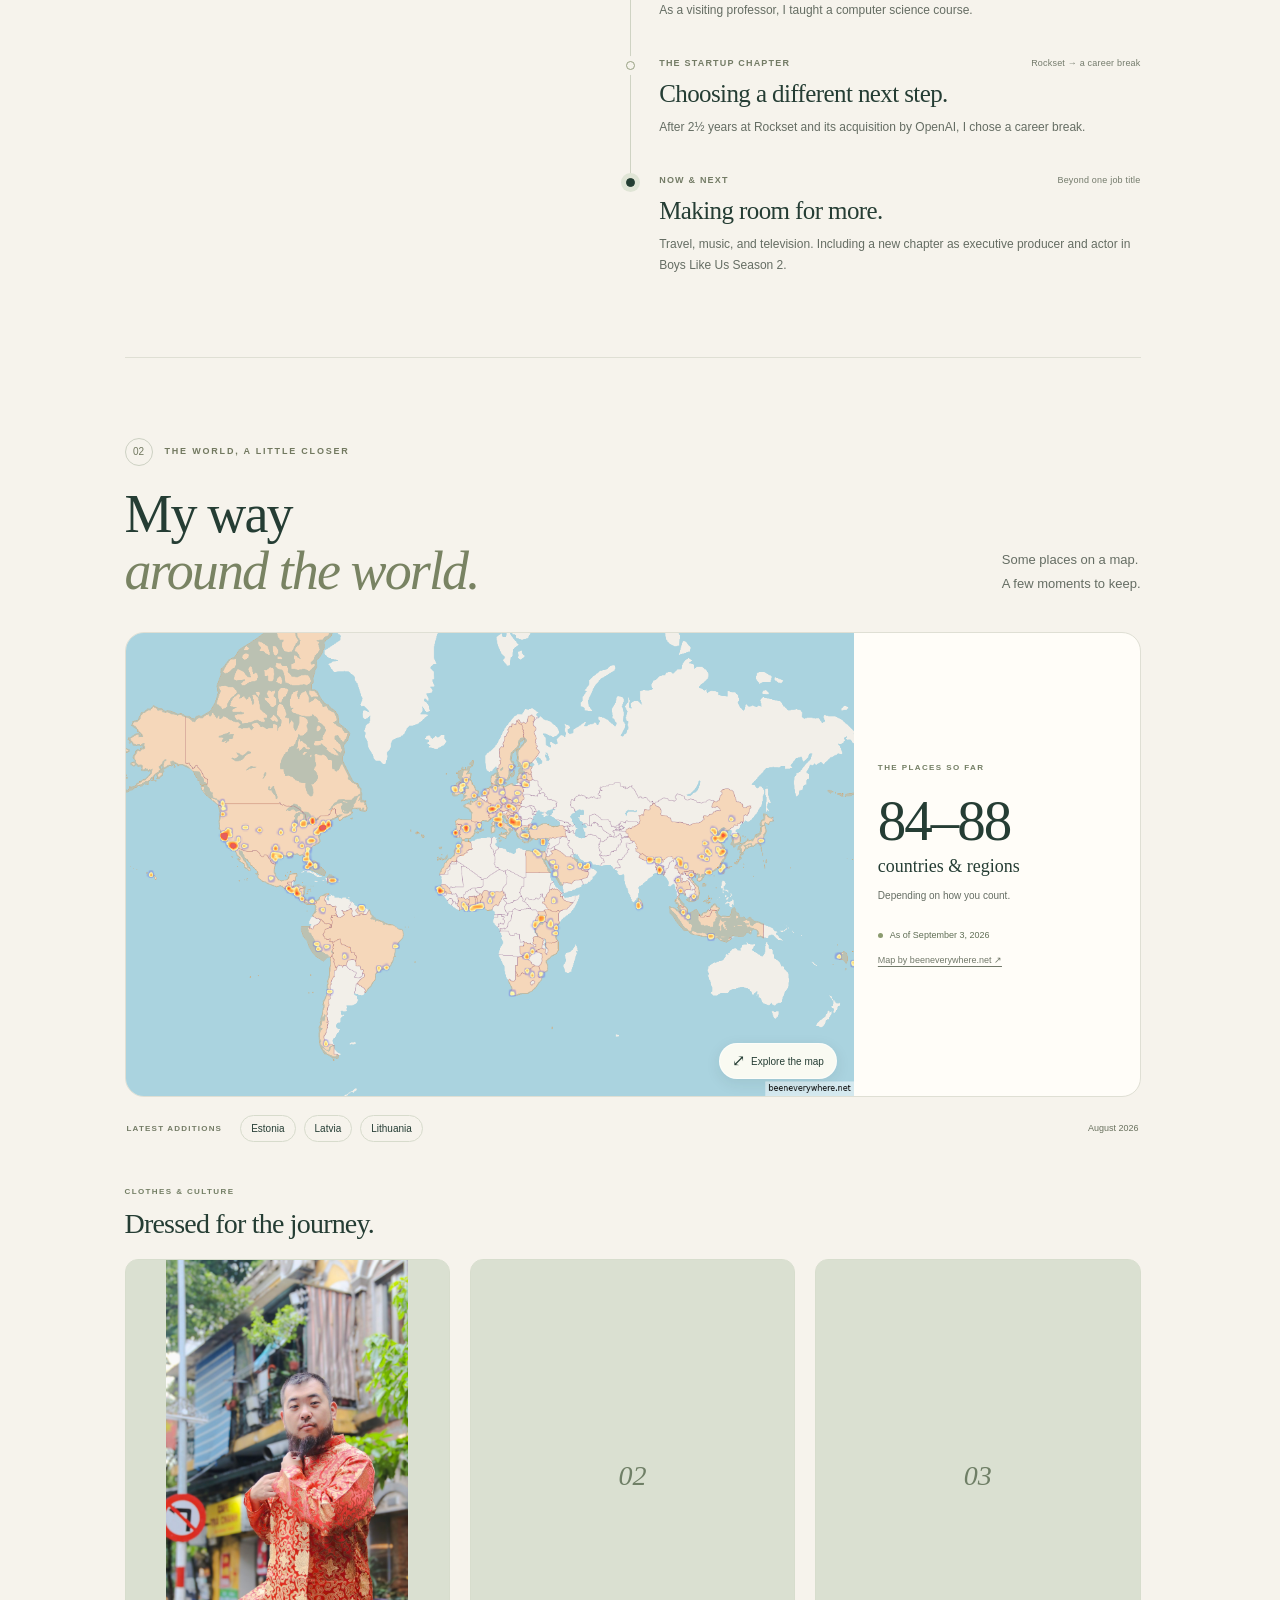
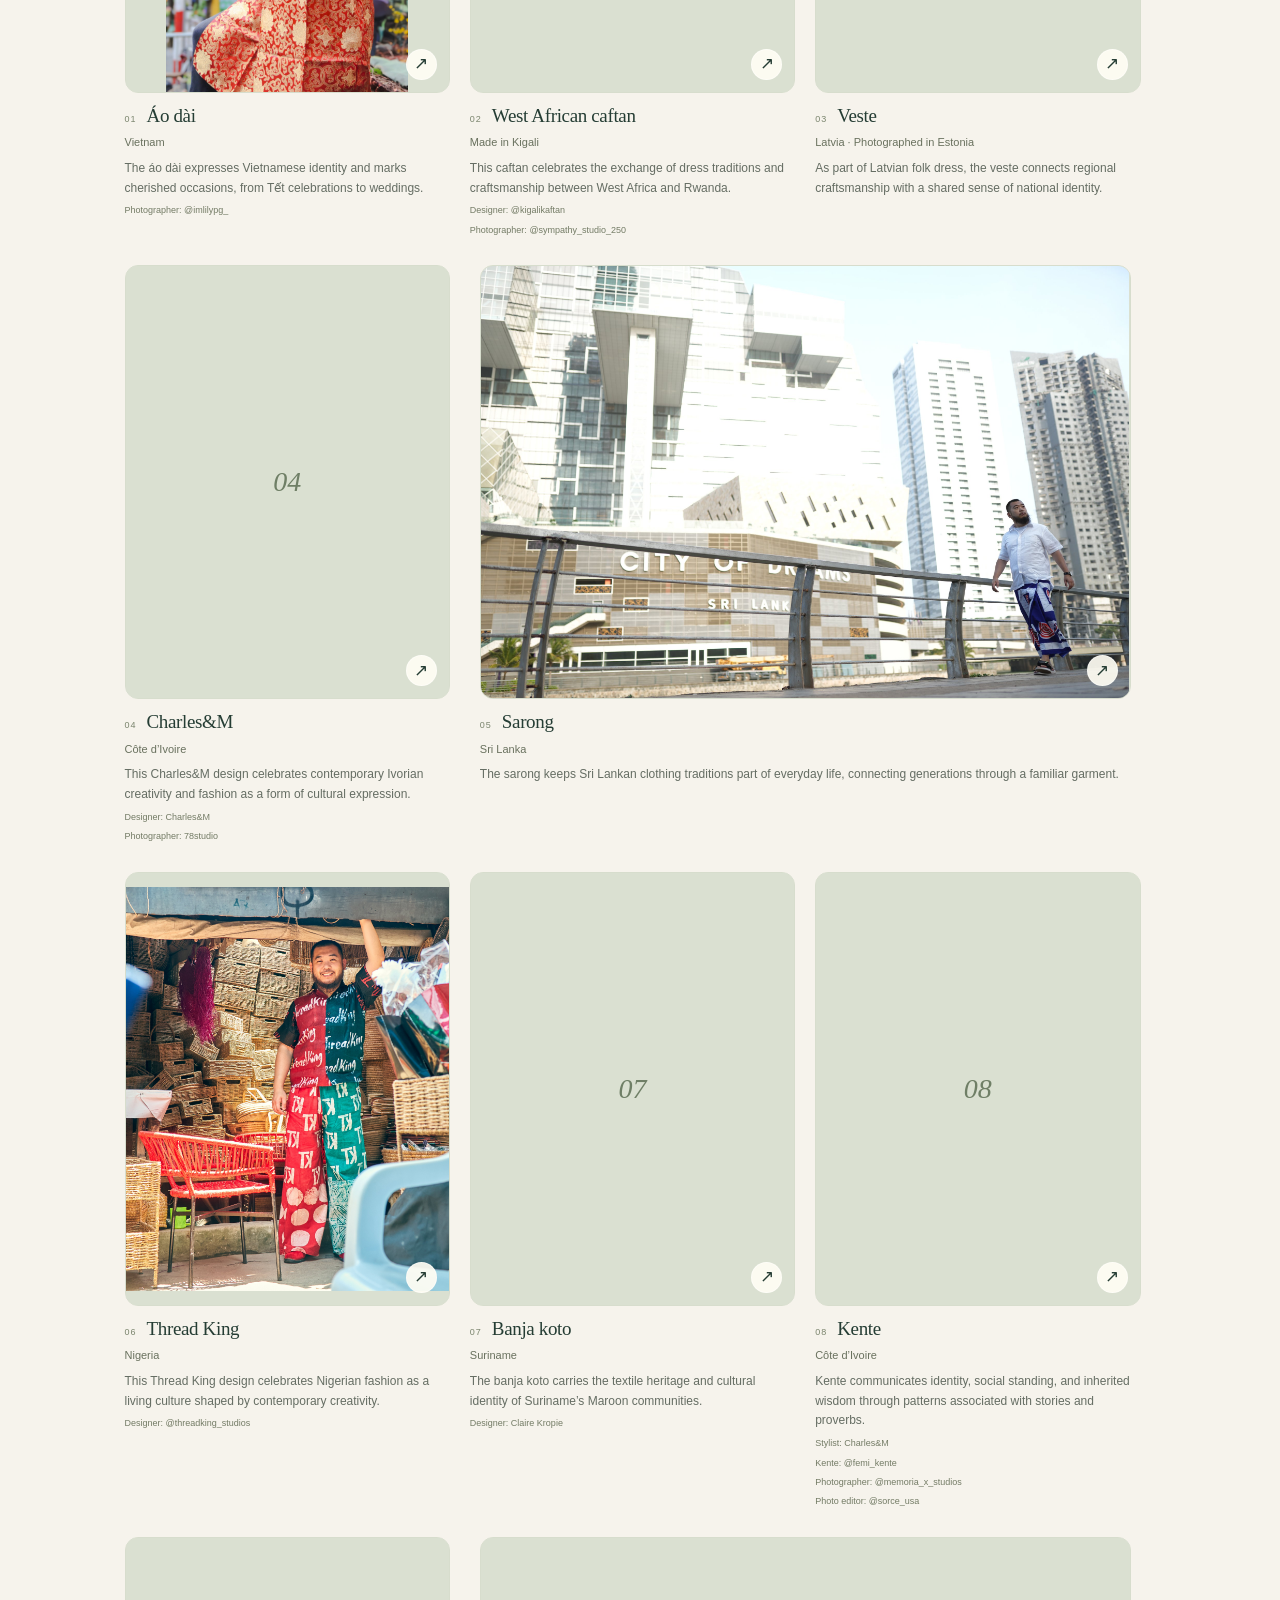
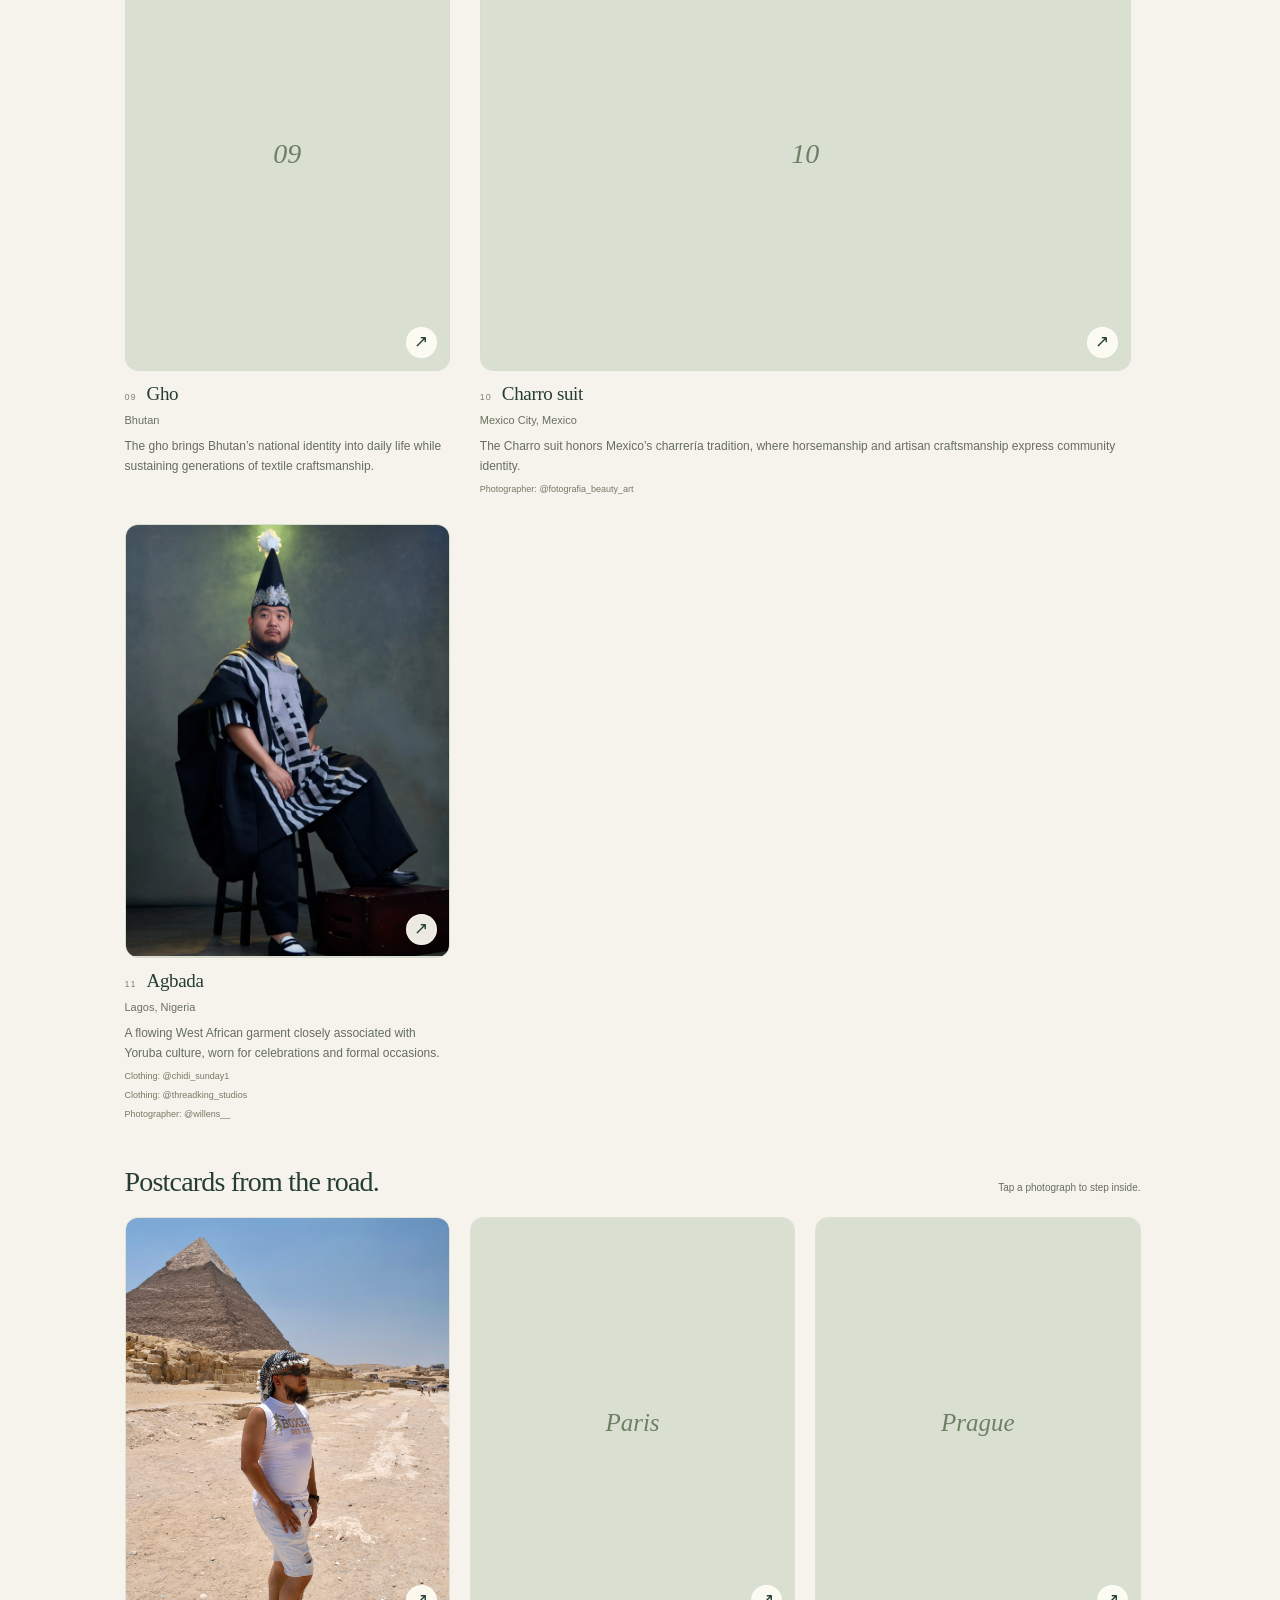
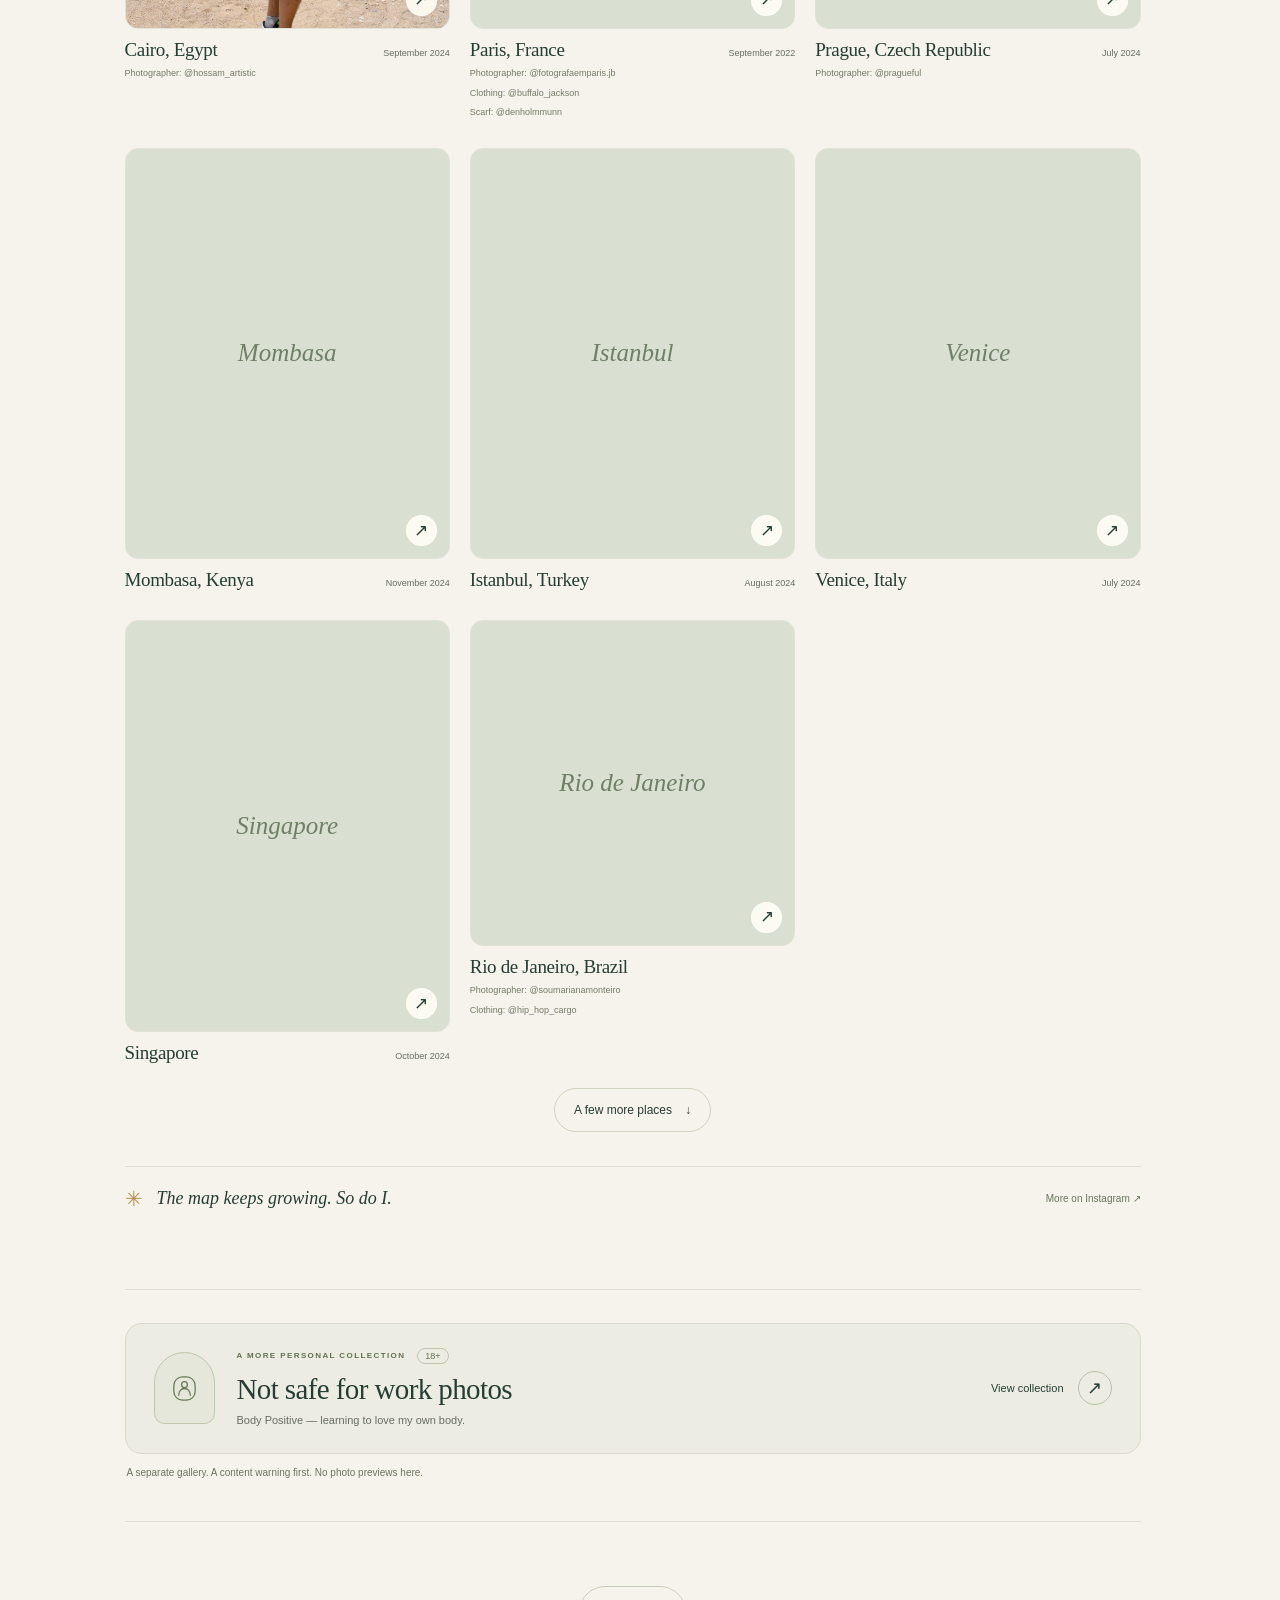
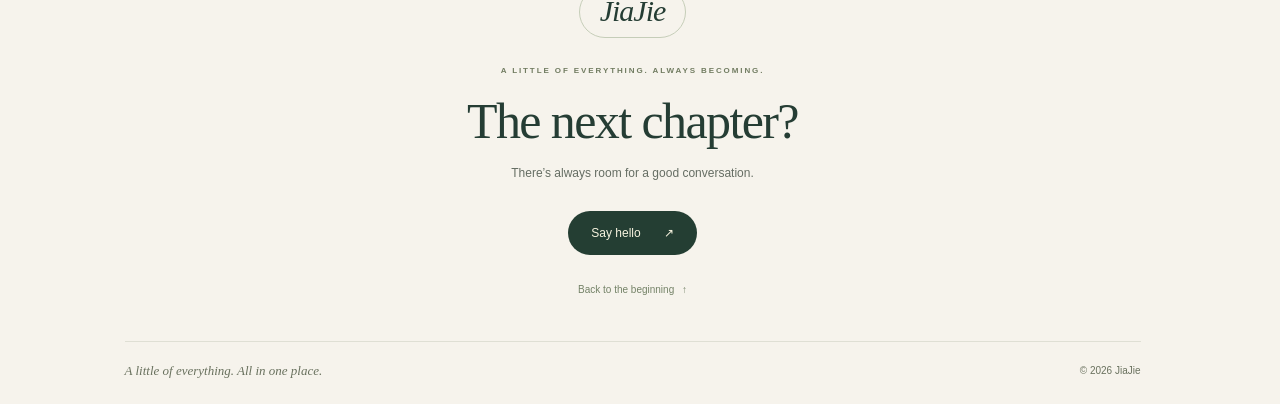
==== commit 173e6e4c: "Credit Claire Kropie for the Banja koto design" ====
--- a/index.html
+++ b/index.html
@@ -136,7 +136,7 @@
 <a class="culture-open" href="assets/culture/cultural-appreciation-07.jpg" rel="noopener noreferrer" target="_blank" aria-label="Open Banja koto · Suriname">
 <span class="culture-image image-frame"><span aria-hidden="true" class="image-placeholder">07</span><img alt="JiaJie in a bright geometric-patterned banja koto beside the steps of a building." decoding="async" height="3750" loading="lazy" src="assets/culture/cultural-appreciation-07.jpg" width="2500"/><span aria-hidden="true" class="photo-expand">↗</span></span>
 <span class="culture-caption"><span class="culture-index" aria-hidden="true">07</span><strong>Banja koto</strong></span>
-</a><figcaption class="culture-details"><p class="culture-location">Suriname</p><p class="culture-description">The banja koto carries the textile heritage and cultural identity of Suriname’s Maroon communities.</p></figcaption></figure>
+</a><figcaption class="culture-details"><p class="culture-location">Suriname</p><p class="culture-description">The banja koto carries the textile heritage and cultural identity of Suriname’s Maroon communities.</p><div class="photo-credits"><p class="photo-credit"><span class="photo-credit-role">Designer: </span><a href="https://www.facebook.com/claire.kropie.5" rel="noopener noreferrer" target="_blank">Claire Kropie</a></p></div></figcaption></figure>
 <figure class="culture-card">
 <a class="culture-open" href="assets/culture/cultural-appreciation-08.jpg" rel="noopener noreferrer" target="_blank" aria-label="Open Kente · Côte d’Ivoire">
 <span class="culture-image image-frame"><span aria-hidden="true" class="image-placeholder">08</span><img alt="JiaJie in white and gold kente cloth and a black hat in a garden." decoding="async" height="1536" loading="lazy" src="assets/culture/cultural-appreciation-08.jpg" width="1024"/><span aria-hidden="true" class="photo-expand">↗</span></span>
